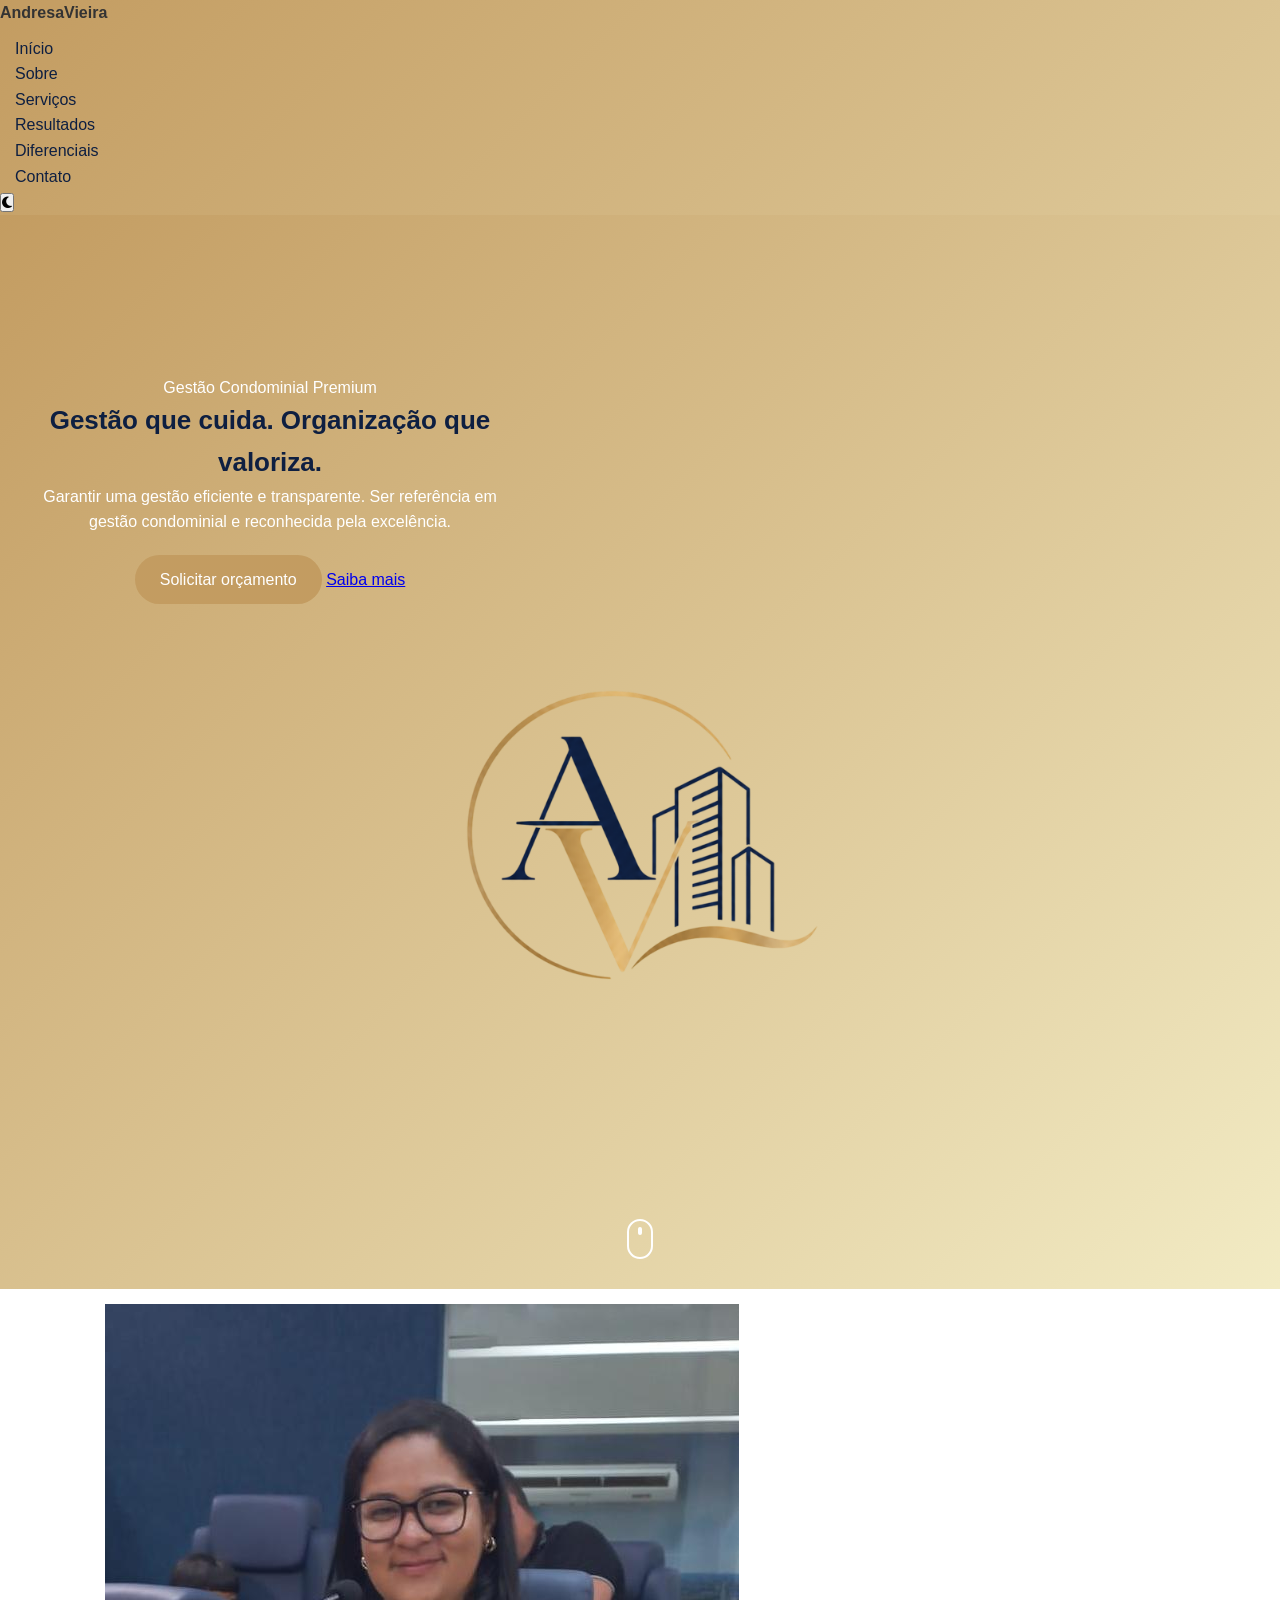
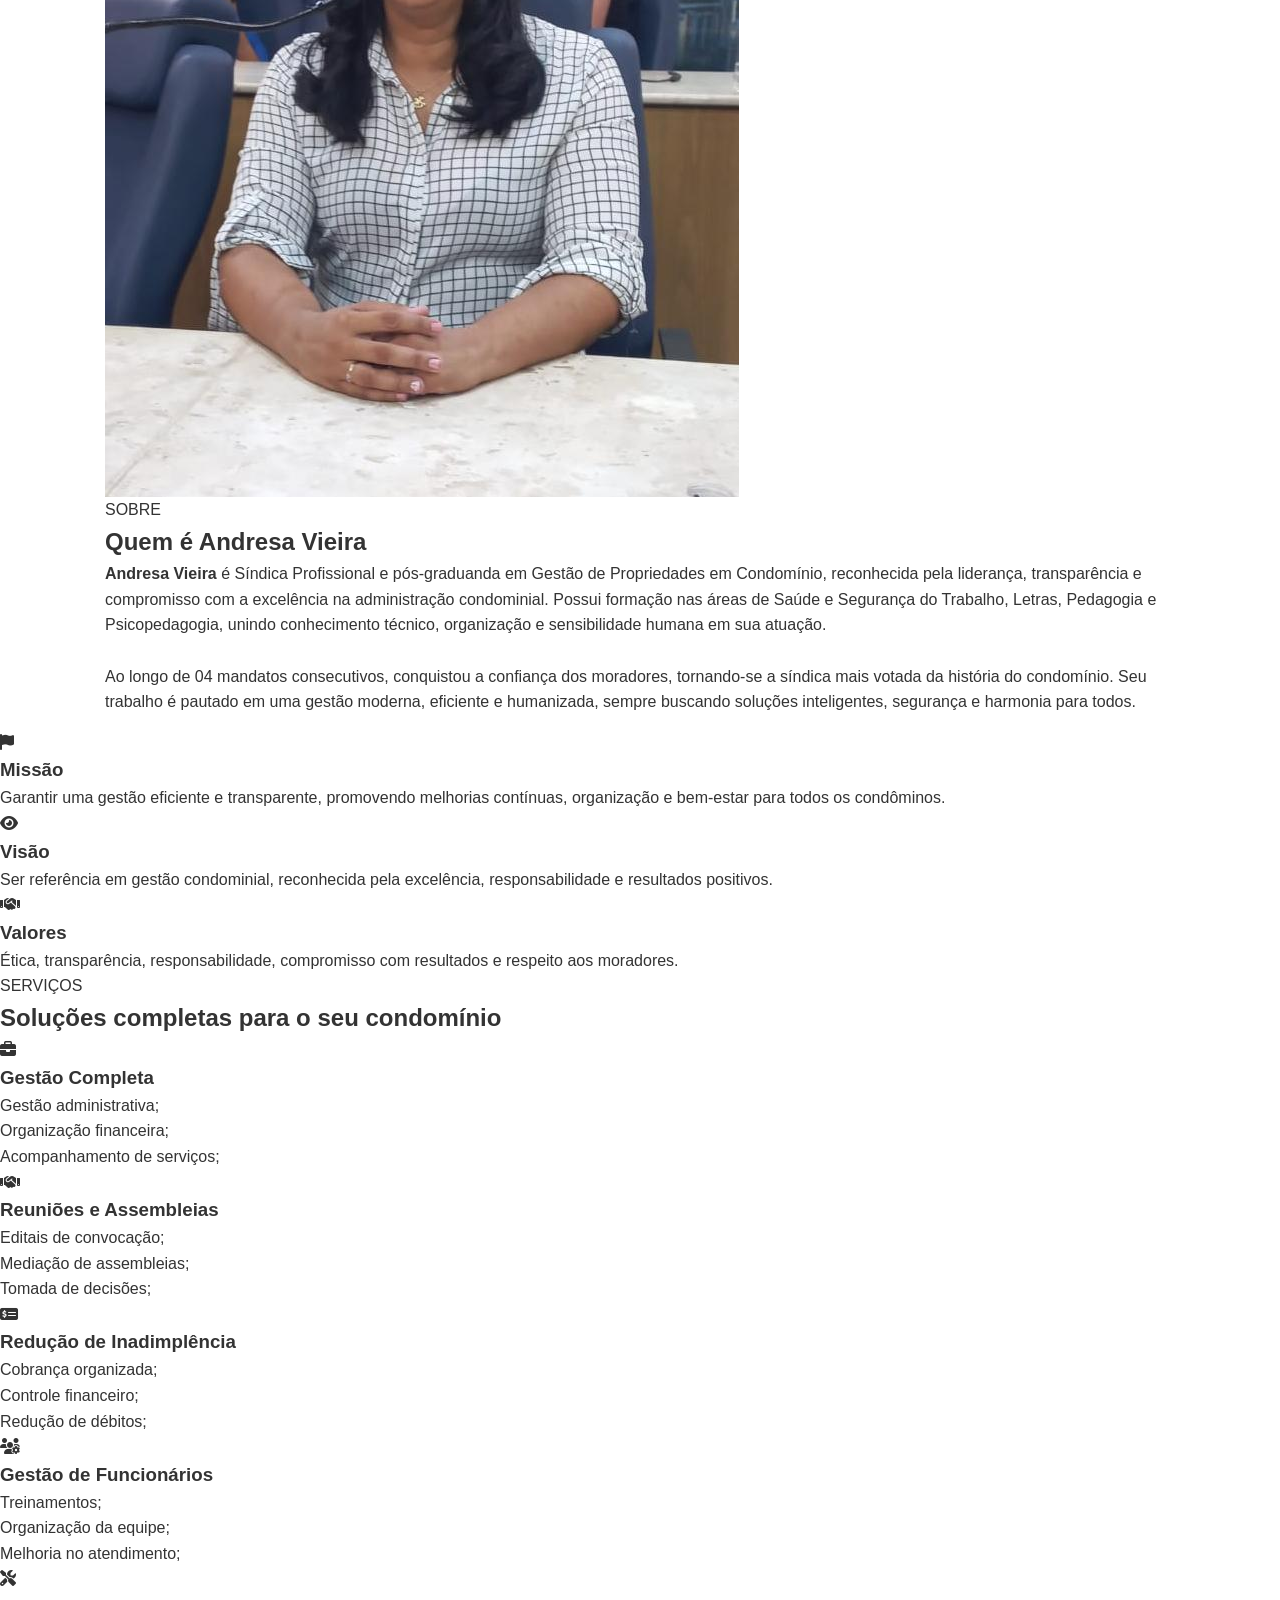
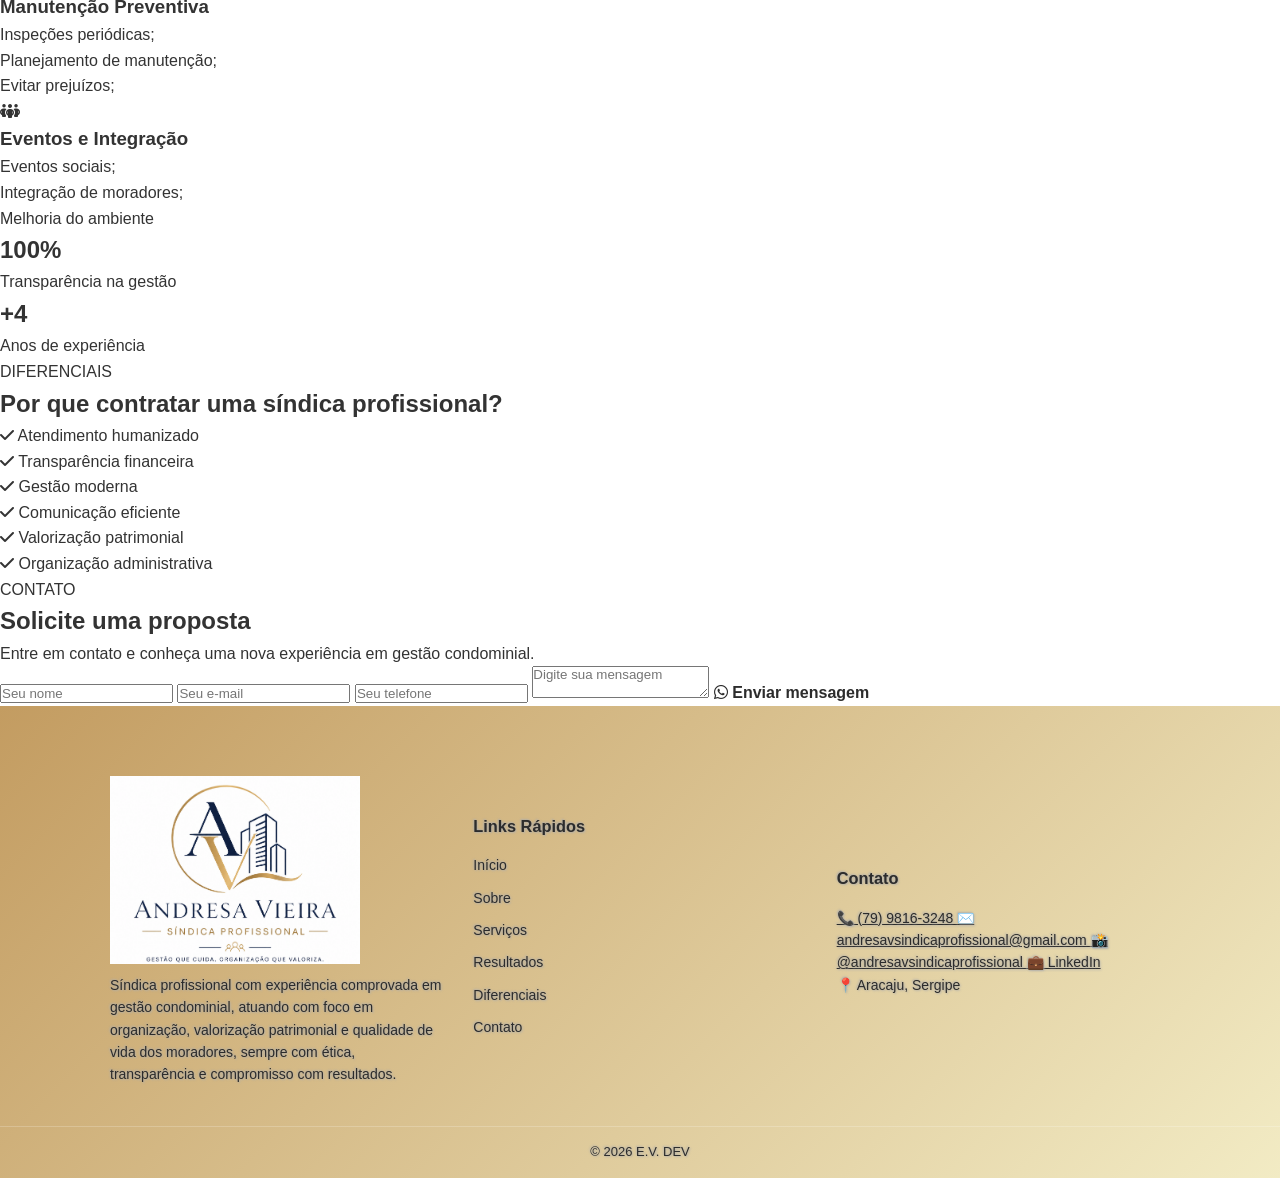
==== index.html @ 6164e49a "Update index.html" ====
<!doctype html>
<html lang="pt-BR">
  <head>
    <meta charset="UTF-8" />
    <meta name="viewport" content="width=device-width, initial-scale=1.0" />

    <title>Andresa Vieira | Síndica Profissional</title>

    <!-- CSS -->
    <link rel="stylesheet" href="style.css" />

    <!-- ICONS -->
    <link
      rel="stylesheet"
      href="https://cdnjs.cloudflare.com/ajax/libs/font-awesome/6.5.1/css/all.min.css"
    />
  </head>

  <body>
    <!-- HEADER -->

    <header id="inicio">
      <nav>
        <div class="logo">Andresa<span>Vieira</span></div>
        
      

        <ul class="nav-links" id="nav-links">
          <li><a href="#inicio">Início</a></li>
          <li><a href="#sobre">Sobre</a></li>
          <li><a href="#servicos">Serviços</a></li>
          <li><a href="#numeros">Resultados</a></li>
          <li><a href="#diferenciais">Diferenciais</a></li>
          <li><a href="#contato">Contato</a></li>
        </ul>

          <button id="dark-mode-toggle" class="dark-btn">
        <i class="fa-solid fa-moon"></i>
       </button>

        <div class="menu-btn" id="menu-btn">
          <span></span>
          <span></span>
          <span></span>
        </div>

      </nav>

      <div class="hero">
        <div class="hero-text">
          <span class="mini-title"> Gestão Condominial Premium </span>

          <h1>Gestão que cuida. Organização que valoriza.</h1>

          <p>
            Garantir uma gestão eficiente e transparente. Ser referência em
            gestão condominial e reconhecida pela excelência.
          </p>

          <div class="hero-buttons">
            <a href="#contato" class="btn"> Solicitar orçamento </a>

            <a href="#sobre" class="btn-outline"> Saiba mais </a>
          </div>
        </div>

           <div class="hero-img">
          <img src="img/andresavieiralogo.png" alt="Andresa Vieira Síndica Profissional" />
        </div>
          
        <!-- INDICADOR DE SCROLL -->
          <div class="scroll-indicator">
           <div class="scroll-mouse">
           <div class="scroll-dot"></div>
          </div>
  </div> 

      </div>

    </header>

    <!-- SOBRE -->

    <section class="sobre animacao" id="sobre">
      <div class="container">
        <div class="sobre-grid">
          <div class="sobre-img">
            <img src="img/andresa vieira foto.jpeg" />
          </div>

          <div class="sobre-text">
            <span class="mini-title"> SOBRE </span>

            <h2>Quem é Andresa Vieira</h2>

            <p>
             <b>Andresa Vieira</b> é Síndica Profissional e pós-graduanda em Gestão de 
             Propriedades em Condomínio, reconhecida pela liderança, transparência e 
             compromisso com a excelência na administração condominial. Possui formação nas 
             áreas de Saúde e Segurança do Trabalho, Letras, Pedagogia e Psicopedagogia, 
             unindo conhecimento técnico, organização e sensibilidade humana em sua atuação.
             <br/><br/>
             Ao longo de 04 mandatos consecutivos, conquistou a confiança dos moradores, 
             tornando-se a síndica mais votada da história do condomínio. 
             Seu trabalho é pautado em uma gestão moderna, eficiente e humanizada, 
             sempre buscando soluções inteligentes, segurança e harmonia para todos.
            </p>

            </div>
          </div>
        </div>
      </div>

              <div class="sobre-boxes">
              <div class="sobre-box">
                <i class="fa-solid fa-flag"></i>

                <div>
                  <h3>Missão</h3>
                  <p>Garantir uma gestão eficiente e transparente, 
                    promovendo melhorias contínuas, 
                    organização e bem-estar para todos os condôminos.</p>
                </div>
              </div>

              <div class="sobre-box">
                <i class="fa-solid fa-eye"></i>

                <div>
                  <h3>Visão</h3>
                  <p>Ser referência em gestão condominial, 
                    reconhecida pela excelência, responsabilidade e 
                    resultados positivos.</p>
                </div>
              </div>

              <div class="sobre-box">
                <i class="fa-solid fa-handshake"></i>

                <div>
                  <h3>Valores</h3>
                  <p>Ética, transparência, responsabilidade, 
                    compromisso com resultados e respeito 
                    aos moradores.</p>
                </div>

    </section>

    <!-- SERVIÇOS -->

    <section class="servicos animacao" id="servicos">
      <div class="section-title">
        <span class="mini-title"> SERVIÇOS </span>

        <h2>Soluções completas para o seu condomínio</h2>
      </div>

      <div class="cards">
        <div class="card">
          <i class="fa-solid fa-briefcase"></i>

          <h3>Gestão Completa</h3>

          <ul>
          <li>Gestão administrativa;</li>
          <li>Organização financeira;</li>
          <li>Acompanhamento de serviços;</li>
          </ul>
        </div>

        <div class="card"> 
          <i class="fa-solid fa-handshake"></i>

          <h3>Reuniões e Assembleias</h3>

          <ul>
          <li>Editais de convocação;</li>
          <li>Mediação de assembleias;</li>
          <li>Tomada de decisões;</li>
          </ul>
        </div>

        <div class="card">
          <i class="fa-solid fa-money-check-dollar"></i>

          <h3>Redução de Inadimplência</h3>

          <ul>
          <li>Cobrança organizada;</li>
          <li>Controle financeiro;</li>
          <li>Redução de débitos;</li>
          </ul>
        </div>

        <div class="card">
          <i class="fa-solid fa-users-gear"></i>

          <h3>Gestão de Funcionários</h3>

          <ul>
           <li>Treinamentos;</li>
           <li>Organização da equipe;</li>
           <li>Melhoria no atendimento;</li>
          </ul>
        </div>

        <div class="card">
          <i class="fa-solid fa-screwdriver-wrench"></i>

          <h3>Manutenção Preventiva</h3>

          <ul>
           <li>Inspeções periódicas;</li>
           <li>Planejamento de manutenção;</li>
           <li>Evitar prejuízos;</li>
          </ul>
        </div>

        <div class="card">
          <i class="fa-solid fa-people-group"></i>

          <h3>Eventos e Integração</h3>

          <ul>
           <li>Eventos sociais;</li>
           <li>Integração de moradores;</li>
           <li>Melhoria do ambiente</li>
          </ul>
        </div>

      </div>
    </section>

    <!-- NÚMEROS -->

    <section class="numeros animacao" id="numeros">
     

      <div class="numero-box">
        <h2>100%</h2>
        <p>Transparência na gestão</p>
      </div>

      <div class="numero-box">
        <h2>+4</h2>
        <p>Anos de experiência</p>
      </div>
    </section>

    <!-- DIFERENCIAIS -->

    <section class="diferenciais animacao" id="diferenciais">
      <div class="section-title">
        <span class="mini-title"> DIFERENCIAIS </span>

        <h2>Por que contratar uma síndica profissional?</h2>
      </div>

      <div class="diferenciais-grid">
        <div class="diferencial-item">
          <i class="fa-solid fa-check"></i>
          Atendimento humanizado
        </div>

        <div class="diferencial-item">
          <i class="fa-solid fa-check"></i>
          Transparência financeira
        </div>

        <div class="diferencial-item">
          <i class="fa-solid fa-check"></i>
          Gestão moderna
        </div>

        <div class="diferencial-item">
          <i class="fa-solid fa-check"></i>
          Comunicação eficiente
        </div>

        <div class="diferencial-item">
          <i class="fa-solid fa-check"></i>
          Valorização patrimonial
        </div>

        <div class="diferencial-item">
          <i class="fa-solid fa-check"></i>
          Organização administrativa
        </div>
      </div>
    </section>

    <!-- CONTATO -->

    <section class="contato animacao" id="contato">
      <div class="contato-container">
        <div class="contato-text">
          <span class="mini-title"> CONTATO </span>

          <h2>Solicite uma proposta</h2>

          <p>
            Entre em contato e conheça uma nova experiência em gestão
            condominial.
          </p>
        </div>

        <form class="formulario">
          <input type="text" placeholder="Seu nome" />

          <input type="email" placeholder="Seu e-mail" />

          <input type="text" placeholder="Seu telefone" />

          <textarea placeholder="Digite sua mensagem"></textarea>

          <a
            href="https://wa.me/557998163248"
            target="_blank"
            class="btn-whatsapp"
          >
            <i class="fa-brands fa-whatsapp"></i>
            Enviar mensagem
          </a>
        </form>
      </div>
    </section>

    <!-- FOOTER -->
<footer class="footer-profissional">
  <div class="container footer-content">

    <!-- SOBRE -->
    <div class="footer-col">
      <img 
        src="img/logo andresavieira.png" 
        alt="Logo AV Consultoria" 
        class="footer-logo"
      />

      <p>
        Síndica profissional com experiência comprovada em gestão
        condominial, atuando com foco em organização, valorização
        patrimonial e qualidade de vida dos moradores, sempre com ética,
        transparência e compromisso com resultados.
      </p>
    </div>

    <!-- LINKS -->
    <div class="footer-col">
      <h3>Links Rápidos</h3>

      <ul class="footer-links">
        <li><a href="#inicio">Início</a></li>
          <li><a href="#sobre">Sobre</a></li>
          <li><a href="#servicos">Serviços</a></li>
          <li><a href="#numeros">Resultados</a></li>
          <li><a href="#diferenciais">Diferenciais</a></li>
          <li><a href="#contato">Contato</a></li>
      </ul>
    </div>

    <!-- CONTATO -->
    <div class="footer-col">
      <h3>Contato</h3>

      <div class="footer-contato">
        <a href="https://wa.me/557998163248" target="_blank">
          📞 (79) 9816-3248
        </a>

        <a href="mailto:andresavsindicaprofissional@gmail.com">
          ✉️ andresavsindicaprofissional@gmail.com
        </a>

        <a href="https://www.instagram.com/p/DE-IEegp6lb/?igsh=MXMzc3o2ZWw0aGxraQ==" target="_blank">
          📸 @andresavsindicaprofissional
        </a>

        <a href="https://www.linkedin.com/in/andresa-vieira-19ba94408/" target="_blank">
          💼 LinkedIn
        </a>

        <p>📍 Aracaju, Sergipe</p>
      </div>
    </div>

  </div>

  <!-- COPYRIGHT -->
  <div class="footer-copy">
    <p>© 2026 E.V. DEV </p>
  </div>
</footer>

    <script src="script.js"></script>
  </body>
</html>
---- style.css ----
html {
  scroll-behavior: smooth;
  width: 100%;
}

/* CORRIGE ÂNCORAS DO MENU */
section {
  scroll-margin-top: 120px;
}

.animacao-scroll {
  opacity: 0;
  transform: translateY(60px);
  transition: all 1.8s ease;
}

.animacao-scroll.show {
  opacity: 1;
  transform: translateY(0);
}

h1 {
  font-size: 40px;
  text-align: center;
  color: #0e1f41;
}

* {
  margin: 0;
  padding: 0;
  box-sizing: border-box;
  font-family: "Poppins", sans-serif;
}

body {
  line-height: 1.6;
  color: #333;
  width: 100%;
  overflow-x: hidden;
}

body.menu-open {
  height: 100vh;
  overflow-y: hidden;
}

/* CONTAINER */
.container {
  max-width: 1100px;
  margin: auto;
  padding: 20px;
}

/* HEADER */
.logo {
  display: flex;
  align-items: center;
}

.logo img {
  height: 55px;
  width: auto;
  object-fit: contain;
}

/* Mobile */
@media (max-width: 768px) {
  .logo img {
    height: 42px;
  }
}
.logo-header {
  height: 50px;
  margin-left: 10px;
}

header {
  position: sticky;
  top: 0;
  z-index: 10000;

  background: linear-gradient(135deg, #c39c61, #f2ebc4);
}

.header-content {
  display: flex;
  justify-content: space-between;
  align-items: center;
  padding: 10px 15px;
}

header h1 {
  color: #0e1f41;
  font-size: 26px;
}

nav a {
  color: #0e1f41;
  margin-left: 15px;
  text-decoration: none;
  font-weight: 500;
}

/* BOTÃO MENU MOBILE */
.menu-toggle {
  display: none;
  font-size: 28px;
  cursor: pointer;
  color: #c39c61;
}

/* HERO */
.hero {
  background: linear-gradient(135deg, #c39c61, #f2ebc4);
  padding: 160px 20px 185px;
  color: #fff;
  position: relative;
}

.hero-content {
  max-width: 1000px;
  margin: auto;
  display: flex;
  align-items: center;
  justify-content: space-between;
  gap: 40px;
}

.hero-text {
  max-width: 500px;
  text-align: center;
}

.hero-img {
  flex: 1;
  display: flex;
  justify-content: center;
}

.hero-img img {
  width: 100%;
  max-width: 500px; /* aumenta aqui */
  transform: scale(1.3); /* aumenta visualmente */
}

/* INDICADOR DE SCROLL */
.scroll-indicator {
  position: absolute;
  bottom: 30px;
  left: 50%;
  transform: translateX(-50%);
}

.scroll-mouse {
  width: 26px;
  height: 40px;
  border: 2px solid #fff;
  border-radius: 20px;
  display: flex;
  align-items: flex-start;
  justify-content: center;
  padding: 6px;
}

.scroll-dot {
  width: 4px;
  height: 8px;
  background: #fff;
  border-radius: 10px;
  animation: scrollMove 1.5s infinite;
}

@keyframes scrollMove {
  0% {
    transform: translateY(0);
    opacity: 1;
  }
  50% {
    transform: translateY(12px);
    opacity: 0.4;
  }
  100% {
    transform: translateY(0);
    opacity: 1;
  }
}

.icon-card {
  width: 60px;
  height: 60px;
  margin-bottom: 15px;
}

.card-institucional {
  text-align: center;
}

/* SEÇÕES */
.section {
  padding: 60px 20px;
}

/* BANNER */
.banner-img {
  width: 60%;
  height: 60%;
  object-fit: cover;
  display: block;
  margin: 0 auto;
}

/* BANNER CELULAR */
@media (max-width: 768px) {
  .banner-img {
    width: 120%;
    height: auto;
  }
}

.bg {
  background: #f5f5f5;
}

/* FOTO */
.foto-institucional {
  width: 320px;
  max-width: 100%;
  display: block;
  margin: 0 auto 40px;
  border-radius: 25px;
  object-fit: cover;
  box-shadow: 0 15px 35px rgba(0, 0, 0, 0.18);
  transition: 0.4s ease;
  border: 5px solid #fff;
}

.foto-institucional:hover {
  transform: scale(1.03);
}

@media (max-width: 768px) {
  .foto-institucional {
    width: 100%;
    max-width: 280px;
  }
}

/* ================= CARDS ================= */

.cards-servicos {
  display: grid;
  grid-template-columns: repeat(auto-fit, minmax(320px, 1fr));
  gap: 30px;
  padding: 50px 5%;
}

/* CARD */
.card-servico {
  background: #fff;
  border-radius: 20px;
  overflow: hidden;
  box-shadow: 0 10px 30px rgba(0, 0, 0, 0.08);
  transition: 0.4s ease;
}

.card-servico:hover {
  transform: translateY(-10px);
}

/* IMAGEM */
.card-img {
  width: 100%;
  height: 250px;
  overflow: hidden;
}

.card-img img {
  width: 100%;
  height: 100%;
  object-fit: cover;
  display: block;
}

@media (max-width: 768px) {
  .card-img {
    height: auto;
    background: #fff;
  }

  .card-img img {
    width: 100%;
    height: auto;
    object-fit: contain;
  }
}

/* CONTEÚDO */
.card-conteudo {
  padding: 30px;
}

/* TÍTULO */
.card-conteudo h3 {
  font-size: 25px;
  color: #0e1f41;
  margin-bottom: 20px;
  font-weight: 700;
}

/* TEXTO */
.card-conteudo p {
  color: #5f6675;
  font-size: 18px;
  line-height: 1.8;
  margin-bottom: 25px;
}

/* LISTA */
.card-conteudo ul {
  list-style: none;
  margin-bottom: 25px;
}

.card-conteudo ul li {
  margin-bottom: 12px;
  color: #444;
  font-size: 17px;
  position: relative;
  padding-left: 22px;
}

/* BOLINHA */
.card-conteudo ul li::before {
  content: "";
  width: 8px;
  height: 8px;
  background: #c39c61;
  border-radius: 50%;
  position: absolute;
  left: 0;
  top: 10px;
}

/* LINHA */
.linha {
  display: block;
  width: 55px;
  height: 5px;
  background: #0e1f41;
  border-radius: 10px;
  margin-bottom: 25px;
}

/* BOTÃO */
.card-conteudo a {
  display: inline-block;
  background: #0e1f41;
  color: white;
  text-decoration: none;
  padding: 12px 28px;
  border-radius: 10px;
  transition: 0.3s;
  font-weight: 500;
}

.card-conteudo a:hover {
  background: linear-gradient(135deg, #c39c61, #f2ebc4);
}

/* RESPONSIVO */
@media (max-width: 768px) {
  .card-conteudo {
    padding: 25px;
  }

  .card-conteudo h3 {
    font-size: 24px;
  }

  .card-conteudo p {
    font-size: 16px;
  }
}

/*DIFERENCIAL*/
.container-diferencial {
  display: grid;
  grid-template-columns: repeat(auto-fit, minmax(300px, 1fr));
  gap: 20px;
  padding: 40px;
  font-family: Arial, sans-serif;
  max-width: 900px;
  margin: auto;
}

.card-diferencial {
  display: flex;
  align-items: center;
  border-radius: 50px;
  padding: 10px 20px;
  background-color: #fff;

  color: #0e1f41;

  font-weight: 600;
  font-size: 1.2rem;
}

.numero {
  border: 2px solid #c39c61;

  border-radius: 50%;
  width: 40px;
  height: 40px;
  display: flex;
  justify-content: center;
  align-items: center;
  margin-right: 15px;
  flex-shrink: 0;

  color: #c39c61;
}

/* LINKS */
a.meu-link {
  color: #f2ebc4;
  text-decoration: none;
}

a.meu-link:hover {
  color: #473e08;
  text-decoration: underline;
}

/* CONTATO */
#contato a {
  color: #2c2c2c !important;
  font-weight: 600;
  text-decoration: none;
}

#contato a:hover {
  color: #c39c61 !important;
  text-decoration: underline;
}

/* BOTÕES */
.btn {
  display: inline-block;
  margin-top: 20px;
  padding: 12px 25px;
  border-radius: 25px;
  background: #c39c61; /* BOTÃO DO FALE PELO WHATSAPP */
  color: #fff;
  text-decoration: none;
}

/* HEADER */
.chat-header {
  background: #c39c61;
  color: white;
  padding: 10px;
  display: flex;
  justify-content: space-between;
}

.logo-header {
  height: 90px; /* aumenta aqui */
  width: auto;
  display: block;
}

/* BODY */
.chat-body {
  height: 200px;
  padding: 10px;
  overflow-y: auto;
  font-size: 14px;
}

/* FOOTER */
.chat-footer {
  display: flex;
}

.chat-footer input {
  flex: 1;
  padding: 8px;
  border: none;
  border-top: 1px solid #b8b7b3;
}

.chat-footer button {
  padding: 8px;
  border: none;
  background: #c39c61;
  color: white;
}

/* INSTAGRAM */
.instagram-float {
  position: fixed;
  width: 50px;
  height: 50px;
  bottom: 90px; /* acima do WhatsApp */
  right: 20px;

  background: #c39c61;
  color: #fff;
  border-radius: 50%;
  text-align: center;

  display: flex;
  align-items: center;
  justify-content: center;

  box-shadow: 2px 2px 10px rgba(0, 0, 0, 0.3);

  z-index: 9999;

  transition: 0.3s ease;
}

.instagram-float i {
  font-size: 24px;
}

.instagram-float:hover {
  transform: scale(1.1);
}

/* WHATSAPP */
.whatsapp-float {
  position: fixed;
  bottom: 90px;
  right: 20px;

  width: 50px;
  height: 50px;

  background-color: #c39c61;
  border-radius: 50%;

  display: flex;
  align-items: center;
  justify-content: center;

  box-shadow: 2px 2px 10px rgba(0, 0, 0, 0.3);

  z-index: 9999;

  transition: 0.3s ease;
}

.whatsapp-float i {
  font-size: 24px;
}

.whatsapp-float:hover {
  transform: scale(1.1);
}
/* FOOTER */
.footer-content {
  display: flex;
  justify-content: space-between;
  flex-wrap: wrap;
  gap: 30px;
  align-items: flex-start; /*  ISSO RESOLVE */
}

.footer-col a {
  color: #2c2c2c;
}

.footer-col img {
  width: 250px;
  height: auto;
  display: block;
  margin-bottom: 10px;
}

.footer-col h3 {
  margin-top: 0;
}
/* CONTORNO NO TEXTO DO FOOTER (EXCETO ALGUNS) */
.footer-profissional h2,
.footer-profissional h3,
.footer-profissional h4,
.footer-profissional p:not(.cnpj):not(.emergency),
.footer-profissional a {
  text-shadow:
    1px 1px 2px rgba(173, 172, 172, 0.8),
    -1px -1px 2px rgba(173, 172, 172, 0.8);
}

/* GARANTE QUE NÃO TENHA CONTORNO */
.footer-profissional .cnpj,
.footer-profissional .emergency {
  text-shadow: none;
  font-weight: bold;
}
.footer-profissional {
  background: linear-gradient(135deg, #c39c61, #f2ebc4);
  color: #2c2c2c;
  padding-top: 50px;
  font-size: 14px;
}

.footer-profissional .container {
  max-width: 1100px;
  margin: auto;
  padding: 20px;
}

.footer-content {
  display: flex;
  justify-content: space-between;
  flex-wrap: wrap;
  gap: 30px;
}

.footer-col {
  flex: 1;
  min-width: 250px;
}

.footer-col h3 {
  margin-bottom: 15px;
}

.footer-col ul {
  list-style: none;
}

.footer-col ul li {
  margin-bottom: 10px;
  color: #2c2c2c;
}

.footer-col ul li a {
  color: #2c2c2c;
  text-decoration: none;
}

.footer-col ul li a:hover {
  text-decoration: underline;
}

.logo {
  font-weight: bold;
  margin-bottom: 10px;
}

.cnpj {
  color: #f2ebc4;
  margin-top: 10px;
}

.footer-bottom {
  display: flex;
  justify-content: space-between;
  flex-wrap: wrap;
  border-top: 1px solid rgba(255, 255, 255, 0.2);
  margin-top: 30px;
  padding-top: 20px;
  gap: 20px;
}

.footer-bottom h4 {
  margin-bottom: 10px;
}

.emergency {
  color: #f2ebc4;
  font-weight: bold;
}

.footer-copy {
  width: 100%;
  text-align: center;
  border-top: 1px solid rgba(255, 255, 255, 0.2);
  margin-top: 20px;
  padding: 15px;
  font-size: 13px;
}

/* RESPONSIVO FOOTER */
@media (max-width: 768px) {
  .footer-content,
  .footer-bottom {
    flex-direction: column;
    text-align: center;
  }
}

/* RESPONSIVO */
@media (max-width: 768px) {
  .hero {
    padding: 50px 15px;
  }

  .hero-content {
    flex-direction: column;
    text-align: center;
  }

  /* BOTÃO ☰ */
  .menu-toggle {
    display: block;
    z-index: 1001;
  }

  /* MENU LATERAL */
  nav {
    position: fixed;
    top: 0;
    right: -100%;

    width: 260px;
    height: 100dvh;

    background: linear-gradient(135deg, #c39c61, #f2ebc4);

    display: flex;
    flex-direction: column;
    align-items: center;
    justify-content: flex-start;

    padding-top: 120px;
    gap: 25px;

    transition: right 0.3s ease;

    z-index: 9999;

    box-shadow: -10px 0 30px rgba(0, 0, 0, 0.2);
  }

  nav.active {
    right: 0;
    pointer-events: auto;
  }

  nav a {
    color: #0e1f41;
    text-decoration: none;
    font-size: 20px;
    font-weight: 600;

    display: block;
  }

  /* QUANDO ABRE */
  nav.active {
    right: 0;
  }
}

/* AGENDAMENTO */
.agendamento {
  background: #f5f5f5;
  padding: 80px 20px;
}

/* CONTAINER */
.agendamento-container {
  max-width: 900px;
  margin: auto;
  text-align: center;
}

/* HEADER */
.agendamento-header span {
  color: #757575;
  font-size: 12px;
  font-weight: 700;
  letter-spacing: 1px;
}

.agendamento-header h1 {
  font-size: 36px;
  color: #0e1f41;
  margin: 10px 0;
}

.agendamento-header p {
  color: #64748b;
  max-width: 500px;
  margin: auto;
}

/* STEPPER */
.stepper {
  display: flex;
  justify-content: center;
  align-items: center;
  margin: 30px 0;
  gap: 15px;
}

.step {
  display: flex;
  flex-direction: column;
  align-items: center;
  color: #94a3b8;
  font-size: 14px;
}

.step-num {
  width: 35px;
  height: 35px;
  border-radius: 50%;
  background: #e2e8f0;
  display: flex;
  align-items: center;
  justify-content: center;
  font-weight: bold;
}

.step.active .step-num {
  background: #c39c61;
  color: white;
}

.step.active span {
  color: #c39c61;
}

.line {
  width: 50px;
  height: 2px;
  background: #e2e8f0;
}

/* CARD */
.card-tipo {
  background: #fff;
  padding: 30px;
  border-radius: 20px;
  text-align: left;
  box-shadow: 0 10px 25px rgba(0, 0, 0, 0.05);
}

.card-tipo h2 {
  margin-bottom: 20px;
}

/* GRID */
.grid-tipo {
  display: grid;
  grid-template-columns: 1fr 1fr;
  gap: 20px;
}

/* ITENS */
.tipo-item {
  border: 1px solid #e2e8f0;
  padding: 20px;
  border-radius: 14px;
  cursor: pointer;
  transition: 0.3s;
}

.tipo-item:hover {
  border-color: #c39c61;
  background: #f0f4ff;
}

.tipo-item .icon {
  font-size: 22px;
  margin-bottom: 10px;
}

.tipo-item h3 {
  margin: 0;
  font-size: 16px;
}

.tipo-item p {
  margin: 5px 0 0;
  font-size: 13px;
  color: #64748b;
}

/* RESPONSIVO */
@media (max-width: 600px) {
  .grid-tipo {
    grid-template-columns: 1fr;
  }
}

/* ===== FORMULÁRIO STEP 2 ===== */
.form-card {
  background: #ffffff;
  padding: 40px;
  border-radius: 14px;
  box-shadow: 0 8px 25px rgba(0, 0, 0, 0.06);
  margin-top: 30px;
  max-width: 850px;
  margin-left: auto;
  margin-right: auto;
}

.form-card h2 {
  font-size: 20px;
  margin-bottom: 25px;
  color: #1e293b;
}

/* INPUTS */
.input-group {
  display: flex;
  align-items: center;
  border: 1px solid #e2e8f0;
  border-radius: 10px;
  padding: 12px 14px;
  margin-bottom: 15px;
  gap: 10px;
  background: #f8fafc;
  transition: 0.2s;
}

.input-group:hover {
  border-color: #cbd5f5;
}

.input-group span {
  font-size: 16px;
  color: #94a3b8;
}

.input-group input {
  border: none;
  outline: none;
  width: 100%;
  background: transparent;
  font-size: 14px;
  color: #1e293b;
}

/* LINHA DUPLA */
.input-row {
  display: flex;
  flex-direction: column;
  gap: 15px;
}

/* TEXTAREA */
.form-card textarea {
  width: 100%;
  height: 110px;
  border-radius: 10px;
  border: 1px solid #e2e8f0;
  padding: 12px;
  resize: none;
  margin-top: 10px;
  background: #f8fafc;
  font-size: 14px;
}

/* BOTÕES */
.form-buttons {
  display: flex;
  justify-content: space-between;
  margin-top: 25px;
}

.btn-light {
  background: #f1f5f9;
  border: none;
  padding: 12px 22px;
  border-radius: 10px;
  cursor: pointer;
  font-weight: 500;
  color: #334155;
}

.btn-primary {
  background: #a3842f;
  color: white;
  border: none;
  padding: 12px 28px;
  border-radius: 10px;
  cursor: pointer;
  font-weight: 600;
  transition: 0.3s;
}

.btn-primary:hover {
  background: #a3842f;
}

/* RESPONSIVO */
@media (max-width: 600px) {
  .input-row {
    flex-direction: column;
  }
}

/* ===== CONTROLE DOS STEPS ===== */

/* ambos escondidos por padrão */
#step1,
#step2 {
  display: none;
}

/* step ativo aparece */
.step-content.active {
  display: block;
}

/* ===== STEPPER LINHA ATIVA ===== */

.line.active {
  background: #a3842f;
}

/* ===== STEP 2 FORM FIX ===== */

#step2 {
  margin-top: 20px;
}

/* garante que formulário aparece corretamente */
.form-card {
  display: block;
  opacity: 1;
  visibility: visible;
}

/* ===== CORREÇÃO GRID FORMULÁRIO ===== */

.input-row {
  display: grid;
  grid-template-columns: 1fr 1fr;
  gap: 15px;
}

@media (max-width: 600px) {
  .input-row {
    grid-template-columns: 1fr;
  }
}

/* ===== BOTÃO VOLTAR FIX ===== */

.btn-light {
  transition: 0.2s;
}

.btn-light:hover {
  background: #e2e8f0;
}

.textarea-agendamento {
  width: 100%;
  padding: 16px;
  border: 1px solid #e5e7eb;
  border-radius: 12px;
  outline: none;
  resize: none;
  font-size: 14px;
  transition: 0.3s;
}

/* efeito foco igual Tailwind */

.textarea-agendamento:focus {
  border-color: #a3842f;
  box-shadow: 0 0 0 3px rgba(163, 132, 47, 0.2);
}

/* ===== CARDS MISSÃO / VISÃO / VALORES ===== */

.cards-institucional {
  display: grid;

  grid-template-columns: repeat(3, 1fr);

  gap: 30px;

  margin-top: 40px;
}

/* CARD */

.card-institucional {
  background: linear-gradient(135deg, #c39c61, #f2ebc4);

  border-radius: 20px;

  padding: 35px;

  min-height: 230px;

  display: flex;

  flex-direction: column;

  justify-content: flex-start;

  box-shadow: 0 10px 25px rgba(0, 0, 0, 0.08);

  transition: 0.3s;
}

/* EFEITO HOVER */

.card-institucional:hover {
  transform: translateY(-6px);

  box-shadow: 0 15px 30px rgba(0, 0, 0, 0.12);
}

/* TÍTULO */

.card-institucional h3 {
  font-size: 22px;

  margin-bottom: 15px;

  color: #2c2c2c;
}

/* TEXTO */

.card-institucional p {
  font-size: 15px;

  line-height: 1.6;

  color: #333;
}

/* RESPONSIVO */

@media (max-width: 900px) {
  .cards-institucional {
    grid-template-columns: 1fr 1fr;
  }
}

@media (max-width: 600px) {
  .cards-institucional {
    grid-template-columns: 1fr;
  }
}

#gestao-e-social .cards-institucional {
  grid-template-columns: 1fr;
  justify-items: center;
}

#gestao-e-social .card-institucional {
  max-width: 600px;
}

/* ================= MOBILE GERAL ================= */
@media (max-width: 768px) {
  h1 {
    font-size: 22px;
    text-align: center;
  }

  h2 {
    font-size: 20px;
    text-align: center;
  }

  p {
    font-size: 14px;
  }

  .container {
    padding: 15px;
  }

  /* HEADER */
  .header-content {
    flex-direction: row;
    justify-content: space-between;
  }

  /* HERO */
  .hero {
    padding: 60px 15px;
  }

  .hero-content {
    flex-direction: column;
    gap: 20px;
  }

  .hero-text {
    max-width: 100%;
  }

  .hero-img img {
    max-width: 250px;
  }

  /* BOTÃO */
  .btn {
    width: 100%;
    text-align: center;
  }

  /* CARDS SERVIÇOS */
  .cards-servicos {
    grid-template-columns: 1fr;
    gap: 20px;
  }

  .card-servico {
    padding: 25px;
  }

  /* DIFERENCIAIS */
  .container-diferencial {
    grid-template-columns: 1fr;
    padding: 20px;
  }

  .card-diferencial {
    font-size: 1rem;
  }

  /* INSTITUCIONAL */
  .cards-institucional {
    grid-template-columns: 1fr;
  }

  /* AGENDAMENTO */
  .agendamento-header h1 {
    font-size: 24px;
  }

  .stepper {
    flex-direction: column;
    gap: 10px;
  }

  .line {
    display: none;
  }

  /* GRID TIPO */
  .grid-tipo {
    grid-template-columns: 1fr;
  }

  /* FORM */
  .form-card {
    padding: 20px;
  }

  .input-row {
    grid-template-columns: 1fr;
  }

  .form-buttons {
    flex-direction: column;
    gap: 10px;
  }

  .btn-light,
  .btn-primary {
    width: 100%;
  }

  /* FOOTER */
  .footer-content {
    flex-direction: column;
    text-align: center;
  }

  .footer-col img {
    margin: auto;
  }

  .footer-bottom {
    flex-direction: column;
    text-align: center;
  }

  /* WHATSAPP */
  .whatsapp-float {
    width: 55px;
    height: 55px;
    bottom: 15px;
    right: 15px;
  }
}

/* ================= MOBILE PEQUENO ================= */
@media (max-width: 480px) {
  h1 {
    font-size: 20px;
  }

  h2 {
    font-size: 18px;
  }

  .hero {
    padding: 50px 10px;
  }

  .hero-img img {
    max-width: 200px;
  }

  .card-servico h3 {
    font-size: 18px;
  }

  .card-servico p {
    font-size: 13px;
  }

  .agendamento-header h1 {
    font-size: 20px;
  }
}
/* ================= AJUSTES GERAIS MOBILE ================= */

/* evita zoom estranho no iOS */
html {
  -webkit-text-size-adjust: 100%;
}

/* imagens nunca estouram */
img {
  max-width: 100%;
  height: auto;
  display: block;
}

/* evita overflow lateral */
body {
  overflow-x: hidden;
}

/* ================= CONTAINER ================= */
.container {
  width: 100%;
  padding: 15px;
}

/* ================= HERO ================= */
@media (max-width: 768px) {
  .hero {
    padding: 80px 15px;
    text-align: center;
  }

  .hero-content {
    flex-direction: column;
    gap: 25px;
  }

  .hero-text {
    max-width: 100%;
  }

  .hero-img img {
    max-width: 220px;
    margin: auto;
  }
}

/* ================= CARDS SERVIÇOS ================= */
@media (max-width: 768px) {
  .cards-servicos {
    grid-template-columns: 1fr;
    gap: 20px;
  }

  .card-servico {
    padding: 25px;
  }
}

/* ================= DIFERENCIAIS ================= */
@media (max-width: 768px) {
  .container-diferencial {
    grid-template-columns: 1fr;
    padding: 20px;
  }

  .card-diferencial {
    flex-direction: column;
    align-items: center;
    text-align: center;
    padding: 20px;
  }

  .numero {
    margin-bottom: 10px;
  }
}

/* ================= CONTATO ================= */
@media (max-width: 768px) {
  #contato {
    text-align: center;
  }

  #contato p {
    font-size: 14px;
    word-break: break-word; /* evita email estourar */
  }
}

/* ================= HEADER / MENU ================= */
@media (max-width: 768px) {
  header h1 {
    font-size: 20px;
  }

  nav {
    width: 75%;
    right: -100%;
  }

  nav.active {
    right: 0;
  }
}

/* ================= BOTÕES ================= */
@media (max-width: 768px) {
  .btn {
    width: 100%;
    text-align: center;
    padding: 14px;
  }
}

/* ================= FORMULÁRIOS ================= */
@media (max-width: 768px) {
  .form-card {
    padding: 20px;
  }

  .input-row {
    grid-template-columns: 1fr;
  }

  .form-buttons {
    flex-direction: column;
    gap: 10px;
  }

  .btn-light,
  .btn-primary {
    width: 100%;
  }
}

/* ================= FOOTER ================= */

@media (max-width: 768px) {
  .footer-content {
    flex-direction: column;
    text-align: center;
  }

  .footer-bottom {
    flex-direction: column;
    text-align: center;
  }

  .footer-col img {
    margin: auto;
  }
}

/* ================= WHATSAPP FIX IOS ================= */
.whatsapp-float {
  position: fixed;
  bottom: 20px;
  right: 20px;
  z-index: 9999; /* garante que fique acima de tudo */
}

/* ================= SAFE AREA (iPhone notch) ================= */
@supports (padding: max(0px)) {
  body {
    padding-bottom: max(10px, env(safe-area-inset-bottom));
  }
}
/*================== AUSTES FINAIS FOOTER ================= */
@media (max-width: 768px) {
  .footer-col {
    width: 100%;
    text-align: center;
  }

  .footer-col ul {
    display: flex;
    flex-direction: column;
    align-items: center; /* CENTRALIZA DE VERDADE */
    justify-content: center;
    padding: 0;
  }

  .footer-col ul li {
    width: 100%;
    text-align: center;
  }

  .footer-col ul li a {
    display: inline-block;
  }
}

.footer-content {
  align-items: center;
}

.instagram-float,
.whatsapp-float {
  display: flex !important;
  visibility: visible !important;
  opacity: 1 !important;
}
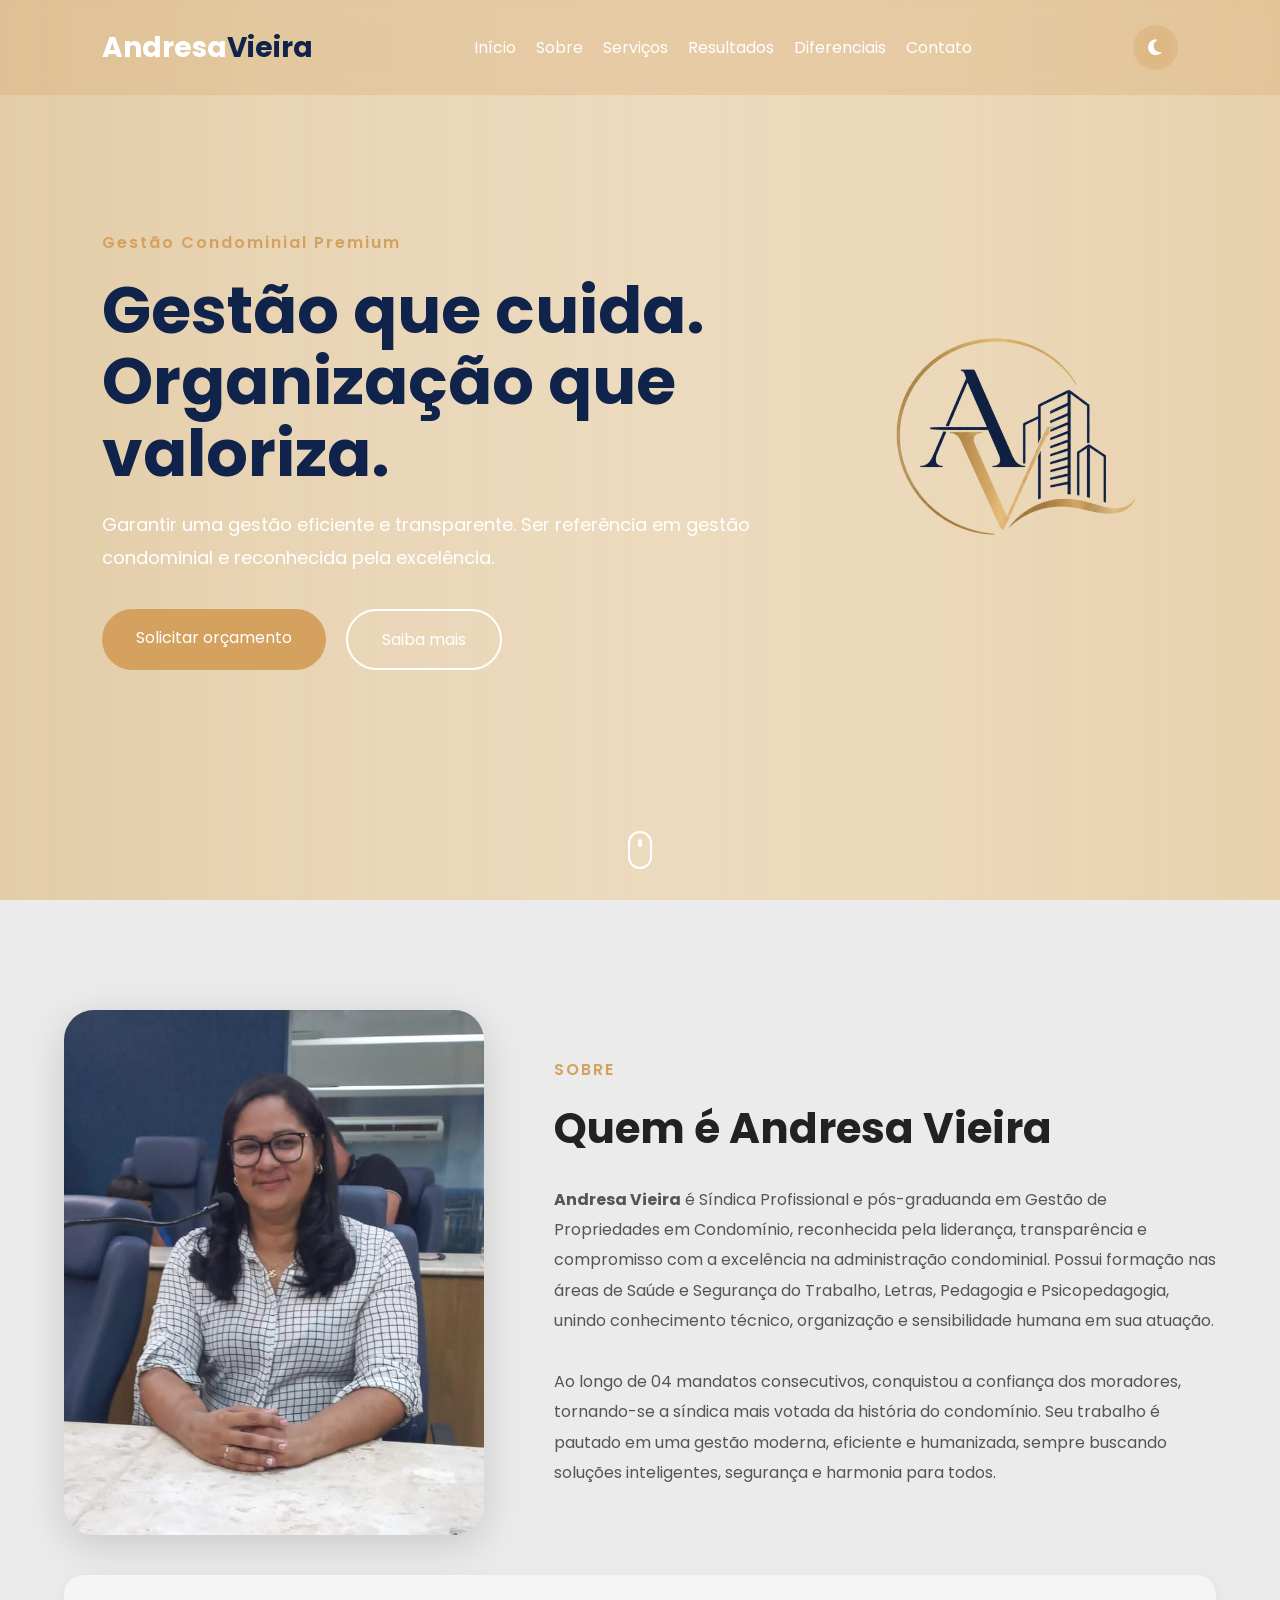
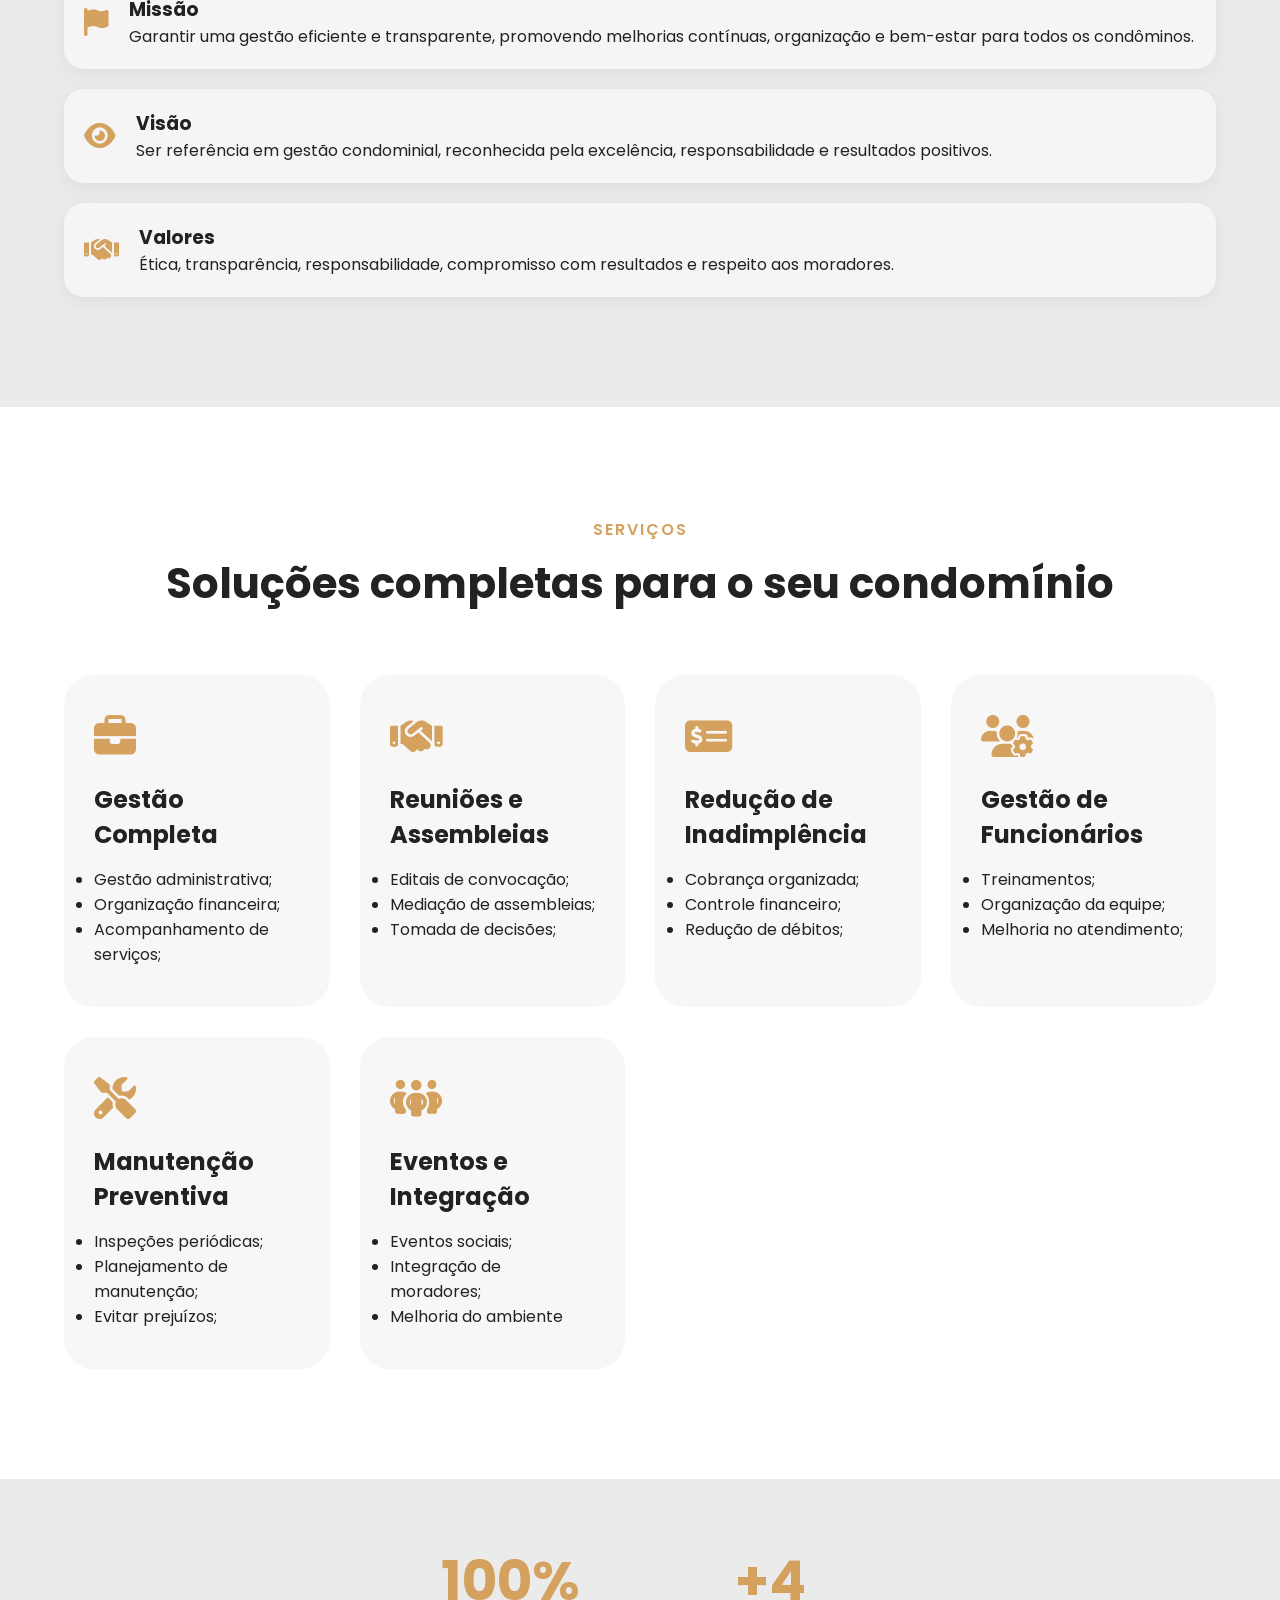
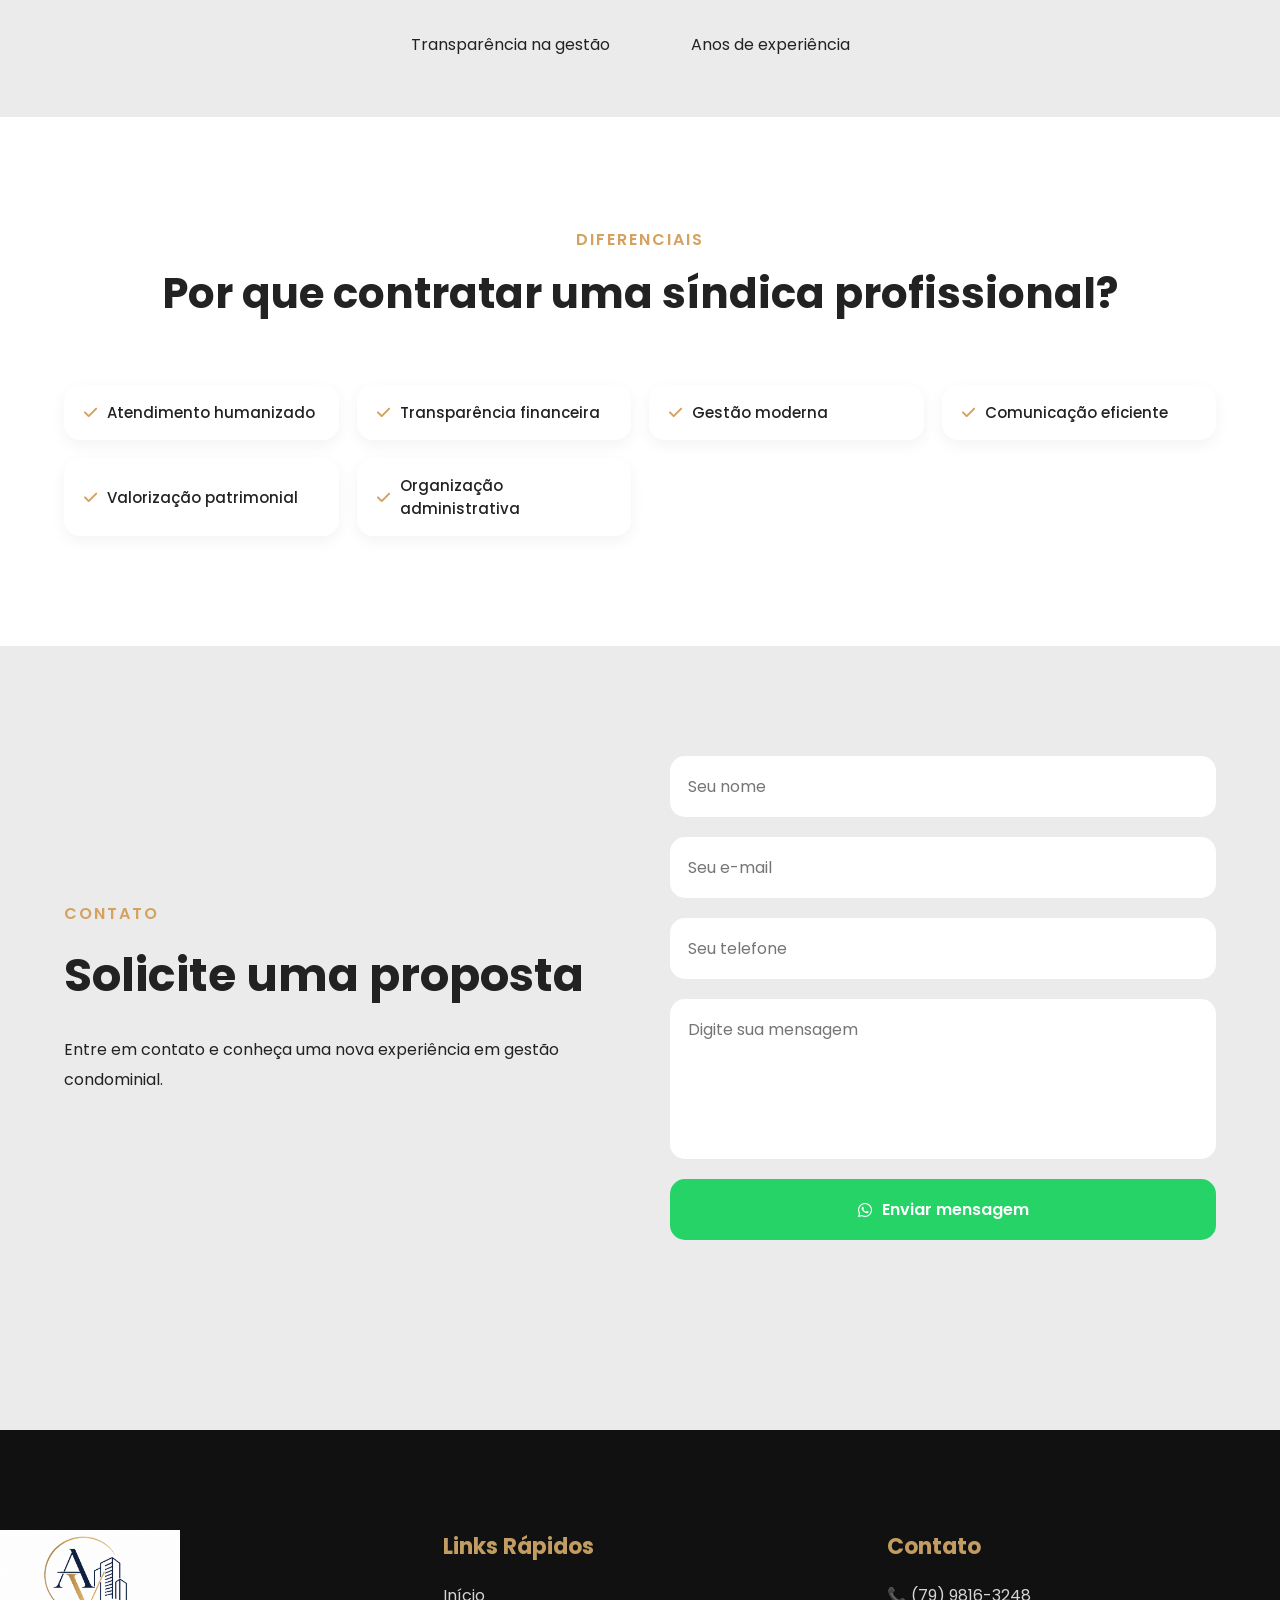
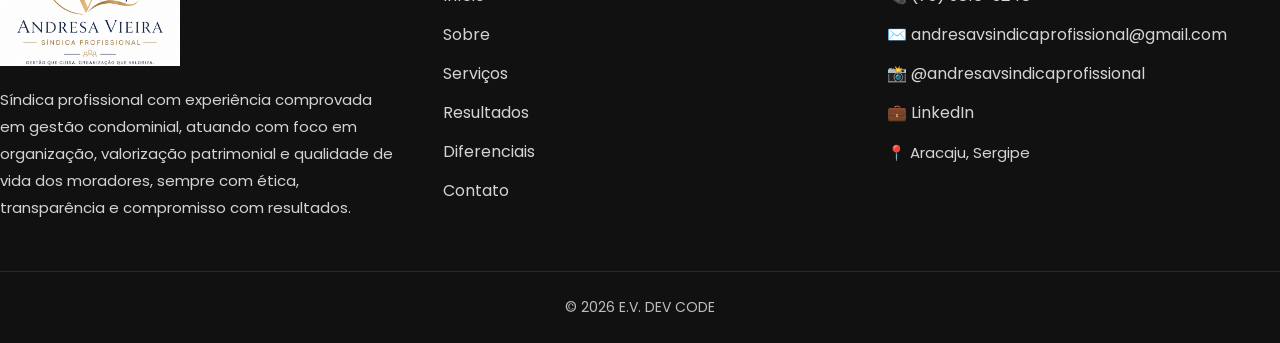
==== commit 06297712: "Update index.html" ====
--- a/index.html
+++ b/index.html
@@ -388,7 +388,7 @@
 
   <!-- COPYRIGHT -->
   <div class="footer-copy">
-    <p>© 2026 E.V. DEV </p>
+    <p>© 2026 E.V. DEV CODE</p>
   </div>
 </footer>
 
--- a/style.css
+++ b/style.css
@@ -1,29 +1,4 @@
-html {
-  scroll-behavior: smooth;
-  width: 100%;
-}
-
-/* CORRIGE ÂNCORAS DO MENU */
-section {
-  scroll-margin-top: 120px;
-}
-
-.animacao-scroll {
-  opacity: 0;
-  transform: translateY(60px);
-  transition: all 1.8s ease;
-}
-
-.animacao-scroll.show {
-  opacity: 1;
-  transform: translateY(0);
-}
-
-h1 {
-  font-size: 40px;
-  text-align: center;
-  color: #0e1f41;
-}
+@import url("https://fonts.googleapis.com/css2?family=Poppins:wght@300;400;500;600;700&display=swap");
 
 * {
   margin: 0;
@@ -32,1497 +7,968 @@
   font-family: "Poppins", sans-serif;
 }
 
+html {
+  scroll-behavior: smooth;
+  scroll-padding-top: 120px;
+}
+/* =========BODY========== */
 body {
-  line-height: 1.6;
-  color: #333;
-  width: 100%;
+  background: #ecebeb;
+  color: #222;
   overflow-x: hidden;
 }
 
-body.menu-open {
-  height: 100vh;
-  overflow-y: hidden;
-}
-
-/* CONTAINER */
-.container {
-  max-width: 1100px;
-  margin: auto;
-  padding: 20px;
+body.dark-mode {
+  background: #0f0f0f;
+  color: white;
+}
+
+body.dark-mode section {
+  background: #111;
+}
+
+body.dark-mode .card,
+body.dark-mode .sobre-box,
+body.dark-mode .diferencial-item {
+  background: #1b1b1b;
+  color: white;
+}
+
+body.dark-mode p {
+  color: #ccc;
+}
+
+body.dark-mode .servicos {
+  background: #111;
+}
+
+img {
+  max-width: 100%;
+  display: block;
+}
+
+/* =========DARK MODE========== */
+.dark-btn {
+  width: 45px;
+  height: 45px;
+
+  border: none;
+  border-radius: 50%;
+
+  background: rgba(212, 161, 94, 0.2);
+  color: white;
+
+  cursor: pointer;
+
+  font-size: 18px;
+
+  backdrop-filter: blur(10px);
+
+  transition: 0.3s;
+}
+
+.dark-btn:hover {
+  transform: scale(1.1);
+  background: rgba(212, 161, 94, 0.35);
 }
 
 /* HEADER */
-.logo {
-  display: flex;
-  align-items: center;
-}
-
-.logo img {
-  height: 55px;
-  width: auto;
-  object-fit: contain;
-}
-
-/* Mobile */
+
+header {
+  width: 100%;
+  min-height: 100vh;
+
+  background: url("img/logo-day.png");
+
+  background-size: cover;
+  background-position: center;
+  background-repeat: no-repeat;
+
+  transition: 0.5s;
+}
+
+body.dark-mode header {
+  background: url("img/logo-night.png");
+
+  background-size: cover;
+  background-position: center;
+  background-repeat: no-repeat;
+}
+
+/* MOBILE HEADER */
 @media (max-width: 768px) {
-  .logo img {
-    height: 42px;
-  }
-}
-.logo-header {
-  height: 50px;
-  margin-left: 10px;
-}
-
-header {
-  position: sticky;
-  top: 0;
-  z-index: 10000;
-
-  background: linear-gradient(135deg, #c39c61, #f2ebc4);
-}
-
-.header-content {
-  display: flex;
-  justify-content: space-between;
-  align-items: center;
-  padding: 10px 15px;
-}
-
-header h1 {
-  color: #0e1f41;
-  font-size: 26px;
-}
-
-nav a {
-  color: #0e1f41;
-  margin-left: 15px;
-  text-decoration: none;
-  font-weight: 500;
-}
-
-/* BOTÃO MENU MOBILE */
-.menu-toggle {
-  display: none;
-  font-size: 28px;
-  cursor: pointer;
-  color: #c39c61;
-}
-
-/* HERO */
-.hero {
-  background: linear-gradient(135deg, #c39c61, #f2ebc4);
-  padding: 160px 20px 185px;
-  color: #fff;
-  position: relative;
-}
-
-.hero-content {
-  max-width: 1000px;
-  margin: auto;
-  display: flex;
-  align-items: center;
-  justify-content: space-between;
-  gap: 40px;
-}
-
-.hero-text {
-  max-width: 500px;
-  text-align: center;
-}
-
-.hero-img {
-  flex: 1;
-  display: flex;
-  justify-content: center;
-}
-
-.hero-img img {
-  width: 100%;
-  max-width: 500px; /* aumenta aqui */
-  transform: scale(1.3); /* aumenta visualmente */
+  header {
+    background-position: center center;
+  }
+
+  body.dark-mode header {
+    background-position: center center;
+  }
 }
 
 /* INDICADOR DE SCROLL */
+/* ================= SCROLL INDICATOR ================= */
+
 .scroll-indicator {
   position: absolute;
-  bottom: 30px;
+
   left: 50%;
+  bottom: 25px;
+
   transform: translateX(-50%);
+
+  width: 30px;
+  height: 50px;
+
+  display: flex;
+  align-items: center;
+  justify-content: center;
+
+  z-index: 2;
+
+  pointer-events: none;
 }
 
 .scroll-mouse {
-  width: 26px;
-  height: 40px;
+  width: 24px;
+  height: 38px;
+
   border: 2px solid #fff;
   border-radius: 20px;
-  display: flex;
-  align-items: flex-start;
-  justify-content: center;
-  padding: 6px;
+
+  position: relative;
 }
 
 .scroll-dot {
   width: 4px;
   height: 8px;
-  background: #fff;
+
+  background: white;
   border-radius: 10px;
+
+  position: absolute;
+
+  top: 6px;
+  left: 50%;
+
+  transform: translateX(-50%);
+
   animation: scrollMove 1.5s infinite;
 }
 
 @keyframes scrollMove {
   0% {
-    transform: translateY(0);
     opacity: 1;
-  }
+    top: 6px;
+  }
+
   50% {
-    transform: translateY(12px);
-    opacity: 0.4;
-  }
+    opacity: 0.3;
+    top: 16px;
+  }
+
   100% {
-    transform: translateY(0);
     opacity: 1;
-  }
-}
-
-.icon-card {
-  width: 60px;
-  height: 60px;
-  margin-bottom: 15px;
-}
-
-.card-institucional {
-  text-align: center;
-}
-
-/* SEÇÕES */
-.section {
-  padding: 60px 20px;
-}
-
-/* BANNER */
-.banner-img {
-  width: 60%;
-  height: 60%;
-  object-fit: cover;
-  display: block;
-  margin: 0 auto;
-}
-
-/* BANNER CELULAR */
+    top: 6px;
+  }
+}
+
+/* HERO */
+.hero {
+  position: relative;
+}
+
+/* MOBILE */
 @media (max-width: 768px) {
-  .banner-img {
-    width: 120%;
-    height: auto;
-  }
-}
-
-.bg {
-  background: #f5f5f5;
-}
-
-/* FOTO */
-.foto-institucional {
-  width: 320px;
-  max-width: 100%;
-  display: block;
-  margin: 0 auto 40px;
-  border-radius: 25px;
-  object-fit: cover;
-  box-shadow: 0 15px 35px rgba(0, 0, 0, 0.18);
-  transition: 0.4s ease;
-  border: 5px solid #fff;
-}
-
-.foto-institucional:hover {
-  transform: scale(1.03);
-}
-
+  .scroll-indicator {
+    bottom: 15px;
+    transform: translateX(-50%) scale(0.8);
+  }
+}
+
+/* NAVBAR */
+
+nav {
+  width: 100%;
+  padding: 25px 8%;
+
+  display: flex;
+  align-items: center;
+  justify-content: space-between;
+
+  position: fixed;
+  top: 0;
+  left: 0;
+
+  z-index: 1000;
+
+  background: rgba(212, 161, 94, 0.25);
+  backdrop-filter: blur(10px);
+}
+
+body.dark-mode nav {
+  width: 100%;
+  padding: 25px 8%;
+
+  display: flex;
+  align-items: center;
+  justify-content: space-between;
+
+  position: fixed;
+  top: 0;
+  left: 0;
+
+  z-index: 1000;
+
+  background: rgba(16, 35, 74, 0.25);
+
+  backdrop-filter: blur(12px);
+  -webkit-backdrop-filter: blur(12px);
+
+  transition: 0.4s;
+}
+
+.logo {
+  color: white;
+  font-size: 28px;
+  font-weight: 700;
+}
+
+.logo span {
+  color: #10234a;
+}
+
+/* MOBILE */
 @media (max-width: 768px) {
-  .foto-institucional {
-    width: 100%;
-    max-width: 280px;
-  }
-}
-
-/* ================= CARDS ================= */
-
-.cards-servicos {
-  display: grid;
-  grid-template-columns: repeat(auto-fit, minmax(320px, 1fr));
-  gap: 30px;
-  padding: 50px 5%;
-}
-
-/* CARD */
-.card-servico {
-  background: #fff;
-  border-radius: 20px;
-  overflow: hidden;
-  box-shadow: 0 10px 30px rgba(0, 0, 0, 0.08);
-  transition: 0.4s ease;
-}
-
-.card-servico:hover {
-  transform: translateY(-10px);
-}
-
-/* IMAGEM */
-.card-img {
-  width: 100%;
-  height: 250px;
-  overflow: hidden;
-}
-
-.card-img img {
-  width: 100%;
-  height: 100%;
-  object-fit: cover;
-  display: block;
-}
-
+  .logo {
+    font-size: 18px !important;
+  }
+}
+
+.nav-links {
+  display: flex;
+  list-style: none;
+  gap: 20px;
+}
+
+.nav-links a {
+  color: white;
+  text-decoration: none;
+  transition: 0.3s;
+}
+
+.nav-links a:hover {
+  color: #10234a;
+}
+
+body.dark-mode .nav-links a {
+  color: white;
+  text-decoration: none;
+  transition: 0.3s;
+}
+
+body.dark-mode .nav-links a:hover {
+  color: #d4a15e;
+}
+
+/* MENU MOBILE */
+
+.menu-btn {
+  display: none;
+  flex-direction: column;
+  gap: 5px;
+  cursor: pointer;
+  z-index: 1001;
+}
+
+.menu-btn span {
+  width: 28px;
+  height: 3px;
+  background: white;
+  border-radius: 5px;
+}
+
+/* HERO */
+
+.hero {
+  min-height: 100vh;
+
+  display: flex;
+  align-items: center;
+  justify-content: space-between;
+
+  gap: 50px;
+  padding: 0 8%;
+  position: relative;
+}
+
+.hero-text {
+  max-width: 700px;
+  color: white;
+}
+
+/* ========= RESPONSIVO ========= */
 @media (max-width: 768px) {
-  .card-img {
-    height: auto;
-    background: #fff;
-  }
-
-  .card-img img {
-    width: 100%;
-    height: auto;
-    object-fit: contain;
-  }
-}
-
-/* CONTEÚDO */
-.card-conteudo {
-  padding: 30px;
-}
-
-/* TÍTULO */
-.card-conteudo h3 {
-  font-size: 25px;
-  color: #0e1f41;
-  margin-bottom: 20px;
-  font-weight: 700;
-}
-
-/* TEXTO */
-.card-conteudo p {
-  color: #5f6675;
+  .hero {
+    min-height: auto;
+
+    flex-direction: column;
+    justify-content: center;
+    text-align: center;
+
+    padding: 120px 8% 60px;
+    gap: 25px;
+  }
+}
+
+.mini-title {
+  color: #d4a15e;
+  font-weight: 600;
+  letter-spacing: 2px;
+}
+
+body.dark-mode .mini-title {
+  color: #10234a;
+  font-weight: 600;
+  letter-spacing: 2px;
+}
+
+.hero-text h1 {
+  color: #10234a;
+  font-size: 65px;
+  line-height: 1.1;
+  margin: 20px 0;
+}
+
+.hero-text p {
   font-size: 18px;
   line-height: 1.8;
-  margin-bottom: 25px;
-}
-
-/* LISTA */
-.card-conteudo ul {
-  list-style: none;
-  margin-bottom: 25px;
-}
-
-.card-conteudo ul li {
-  margin-bottom: 12px;
-  color: #444;
-  font-size: 17px;
-  position: relative;
-  padding-left: 22px;
-}
-
-/* BOLINHA */
-.card-conteudo ul li::before {
-  content: "";
-  width: 8px;
-  height: 8px;
-  background: #c39c61;
-  border-radius: 50%;
-  position: absolute;
-  left: 0;
-  top: 10px;
-}
-
-/* LINHA */
-.linha {
-  display: block;
-  width: 55px;
-  height: 5px;
-  background: #0e1f41;
-  border-radius: 10px;
-  margin-bottom: 25px;
-}
-
-/* BOTÃO */
-.card-conteudo a {
-  display: inline-block;
-  background: #0e1f41;
-  color: white;
+  color: white;
+
+  margin-bottom: 35px;
+}
+
+body.dark-mode .hero-text p {
+  font-size: 18px;
+  line-height: 1.8;
+  color: white;
+
+  margin-bottom: 35px;
+}
+
+.hero-buttons {
+  display: flex;
+  gap: 20px;
+  flex-wrap: wrap;
+}
+
+.btn {
+  background: #d4a15e;
+  color: white;
+
+  padding: 16px 34px;
+
+  border-radius: 50px;
   text-decoration: none;
-  padding: 12px 28px;
-  border-radius: 10px;
   transition: 0.3s;
-  font-weight: 500;
-}
-
-.card-conteudo a:hover {
-  background: linear-gradient(135deg, #c39c61, #f2ebc4);
-}
-
-/* RESPONSIVO */
-@media (max-width: 768px) {
-  .card-conteudo {
-    padding: 25px;
-  }
-
-  .card-conteudo h3 {
-    font-size: 24px;
-  }
-
-  .card-conteudo p {
-    font-size: 16px;
-  }
-}
-
-/*DIFERENCIAL*/
-.container-diferencial {
-  display: grid;
-  grid-template-columns: repeat(auto-fit, minmax(300px, 1fr));
-  gap: 20px;
-  padding: 40px;
-  font-family: Arial, sans-serif;
-  max-width: 900px;
-  margin: auto;
-}
-
-.card-diferencial {
-  display: flex;
-  align-items: center;
+}
+
+.btn:hover {
+  transform: translateY(-5px);
+}
+
+.btn-outline {
+  border: 2px solid white;
+  color: white;
+
+  padding: 16px 34px;
+
   border-radius: 50px;
-  padding: 10px 20px;
-  background-color: #fff;
-
-  color: #0e1f41;
-
-  font-weight: 600;
-  font-size: 1.2rem;
-}
-
-.numero {
-  border: 2px solid #c39c61;
-
-  border-radius: 50%;
-  width: 40px;
-  height: 40px;
+  text-decoration: none;
+
+  transition: 0.3s;
+}
+
+.btn-outline:hover {
+  background: white;
+  color: black;
+}
+
+.hero-img {
+  flex: 1;
   display: flex;
   justify-content: center;
   align-items: center;
-  margin-right: 15px;
-  flex-shrink: 0;
-
-  color: #c39c61;
-}
-
-/* LINKS */
-a.meu-link {
-  color: #f2ebc4;
+}
+
+.hero-img img {
+  width: 100%;
+  max-width: 520px;
+  height: auto;
+  transform: scale(1.05);
+}
+
+/* =========RESPONSIVO HERO IMG MOBILE PEQUENO=========== */
+@media (max-width: 480px) {
+  .hero-img img {
+    max-width: 200px;
+  }
+}
+/* =========RESPONSIVO HERO IMG=========== */
+@media (max-width: 768px) {
+  .hero {
+    flex-direction: column;
+    text-align: center;
+  }
+
+  .hero-img img {
+    max-width: 280px;
+  }
+}
+
+/* ==================== */
+/* GERAL */
+/* ==================== */
+
+section {
+  width: 100%;
+  padding: 110px 5%;
+}
+
+.section-title {
+  text-align: center;
+  margin-bottom: 60px;
+  scroll-margin-top: 120px;
+}
+
+.section-title h2 {
+  font-size: 42px;
+  margin-top: 10px;
+}
+
+/* ==================== */
+/* SOBRE */
+/* ==================== */
+
+.sobre {
+  background: #ecebeb;
+  width: 100%;
+}
+
+.container {
+  width: 100%;
+  max-width: 1400px;
+  margin: auto;
+}
+
+.sobre-grid {
+  display: grid;
+  grid-template-columns: 420px 1fr;
+
+  gap: 70px;
+  align-items: center;
+}
+
+.sobre-img {
+  width: 100%;
+  display: flex;
+  justify-content: center;
+}
+
+.sobre-img img {
+  width: 100%;
+  max-width: 420px;
+
+  border-radius: 30px;
+
+  object-fit: cover;
+
+  box-shadow: 0 10px 40px rgba(0, 0, 0, 0.15);
+}
+
+.sobre-text h2 {
+  font-size: 42px;
+  margin: 15px 0 25px;
+}
+
+.sobre-text p {
+  line-height: 1.9;
+  color: #555;
+}
+
+.sobre-boxes {
+  margin-top: 40px;
+
+  display: flex;
+  flex-direction: column;
+  gap: 20px;
+}
+
+.sobre-box {
+  background: #f5f5f5;
+
+  padding: 20px;
+  border-radius: 20px;
+
+  display: flex;
+  align-items: center;
+  gap: 20px;
+
+  box-shadow: 0 5px 20px rgba(0, 0, 0, 0.06);
+}
+
+.sobre-box i {
+  font-size: 28px;
+  color: #d4a15e;
+}
+
+/* ==================== */
+/* SERVIÇOS */
+/* ==================== */
+
+.servicos {
+  background: white;
+}
+
+.cards {
+  display: grid;
+  grid-template-columns: repeat(auto-fit, minmax(250px, 1fr));
+  gap: 30px;
+}
+
+.card {
+  background: #f7f7f7;
+
+  padding: 40px 30px;
+  border-radius: 30px;
+
+  transition: 0.4s;
+}
+
+.card:hover {
+  transform: translateY(-10px);
+}
+
+.card i {
+  font-size: 42px;
+  color: #d4a15e;
+  margin-bottom: 25px;
+}
+
+.card h3 {
+  margin-bottom: 15px;
+  font-size: 24px;
+}
+
+.card p {
+  line-height: 1.8;
+  color: #666;
+}
+
+/* ==================== */
+/* NÚMEROS */
+/* ==================== */
+
+.numeros {
+  background: #ecebeb;
+
+  display: grid;
+
+  /* diminui o tamanho */
+  grid-template-columns: repeat(auto-fit, minmax(150px, 220px));
+
+  /* aproxima */
+  gap: 40px;
+
+  /* centraliza */
+  justify-content: center;
+  justify-items: center;
+
+  padding: 60px 5%;
+
+  text-align: center;
+}
+
+.numero-box {
+  color: #222;
+}
+
+.numero-box h2 {
+  font-size: 55px;
+  color: #d4a15e;
+}
+
+.numero-box p {
+  margin-top: 10px;
+  color: #222;
+}
+/* ==================== */
+/* DIFERENCIAIS */
+/* ==================== */
+.diferenciais {
+  background: white;
+}
+
+.diferenciais-grid {
+  background: white;
+  display: grid;
+  grid-template-columns: repeat(auto-fit, minmax(220px, 1fr));
+  gap: 18px;
+}
+
+body.dark-mode .diferenciais-grid {
+  background: #111;
+}
+
+.diferencial-item {
+  background: white;
+
+  padding: 16px 20px;
+  border-radius: 16px;
+
+  display: flex;
+  align-items: center;
+  gap: 10px;
+
+  font-size: 15px;
+  font-weight: 500;
+
+  box-shadow: 0 5px 15px rgba(0, 0, 0, 0.05);
+
+  /* ANIMAÇÃO */
+  transition: all 0.35s ease;
+  cursor: pointer;
+}
+
+.diferencial-item:hover {
+  transform: translateY(-8px) scale(1.03);
+  box-shadow: 0 15px 30px rgba(0, 0, 0, 0.12);
+}
+
+.diferencial-item i {
+  color: #d4a15e;
+
+  transition:
+    transform 0.35s ease,
+    color 0.35s ease;
+}
+
+.diferencial-item:hover i {
+  transform: rotate(10deg) scale(1.2);
+  color: #b9833f;
+}
+
+.diferencial-item i {
+  color: #d4a15e;
+}
+
+/* ==================== */
+/* CONTATO */
+/* ==================== */
+
+.contato {
+  background: #ecebeb;
+  color: #222;
+}
+
+body.dark-mode .contato {
+  background: #111;
+  color: #ccc;
+}
+
+.contato-container {
+  display: grid;
+  grid-template-columns: 1fr 1fr;
+  gap: 60px;
+  align-items: center;
+}
+
+.contato-text h2 {
+  font-size: 46px;
+  margin: 15px 0 25px;
+}
+
+.contato-text p {
+  line-height: 1.9;
+  color: #222;
+}
+
+.formulario {
+  display: flex;
+  flex-direction: column;
+  gap: 20px;
+}
+
+.formulario input,
+.formulario textarea {
+  width: 100%;
+
+  padding: 18px;
+
+  border: none;
+  border-radius: 15px;
+  outline: none;
+
+  font-size: 16px;
+}
+
+.formulario textarea {
+  height: 160px;
+  resize: none;
+}
+
+.formulario button {
+  background: #d4a15e;
+  color: white;
+
+  border: none;
+
+  padding: 18px;
+
+  border-radius: 15px;
+
+  font-size: 16px;
+  cursor: pointer;
+
+  transition: 0.3s;
+}
+
+.btn-whatsapp {
+  width: 100%;
+
+  background: #25d366;
+  color: white;
+
+  padding: 18px;
+
+  border-radius: 15px;
+
   text-decoration: none;
-}
-
-a.meu-link:hover {
-  color: #473e08;
-  text-decoration: underline;
-}
-
-/* CONTATO */
-#contato a {
-  color: #2c2c2c !important;
-  font-weight: 600;
-  text-decoration: none;
-}
-
-#contato a:hover {
-  color: #c39c61 !important;
-  text-decoration: underline;
-}
-
-/* BOTÕES */
-.btn {
-  display: inline-block;
-  margin-top: 20px;
-  padding: 12px 25px;
-  border-radius: 25px;
-  background: #c39c61; /* BOTÃO DO FALE PELO WHATSAPP */
-  color: #fff;
-  text-decoration: none;
-}
-
-/* HEADER */
-.chat-header {
-  background: #c39c61;
-  color: white;
-  padding: 10px;
-  display: flex;
-  justify-content: space-between;
-}
-
-.logo-header {
-  height: 90px; /* aumenta aqui */
-  width: auto;
-  display: block;
-}
-
-/* BODY */
-.chat-body {
-  height: 200px;
-  padding: 10px;
-  overflow-y: auto;
-  font-size: 14px;
-}
-
-/* FOOTER */
-.chat-footer {
-  display: flex;
-}
-
-.chat-footer input {
-  flex: 1;
-  padding: 8px;
-  border: none;
-  border-top: 1px solid #b8b7b3;
-}
-
-.chat-footer button {
-  padding: 8px;
-  border: none;
-  background: #c39c61;
-  color: white;
-}
-
-/* INSTAGRAM */
-.instagram-float {
-  position: fixed;
-  width: 50px;
-  height: 50px;
-  bottom: 90px; /* acima do WhatsApp */
-  right: 20px;
-
-  background: #c39c61;
-  color: #fff;
-  border-radius: 50%;
-  text-align: center;
 
   display: flex;
   align-items: center;
   justify-content: center;
-
-  box-shadow: 2px 2px 10px rgba(0, 0, 0, 0.3);
-
-  z-index: 9999;
-
-  transition: 0.3s ease;
-}
-
-.instagram-float i {
-  font-size: 24px;
-}
-
-.instagram-float:hover {
-  transform: scale(1.1);
-}
-
-/* WHATSAPP */
-.whatsapp-float {
-  position: fixed;
-  bottom: 90px;
-  right: 20px;
-
-  width: 50px;
-  height: 50px;
-
-  background-color: #c39c61;
-  border-radius: 50%;
-
-  display: flex;
-  align-items: center;
-  justify-content: center;
-
-  box-shadow: 2px 2px 10px rgba(0, 0, 0, 0.3);
-
-  z-index: 9999;
-
-  transition: 0.3s ease;
-}
-
-.whatsapp-float i {
-  font-size: 24px;
-}
-
-.whatsapp-float:hover {
-  transform: scale(1.1);
-}
+  gap: 10px;
+
+  font-size: 16px;
+  font-weight: 600;
+
+  transition: 0.3s;
+}
+
+.btn-whatsapp:hover {
+  transform: translateY(-5px);
+  background: #1ebe5d;
+}
+
 /* FOOTER */
+.footer-profissional {
+  width: 100%;
+  background: #111;
+  color: #fff;
+  padding-top: 100px;
+  margin-top: 80px;
+}
+
 .footer-content {
-  display: flex;
-  justify-content: space-between;
-  flex-wrap: wrap;
-  gap: 30px;
-  align-items: flex-start; /*  ISSO RESOLVE */
-}
-
-.footer-col a {
-  color: #2c2c2c;
-}
-
-.footer-col img {
-  width: 250px;
-  height: auto;
-  display: block;
-  margin-bottom: 10px;
+  display: grid;
+  grid-template-columns: repeat(3, 1fr);
+  gap: 50px;
+  align-items: flex-start;
 }
 
 .footer-col h3 {
-  margin-top: 0;
-}
-/* CONTORNO NO TEXTO DO FOOTER (EXCETO ALGUNS) */
-.footer-profissional h2,
-.footer-profissional h3,
-.footer-profissional h4,
-.footer-profissional p:not(.cnpj):not(.emergency),
-.footer-profissional a {
-  text-shadow:
-    1px 1px 2px rgba(173, 172, 172, 0.8),
-    -1px -1px 2px rgba(173, 172, 172, 0.8);
-}
-
-/* GARANTE QUE NÃO TENHA CONTORNO */
-.footer-profissional .cnpj,
-.footer-profissional .emergency {
-  text-shadow: none;
-  font-weight: bold;
-}
-.footer-profissional {
-  background: linear-gradient(135deg, #c39c61, #f2ebc4);
-  color: #2c2c2c;
-  padding-top: 50px;
+  font-size: 22px;
+  margin-bottom: 20px;
+  color: #c39c61;
+}
+
+.footer-col p {
+  color: #d4d4d4;
+  line-height: 1.8;
+  font-size: 15px;
+}
+
+.footer-logo {
+  width: 180px;
+  margin-bottom: 20px;
+}
+
+.footer-links {
+  list-style: none;
+  padding: 0;
+}
+
+.footer-links li {
+  margin-bottom: 14px;
+}
+
+.footer-links a,
+.footer-contato a {
+  color: #d4d4d4;
+  text-decoration: none;
+  transition: 0.3s;
+}
+
+.footer-links a:hover,
+.footer-contato a:hover {
+  color: #c39c61;
+}
+
+.footer-contato {
+  display: flex;
+  flex-direction: column;
+  gap: 14px;
+}
+
+.footer-copy {
+  border-top: 1px solid rgba(255, 255, 255, 0.1);
+  margin-top: 50px;
+  padding: 25px 20px;
+  text-align: center;
+}
+
+.footer-copy p {
+  color: #bdbdbd;
   font-size: 14px;
 }
 
-.footer-profissional .container {
-  max-width: 1100px;
-  margin: auto;
-  padding: 20px;
-}
-
-.footer-content {
-  display: flex;
-  justify-content: space-between;
-  flex-wrap: wrap;
-  gap: 30px;
-}
-
-.footer-col {
-  flex: 1;
-  min-width: 250px;
-}
-
-.footer-col h3 {
-  margin-bottom: 15px;
-}
-
-.footer-col ul {
-  list-style: none;
-}
-
-.footer-col ul li {
-  margin-bottom: 10px;
-  color: #2c2c2c;
-}
-
-.footer-col ul li a {
-  color: #2c2c2c;
-  text-decoration: none;
-}
-
-.footer-col ul li a:hover {
-  text-decoration: underline;
-}
-
-.logo {
-  font-weight: bold;
-  margin-bottom: 10px;
-}
-
-.cnpj {
-  color: #f2ebc4;
-  margin-top: 10px;
-}
-
-.footer-bottom {
-  display: flex;
-  justify-content: space-between;
-  flex-wrap: wrap;
-  border-top: 1px solid rgba(255, 255, 255, 0.2);
-  margin-top: 30px;
-  padding-top: 20px;
-  gap: 20px;
-}
-
-.footer-bottom h4 {
-  margin-bottom: 10px;
-}
-
-.emergency {
-  color: #f2ebc4;
-  font-weight: bold;
-}
-
-.footer-copy {
-  width: 100%;
-  text-align: center;
-  border-top: 1px solid rgba(255, 255, 255, 0.2);
-  margin-top: 20px;
-  padding: 15px;
-  font-size: 13px;
-}
-
-/* RESPONSIVO FOOTER */
+/* ==================== */
+/* ANIMAÇÃO */
+/* ==================== */
+
+.animacao {
+  opacity: 0;
+  transform: translateY(80px);
+  transition: 1s ease;
+}
+
+.animacao.show {
+  opacity: 1;
+  transform: translateY(0);
+}
+
+/* ==================== */
+/* RESPONSIVO */
+/* ==================== */
 @media (max-width: 768px) {
-  .footer-content,
-  .footer-bottom {
+  nav {
+    padding: 18px 20px;
+  }
+
+  .menu-btn {
+    display: flex;
+  }
+
+  .nav-links {
+    position: fixed;
+
+    top: 0;
+    right: -100%;
+
+    width: 100%;
+    height: 100vh;
+
+    background: #111;
+
+    display: flex;
     flex-direction: column;
-    text-align: center;
-  }
-}
-
-/* RESPONSIVO */
-@media (max-width: 768px) {
-  .hero {
-    padding: 50px 15px;
-  }
-
-  .hero-content {
-    flex-direction: column;
-    text-align: center;
-  }
-
-  /* BOTÃO ☰ */
-  .menu-toggle {
-    display: block;
+
+    justify-content: center;
+    align-items: center;
+
+    gap: 35px;
+
+    list-style: none;
+
+    transition: right 0.4s ease;
+
+    z-index: 999;
+  }
+
+  .nav-links.active {
+    right: 0;
+  }
+
+  .nav-links a {
+    color: white;
+    font-size: 24px;
+    text-decoration: none;
+  }
+}
+
+@media (max-width: 900px) {
+  .menu-btn {
+    display: flex;
     z-index: 1001;
   }
 
-  /* MENU LATERAL */
-  nav {
+  .nav-links {
     position: fixed;
     top: 0;
     right: -100%;
 
-    width: 260px;
-    height: 100dvh;
-
-    background: linear-gradient(135deg, #c39c61, #f2ebc4);
-
-    display: flex;
+    width: 280px;
+    height: 100vh;
+
+    background: #111;
+
     flex-direction: column;
+    justify-content: center;
     align-items: center;
-    justify-content: flex-start;
-
-    padding-top: 120px;
-    gap: 25px;
-
-    transition: right 0.3s ease;
-
-    z-index: 9999;
-
-    box-shadow: -10px 0 30px rgba(0, 0, 0, 0.2);
-  }
-
-  nav.active {
+
+    transition: 0.4s;
+  }
+
+  .nav-links.active {
     right: 0;
-    pointer-events: auto;
-  }
-
-  nav a {
-    color: #0e1f41;
-    text-decoration: none;
-    font-size: 20px;
-    font-weight: 600;
-
-    display: block;
-  }
-
-  /* QUANDO ABRE */
-  nav.active {
-    right: 0;
-  }
-}
-
-/* AGENDAMENTO */
-.agendamento {
-  background: #f5f5f5;
-  padding: 80px 20px;
-}
-
-/* CONTAINER */
-.agendamento-container {
-  max-width: 900px;
-  margin: auto;
-  text-align: center;
-}
-
-/* HEADER */
-.agendamento-header span {
-  color: #757575;
-  font-size: 12px;
-  font-weight: 700;
-  letter-spacing: 1px;
-}
-
-.agendamento-header h1 {
-  font-size: 36px;
-  color: #0e1f41;
-  margin: 10px 0;
-}
-
-.agendamento-header p {
-  color: #64748b;
-  max-width: 500px;
-  margin: auto;
-}
-
-/* STEPPER */
-.stepper {
-  display: flex;
-  justify-content: center;
-  align-items: center;
-  margin: 30px 0;
-  gap: 15px;
-}
-
-.step {
-  display: flex;
-  flex-direction: column;
-  align-items: center;
-  color: #94a3b8;
-  font-size: 14px;
-}
-
-.step-num {
-  width: 35px;
-  height: 35px;
-  border-radius: 50%;
-  background: #e2e8f0;
-  display: flex;
-  align-items: center;
-  justify-content: center;
-  font-weight: bold;
-}
-
-.step.active .step-num {
-  background: #c39c61;
-  color: white;
-}
-
-.step.active span {
-  color: #c39c61;
-}
-
-.line {
-  width: 50px;
-  height: 2px;
-  background: #e2e8f0;
-}
-
-/* CARD */
-.card-tipo {
-  background: #fff;
-  padding: 30px;
-  border-radius: 20px;
-  text-align: left;
-  box-shadow: 0 10px 25px rgba(0, 0, 0, 0.05);
-}
-
-.card-tipo h2 {
-  margin-bottom: 20px;
-}
-
-/* GRID */
-.grid-tipo {
-  display: grid;
-  grid-template-columns: 1fr 1fr;
-  gap: 20px;
-}
-
-/* ITENS */
-.tipo-item {
-  border: 1px solid #e2e8f0;
-  padding: 20px;
-  border-radius: 14px;
-  cursor: pointer;
-  transition: 0.3s;
-}
-
-.tipo-item:hover {
-  border-color: #c39c61;
-  background: #f0f4ff;
-}
-
-.tipo-item .icon {
-  font-size: 22px;
-  margin-bottom: 10px;
-}
-
-.tipo-item h3 {
-  margin: 0;
-  font-size: 16px;
-}
-
-.tipo-item p {
-  margin: 5px 0 0;
-  font-size: 13px;
-  color: #64748b;
-}
-
-/* RESPONSIVO */
-@media (max-width: 600px) {
-  .grid-tipo {
+  }
+
+  .hero-text h1 {
+    font-size: 42px;
+  }
+
+  .sobre-grid {
     grid-template-columns: 1fr;
   }
-}
-
-/* ===== FORMULÁRIO STEP 2 ===== */
-.form-card {
-  background: #ffffff;
-  padding: 40px;
-  border-radius: 14px;
-  box-shadow: 0 8px 25px rgba(0, 0, 0, 0.06);
-  margin-top: 30px;
-  max-width: 850px;
-  margin-left: auto;
-  margin-right: auto;
-}
-
-.form-card h2 {
-  font-size: 20px;
-  margin-bottom: 25px;
-  color: #1e293b;
-}
-
-/* INPUTS */
-.input-group {
-  display: flex;
-  align-items: center;
-  border: 1px solid #e2e8f0;
-  border-radius: 10px;
-  padding: 12px 14px;
-  margin-bottom: 15px;
-  gap: 10px;
-  background: #f8fafc;
-  transition: 0.2s;
-}
-
-.input-group:hover {
-  border-color: #cbd5f5;
-}
-
-.input-group span {
-  font-size: 16px;
-  color: #94a3b8;
-}
-
-.input-group input {
-  border: none;
-  outline: none;
-  width: 100%;
-  background: transparent;
-  font-size: 14px;
-  color: #1e293b;
-}
-
-/* LINHA DUPLA */
-.input-row {
-  display: flex;
-  flex-direction: column;
-  gap: 15px;
-}
-
-/* TEXTAREA */
-.form-card textarea {
-  width: 100%;
-  height: 110px;
-  border-radius: 10px;
-  border: 1px solid #e2e8f0;
-  padding: 12px;
-  resize: none;
-  margin-top: 10px;
-  background: #f8fafc;
-  font-size: 14px;
-}
-
-/* BOTÕES */
-.form-buttons {
-  display: flex;
-  justify-content: space-between;
-  margin-top: 25px;
-}
-
-.btn-light {
-  background: #f1f5f9;
-  border: none;
-  padding: 12px 22px;
-  border-radius: 10px;
-  cursor: pointer;
-  font-weight: 500;
-  color: #334155;
-}
-
-.btn-primary {
-  background: #a3842f;
-  color: white;
-  border: none;
-  padding: 12px 28px;
-  border-radius: 10px;
-  cursor: pointer;
-  font-weight: 600;
-  transition: 0.3s;
-}
-
-.btn-primary:hover {
-  background: #a3842f;
-}
-
-/* RESPONSIVO */
-@media (max-width: 600px) {
-  .input-row {
-    flex-direction: column;
-  }
-}
-
-/* ===== CONTROLE DOS STEPS ===== */
-
-/* ambos escondidos por padrão */
-#step1,
-#step2 {
-  display: none;
-}
-
-/* step ativo aparece */
-.step-content.active {
-  display: block;
-}
-
-/* ===== STEPPER LINHA ATIVA ===== */
-
-.line.active {
-  background: #a3842f;
-}
-
-/* ===== STEP 2 FORM FIX ===== */
-
-#step2 {
-  margin-top: 20px;
-}
-
-/* garante que formulário aparece corretamente */
-.form-card {
-  display: block;
-  opacity: 1;
-  visibility: visible;
-}
-
-/* ===== CORREÇÃO GRID FORMULÁRIO ===== */
-
-.input-row {
-  display: grid;
-  grid-template-columns: 1fr 1fr;
-  gap: 15px;
-}
-
-@media (max-width: 600px) {
-  .input-row {
+
+  .sobre-img img {
+    max-width: 100%;
+  }
+
+  .contato-container {
     grid-template-columns: 1fr;
   }
-}
-
-/* ===== BOTÃO VOLTAR FIX ===== */
-
-.btn-light {
-  transition: 0.2s;
-}
-
-.btn-light:hover {
-  background: #e2e8f0;
-}
-
-.textarea-agendamento {
-  width: 100%;
-  padding: 16px;
-  border: 1px solid #e5e7eb;
-  border-radius: 12px;
-  outline: none;
-  resize: none;
-  font-size: 14px;
-  transition: 0.3s;
-}
-
-/* efeito foco igual Tailwind */
-
-.textarea-agendamento:focus {
-  border-color: #a3842f;
-  box-shadow: 0 0 0 3px rgba(163, 132, 47, 0.2);
-}
-
-/* ===== CARDS MISSÃO / VISÃO / VALORES ===== */
-
-.cards-institucional {
-  display: grid;
-
-  grid-template-columns: repeat(3, 1fr);
-
-  gap: 30px;
-
-  margin-top: 40px;
-}
-
-/* CARD */
-
-.card-institucional {
-  background: linear-gradient(135deg, #c39c61, #f2ebc4);
-
-  border-radius: 20px;
-
-  padding: 35px;
-
-  min-height: 230px;
-
-  display: flex;
-
-  flex-direction: column;
-
-  justify-content: flex-start;
-
-  box-shadow: 0 10px 25px rgba(0, 0, 0, 0.08);
-
-  transition: 0.3s;
-}
-
-/* EFEITO HOVER */
-
-.card-institucional:hover {
-  transform: translateY(-6px);
-
-  box-shadow: 0 15px 30px rgba(0, 0, 0, 0.12);
-}
-
-/* TÍTULO */
-
-.card-institucional h3 {
-  font-size: 22px;
-
-  margin-bottom: 15px;
-
-  color: #2c2c2c;
-}
-
-/* TEXTO */
-
-.card-institucional p {
-  font-size: 15px;
-
-  line-height: 1.6;
-
-  color: #333;
-}
-
-/* RESPONSIVO */
-
-@media (max-width: 900px) {
-  .cards-institucional {
-    grid-template-columns: 1fr 1fr;
-  }
-}
-
-@media (max-width: 600px) {
-  .cards-institucional {
+
+  .section-title h2,
+  .sobre-text h2,
+  .contato-text h2 {
+    font-size: 34px;
+  }
+
+  .hero-buttons {
+    justify-content: center;
+  }
+
+  .sobre-box {
+    text-align: left;
+  }
+
+  .nav-links {
+    z-index: 999;
+  }
+
+  .footer-content {
     grid-template-columns: 1fr;
-  }
-}
-
-#gestao-e-social .cards-institucional {
-  grid-template-columns: 1fr;
-  justify-items: center;
-}
-
-#gestao-e-social .card-institucional {
-  max-width: 600px;
-}
-
-/* ================= MOBILE GERAL ================= */
-@media (max-width: 768px) {
-  h1 {
-    font-size: 22px;
+    gap: 40px;
     text-align: center;
   }
 
-  h2 {
-    font-size: 20px;
-    text-align: center;
-  }
-
-  p {
-    font-size: 14px;
-  }
-
-  .container {
-    padding: 15px;
-  }
-
-  /* HEADER */
-  .header-content {
-    flex-direction: row;
-    justify-content: space-between;
-  }
-
-  /* HERO */
-  .hero {
-    padding: 60px 15px;
-  }
-
-  .hero-content {
-    flex-direction: column;
-    gap: 20px;
-  }
-
-  .hero-text {
-    max-width: 100%;
-  }
-
-  .hero-img img {
-    max-width: 250px;
-  }
-
-  /* BOTÃO */
-  .btn {
-    width: 100%;
-    text-align: center;
-  }
-
-  /* CARDS SERVIÇOS */
-  .cards-servicos {
-    grid-template-columns: 1fr;
-    gap: 20px;
-  }
-
-  .card-servico {
-    padding: 25px;
-  }
-
-  /* DIFERENCIAIS */
-  .container-diferencial {
-    grid-template-columns: 1fr;
-    padding: 20px;
-  }
-
-  .card-diferencial {
-    font-size: 1rem;
-  }
-
-  /* INSTITUCIONAL */
-  .cards-institucional {
-    grid-template-columns: 1fr;
-  }
-
-  /* AGENDAMENTO */
-  .agendamento-header h1 {
-    font-size: 24px;
-  }
-
-  .stepper {
-    flex-direction: column;
-    gap: 10px;
-  }
-
-  .line {
-    display: none;
-  }
-
-  /* GRID TIPO */
-  .grid-tipo {
-    grid-template-columns: 1fr;
-  }
-
-  /* FORM */
-  .form-card {
-    padding: 20px;
-  }
-
-  .input-row {
-    grid-template-columns: 1fr;
-  }
-
-  .form-buttons {
-    flex-direction: column;
-    gap: 10px;
-  }
-
-  .btn-light,
-  .btn-primary {
-    width: 100%;
-  }
-
-  /* FOOTER */
-  .footer-content {
-    flex-direction: column;
-    text-align: center;
-  }
-
-  .footer-col img {
-    margin: auto;
-  }
-
-  .footer-bottom {
-    flex-direction: column;
-    text-align: center;
-  }
-
-  /* WHATSAPP */
-  .whatsapp-float {
-    width: 55px;
-    height: 55px;
-    bottom: 15px;
-    right: 15px;
-  }
-}
-
-/* ================= MOBILE PEQUENO ================= */
-@media (max-width: 480px) {
-  h1 {
-    font-size: 20px;
-  }
-
-  h2 {
-    font-size: 18px;
-  }
-
-  .hero {
-    padding: 50px 10px;
-  }
-
-  .hero-img img {
-    max-width: 200px;
-  }
-
-  .card-servico h3 {
-    font-size: 18px;
-  }
-
-  .card-servico p {
-    font-size: 13px;
-  }
-
-  .agendamento-header h1 {
-    font-size: 20px;
-  }
-}
-/* ================= AJUSTES GERAIS MOBILE ================= */
-
-/* evita zoom estranho no iOS */
-html {
-  -webkit-text-size-adjust: 100%;
-}
-
-/* imagens nunca estouram */
-img {
-  max-width: 100%;
-  height: auto;
-  display: block;
-}
-
-/* evita overflow lateral */
-body {
-  overflow-x: hidden;
-}
-
-/* ================= CONTAINER ================= */
-.container {
-  width: 100%;
-  padding: 15px;
-}
-
-/* ================= HERO ================= */
-@media (max-width: 768px) {
-  .hero {
-    padding: 80px 15px;
-    text-align: center;
-  }
-
-  .hero-content {
-    flex-direction: column;
-    gap: 25px;
-  }
-
-  .hero-text {
-    max-width: 100%;
-  }
-
-  .hero-img img {
-    max-width: 220px;
-    margin: auto;
-  }
-}
-
-/* ================= CARDS SERVIÇOS ================= */
-@media (max-width: 768px) {
-  .cards-servicos {
-    grid-template-columns: 1fr;
-    gap: 20px;
-  }
-
-  .card-servico {
-    padding: 25px;
-  }
-}
-
-/* ================= DIFERENCIAIS ================= */
-@media (max-width: 768px) {
-  .container-diferencial {
-    grid-template-columns: 1fr;
-    padding: 20px;
-  }
-
-  .card-diferencial {
-    flex-direction: column;
+  .footer-logo {
+    margin: 0 auto 20px;
+  }
+
+  .footer-contato {
     align-items: center;
-    text-align: center;
-    padding: 20px;
-  }
-
-  .numero {
-    margin-bottom: 10px;
-  }
-}
-
-/* ================= CONTATO ================= */
-@media (max-width: 768px) {
-  #contato {
-    text-align: center;
-  }
-
-  #contato p {
-    font-size: 14px;
-    word-break: break-word; /* evita email estourar */
-  }
-}
-
-/* ================= HEADER / MENU ================= */
-@media (max-width: 768px) {
-  header h1 {
-    font-size: 20px;
-  }
-
-  nav {
-    width: 75%;
-    right: -100%;
-  }
-
-  nav.active {
-    right: 0;
-  }
-}
-
-/* ================= BOTÕES ================= */
-@media (max-width: 768px) {
-  .btn {
-    width: 100%;
-    text-align: center;
-    padding: 14px;
-  }
-}
-
-/* ================= FORMULÁRIOS ================= */
-@media (max-width: 768px) {
-  .form-card {
-    padding: 20px;
-  }
-
-  .input-row {
-    grid-template-columns: 1fr;
-  }
-
-  .form-buttons {
-    flex-direction: column;
-    gap: 10px;
-  }
-
-  .btn-light,
-  .btn-primary {
-    width: 100%;
-  }
-}
-
-/* ================= FOOTER ================= */
-
-@media (max-width: 768px) {
-  .footer-content {
-    flex-direction: column;
-    text-align: center;
-  }
-
-  .footer-bottom {
-    flex-direction: column;
-    text-align: center;
-  }
-
-  .footer-col img {
-    margin: auto;
-  }
-}
-
-/* ================= WHATSAPP FIX IOS ================= */
-.whatsapp-float {
-  position: fixed;
-  bottom: 20px;
-  right: 20px;
-  z-index: 9999; /* garante que fique acima de tudo */
-}
-
-/* ================= SAFE AREA (iPhone notch) ================= */
-@supports (padding: max(0px)) {
-  body {
-    padding-bottom: max(10px, env(safe-area-inset-bottom));
-  }
-}
-/*================== AUSTES FINAIS FOOTER ================= */
-@media (max-width: 768px) {
-  .footer-col {
-    width: 100%;
-    text-align: center;
-  }
-
-  .footer-col ul {
-    display: flex;
-    flex-direction: column;
-    align-items: center; /* CENTRALIZA DE VERDADE */
-    justify-content: center;
-    padding: 0;
-  }
-
-  .footer-col ul li {
-    width: 100%;
-    text-align: center;
-  }
-
-  .footer-col ul li a {
-    display: inline-block;
-  }
-}
-
-.footer-content {
-  align-items: center;
-}
-
-.instagram-float,
-.whatsapp-float {
-  display: flex !important;
-  visibility: visible !important;
-  opacity: 1 !important;
-}
+  }
+}
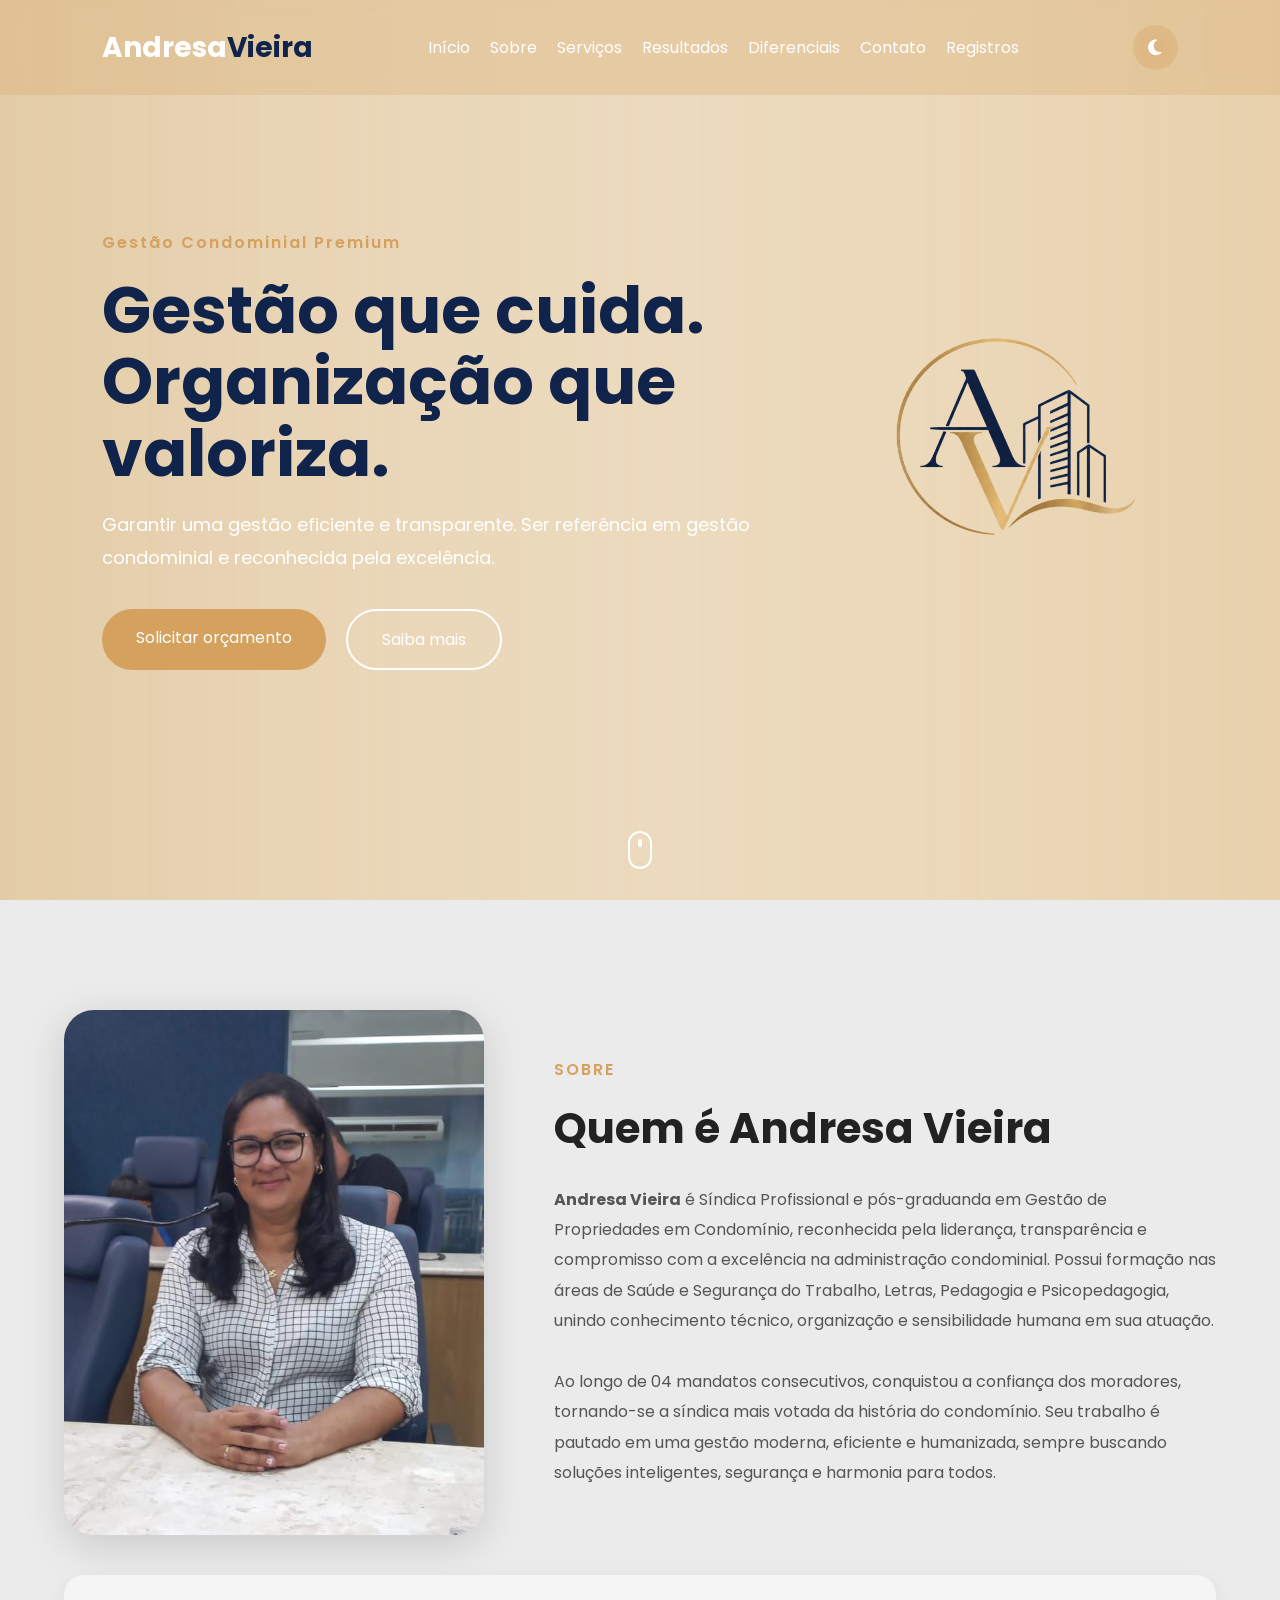
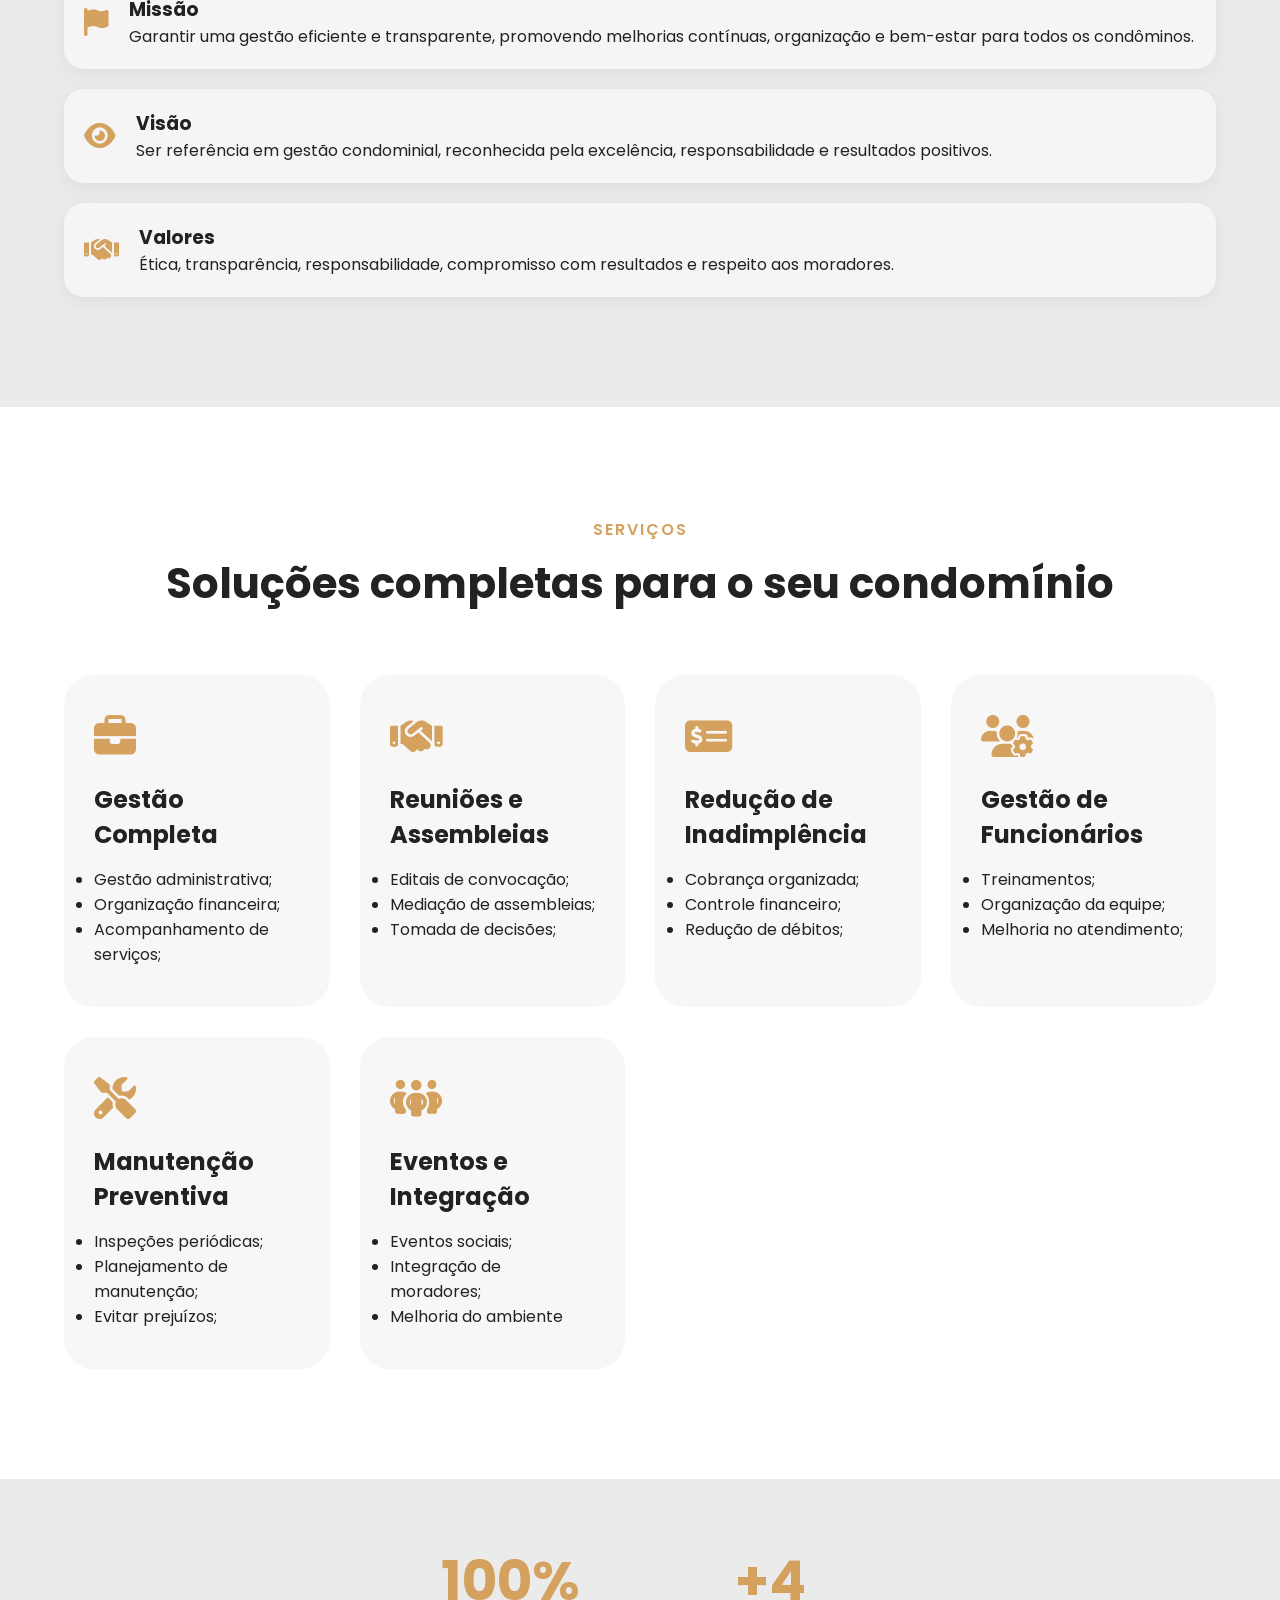
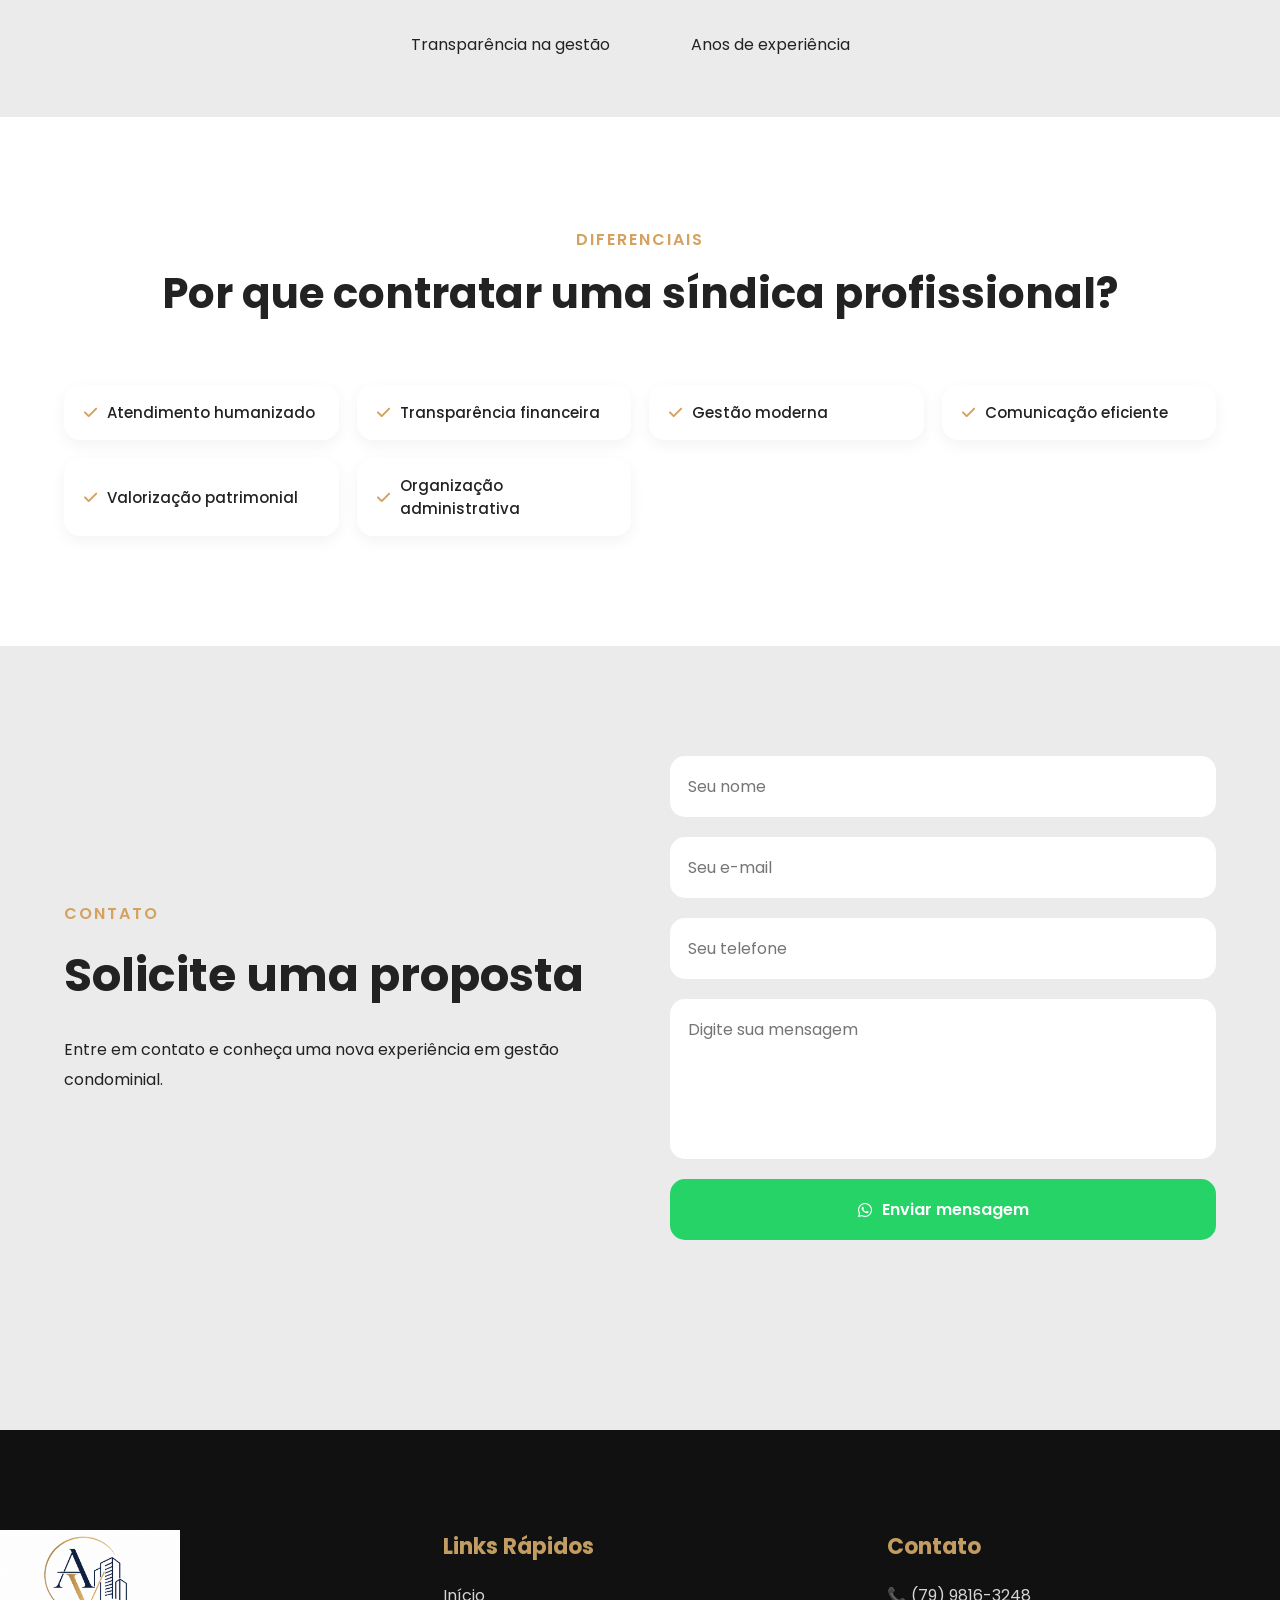
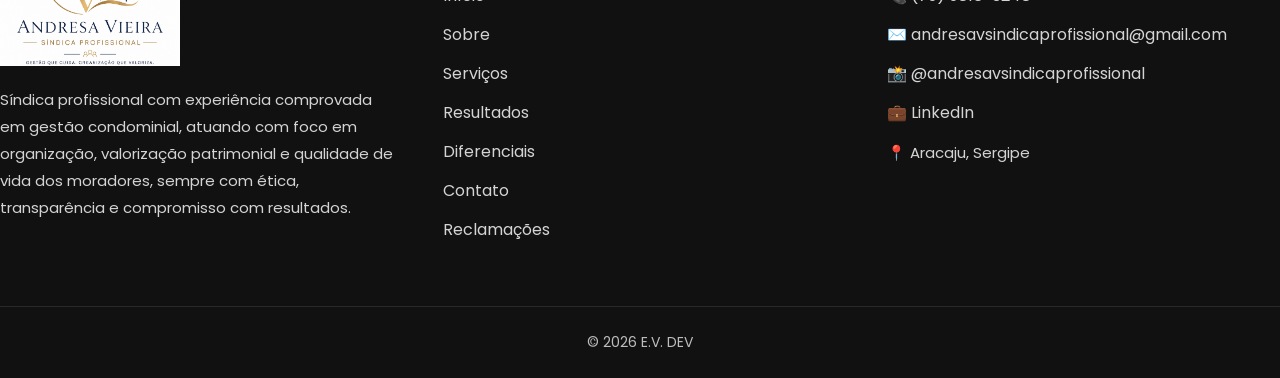
==== commit 9534e68d: "Update index.html" ====
--- a/index.html
+++ b/index.html
@@ -32,6 +32,7 @@
           <li><a href="#numeros">Resultados</a></li>
           <li><a href="#diferenciais">Diferenciais</a></li>
           <li><a href="#contato">Contato</a></li>
+          <li><a href="registro.html">Registros</a></li>
         </ul>
 
           <button id="dark-mode-toggle" class="dark-btn">
@@ -356,6 +357,7 @@
           <li><a href="#numeros">Resultados</a></li>
           <li><a href="#diferenciais">Diferenciais</a></li>
           <li><a href="#contato">Contato</a></li>
+          <li><a href="reclamacoes.html">Reclamações</a></li>
       </ul>
     </div>
 
@@ -388,7 +390,7 @@
 
   <!-- COPYRIGHT -->
   <div class="footer-copy">
-    <p>© 2026 E.V. DEV CODE</p>
+    <p>© 2026 E.V. DEV </p>
   </div>
 </footer>
 
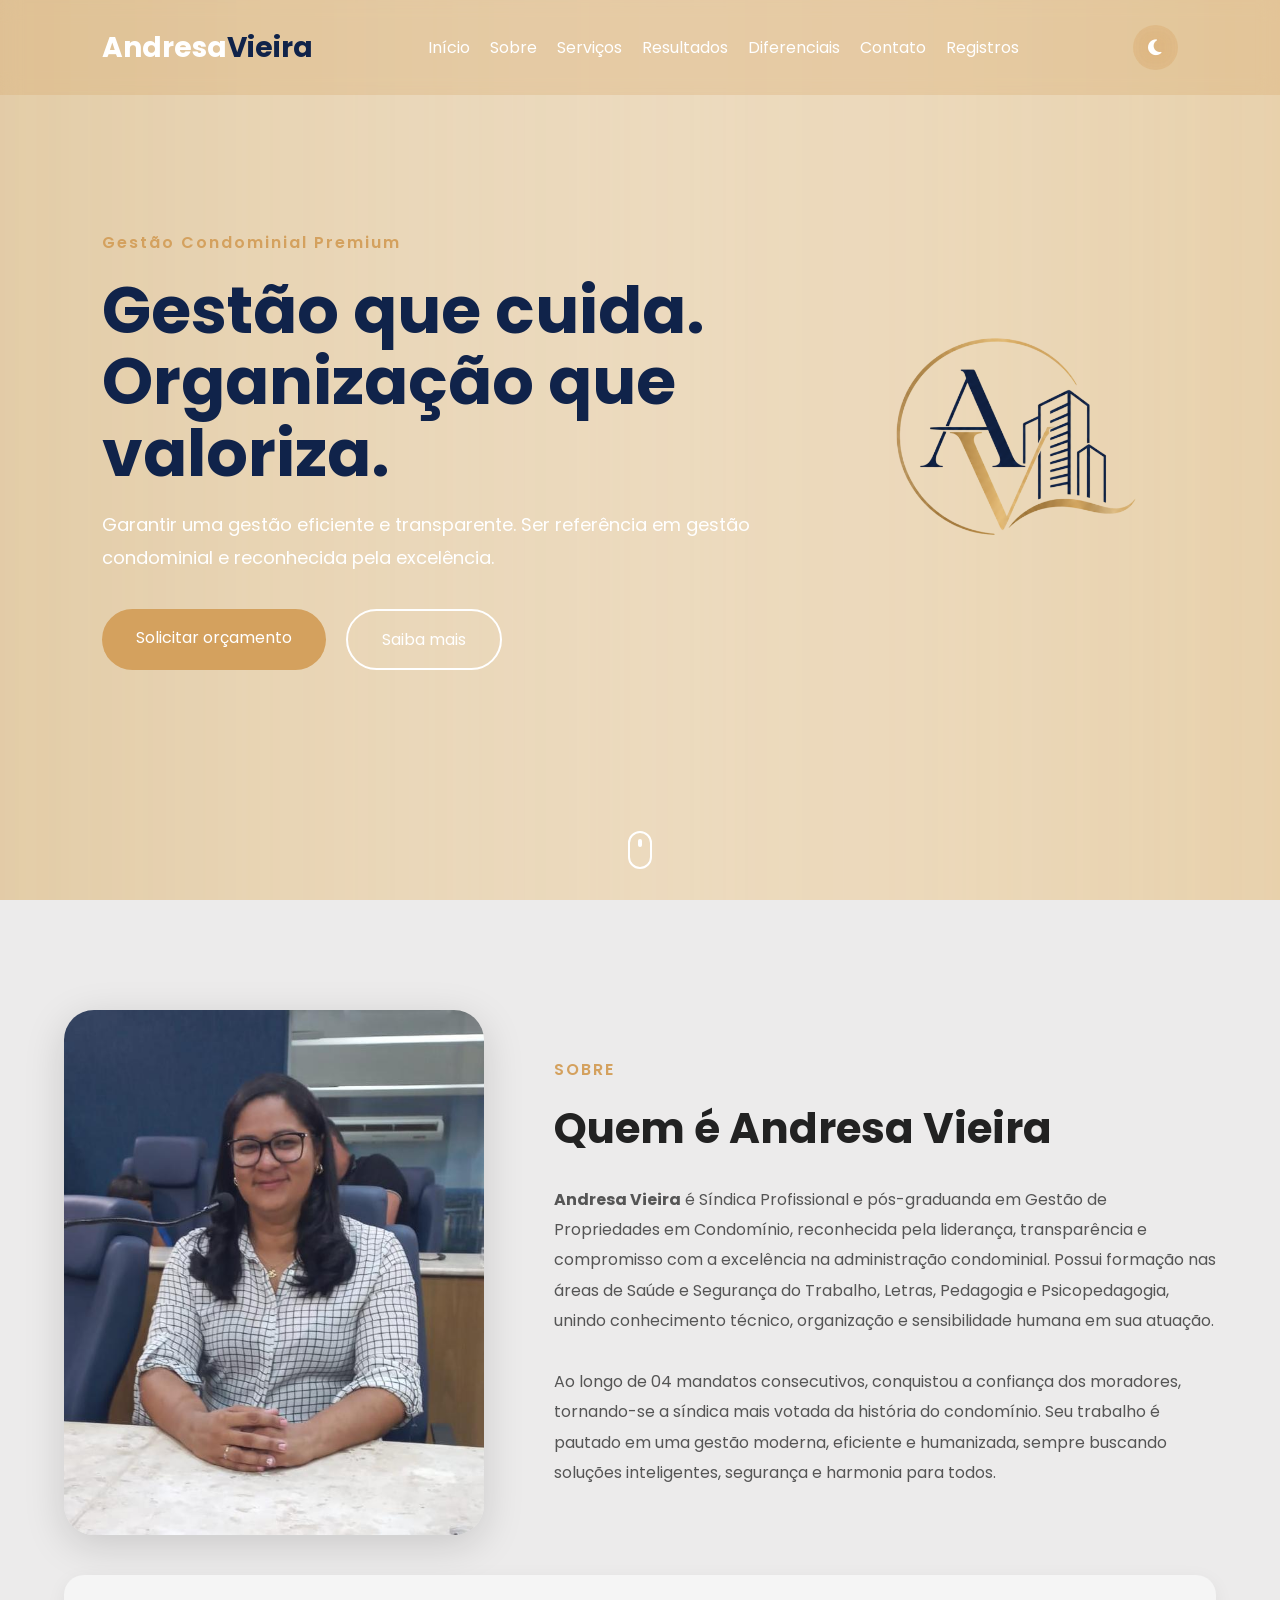
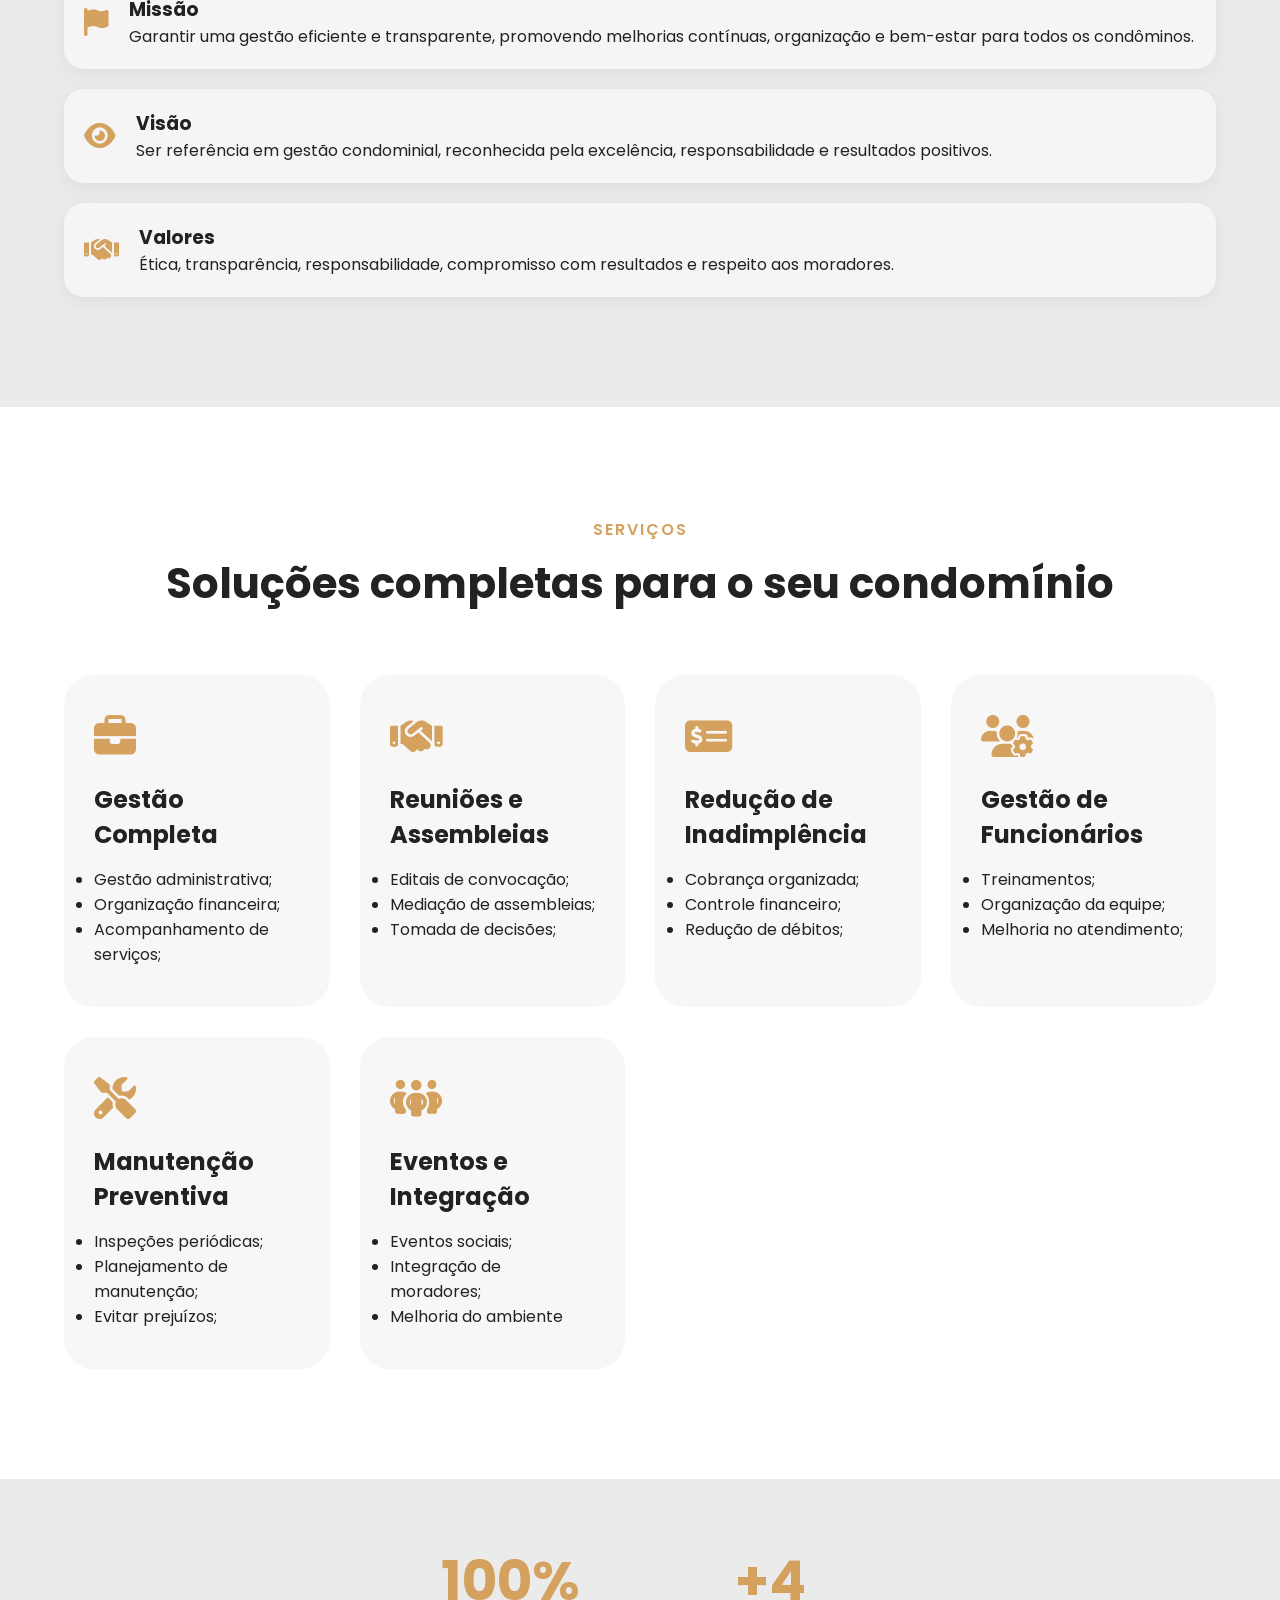
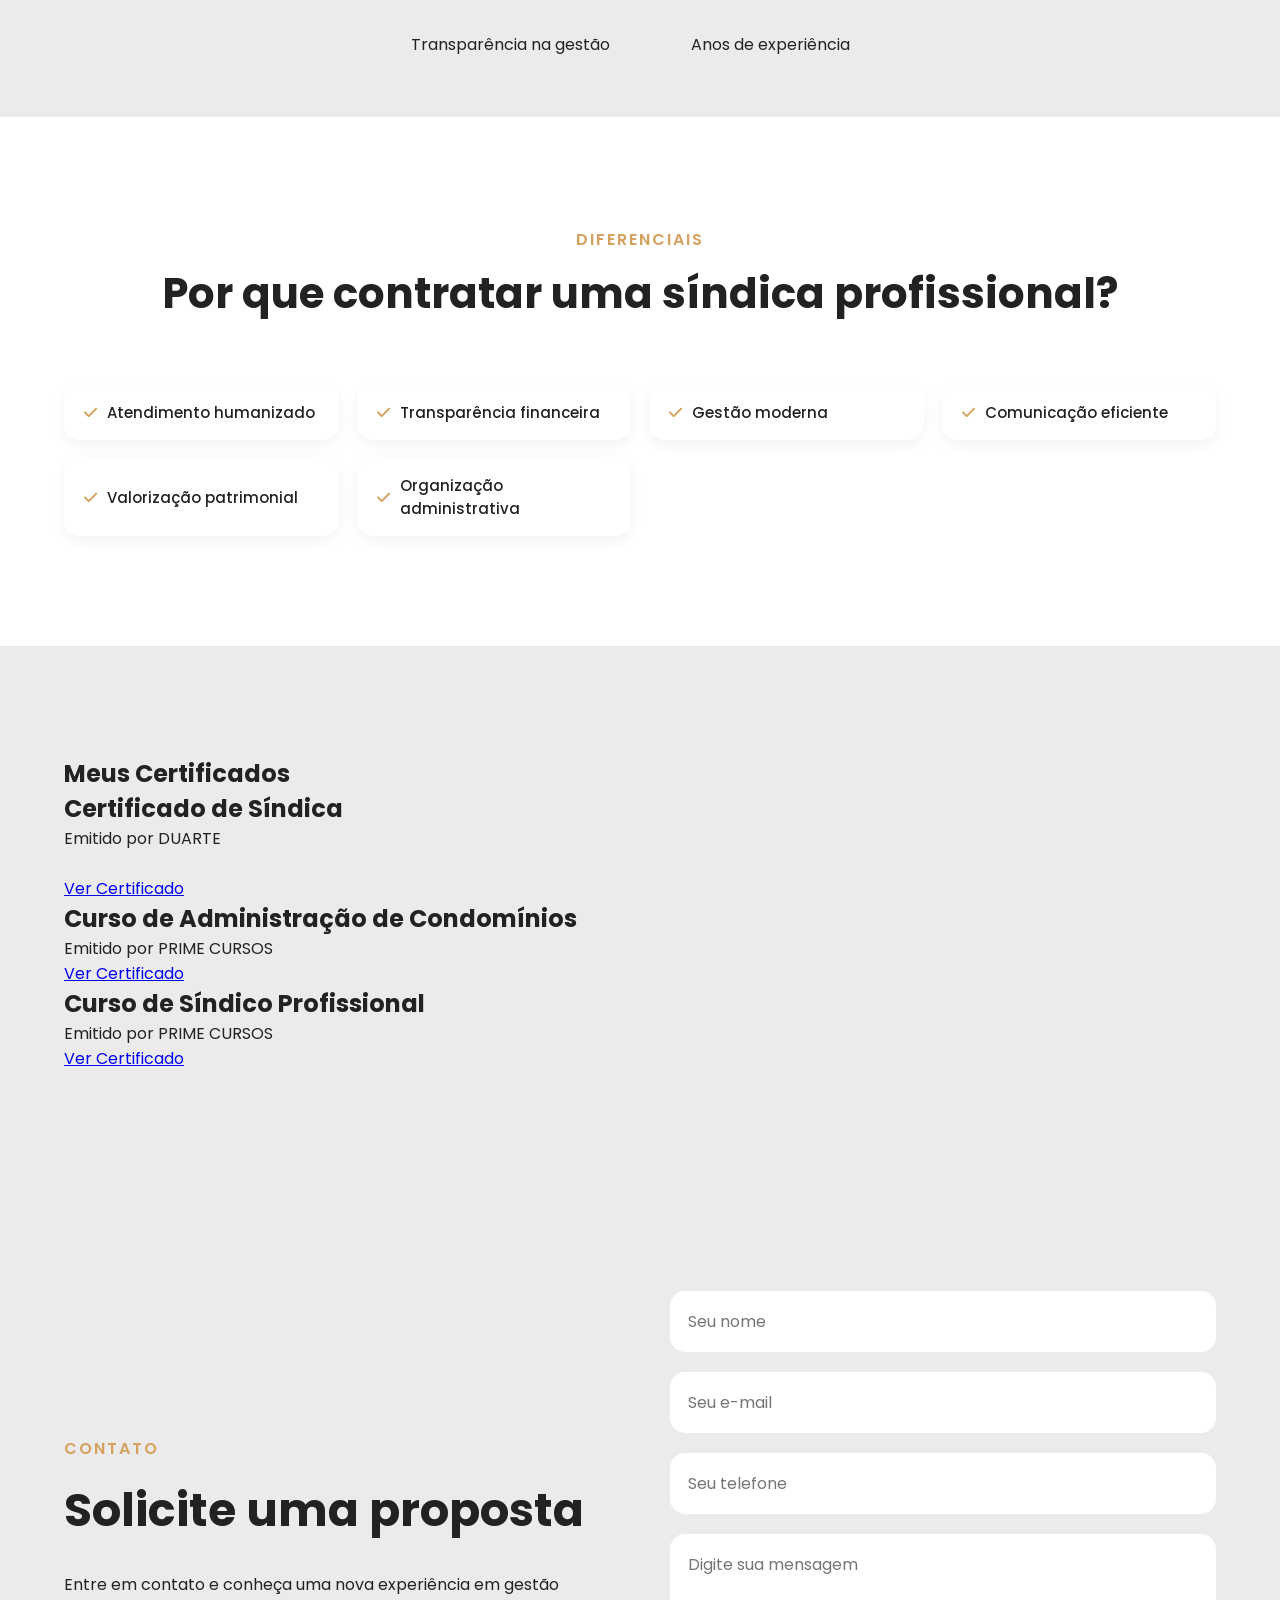
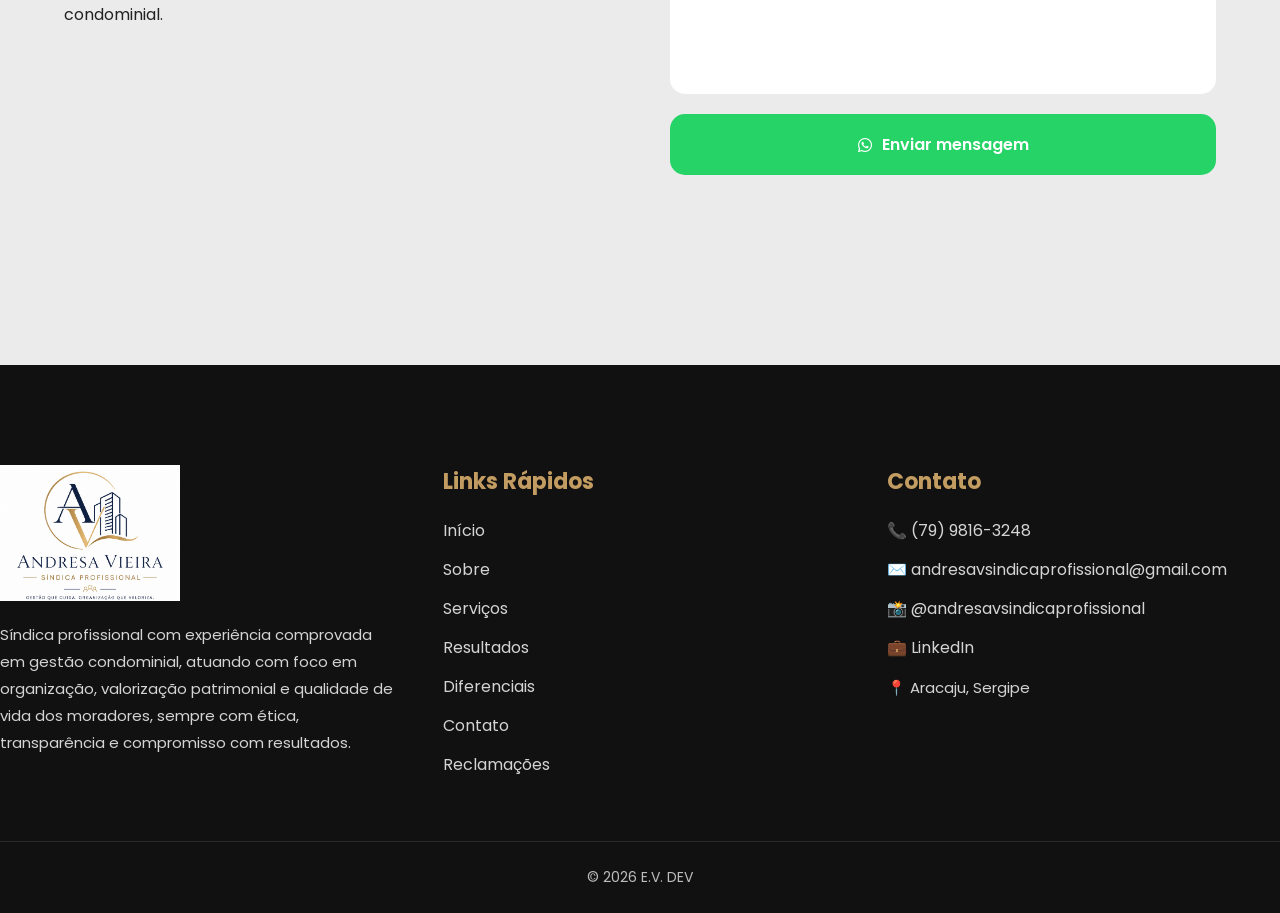
==== commit 32be4a04: "Update index.html" ====
--- a/index.html
+++ b/index.html
@@ -290,6 +290,39 @@
       </div>
     </section>
 
+    <!-- CERTIFICADOS -->
+        <section class="certificados">
+          <h1>Meus Certificados</h1>
+
+         <div class="certificados-container">
+
+         <div class="certificado-grid">
+            <h2>Certificado de Síndica</h2>
+            <p>Emitido por DUARTE</p> <br>
+            <a href="certificados/certificado de Sindica.pdf" target="_blank">
+                Ver Certificado
+            </a>
+         </div>
+
+         <div class="certificado-grid">
+            <h2>Curso de Administração de Condomínios</h2>
+            <p>Emitido por PRIME CURSOS</p>
+            <a href="certificados/Curso de Administração de Condomínios.pdf" target="_blank">
+                Ver Certificado
+            </a>
+         </div>
+
+         <div class="certificado-grid">
+            <h2>Curso de Síndico Profissional</h2>
+            <p>Emitido por PRIME CURSOS</p>
+            <a href="certificados/Curso de Síndico Profissional.pdf" target="_blank">
+                Ver Certificado
+            </a>
+         </div>
+
+          </div>
+        </section>            
+
     <!-- CONTATO -->
 
     <section class="contato animacao" id="contato">
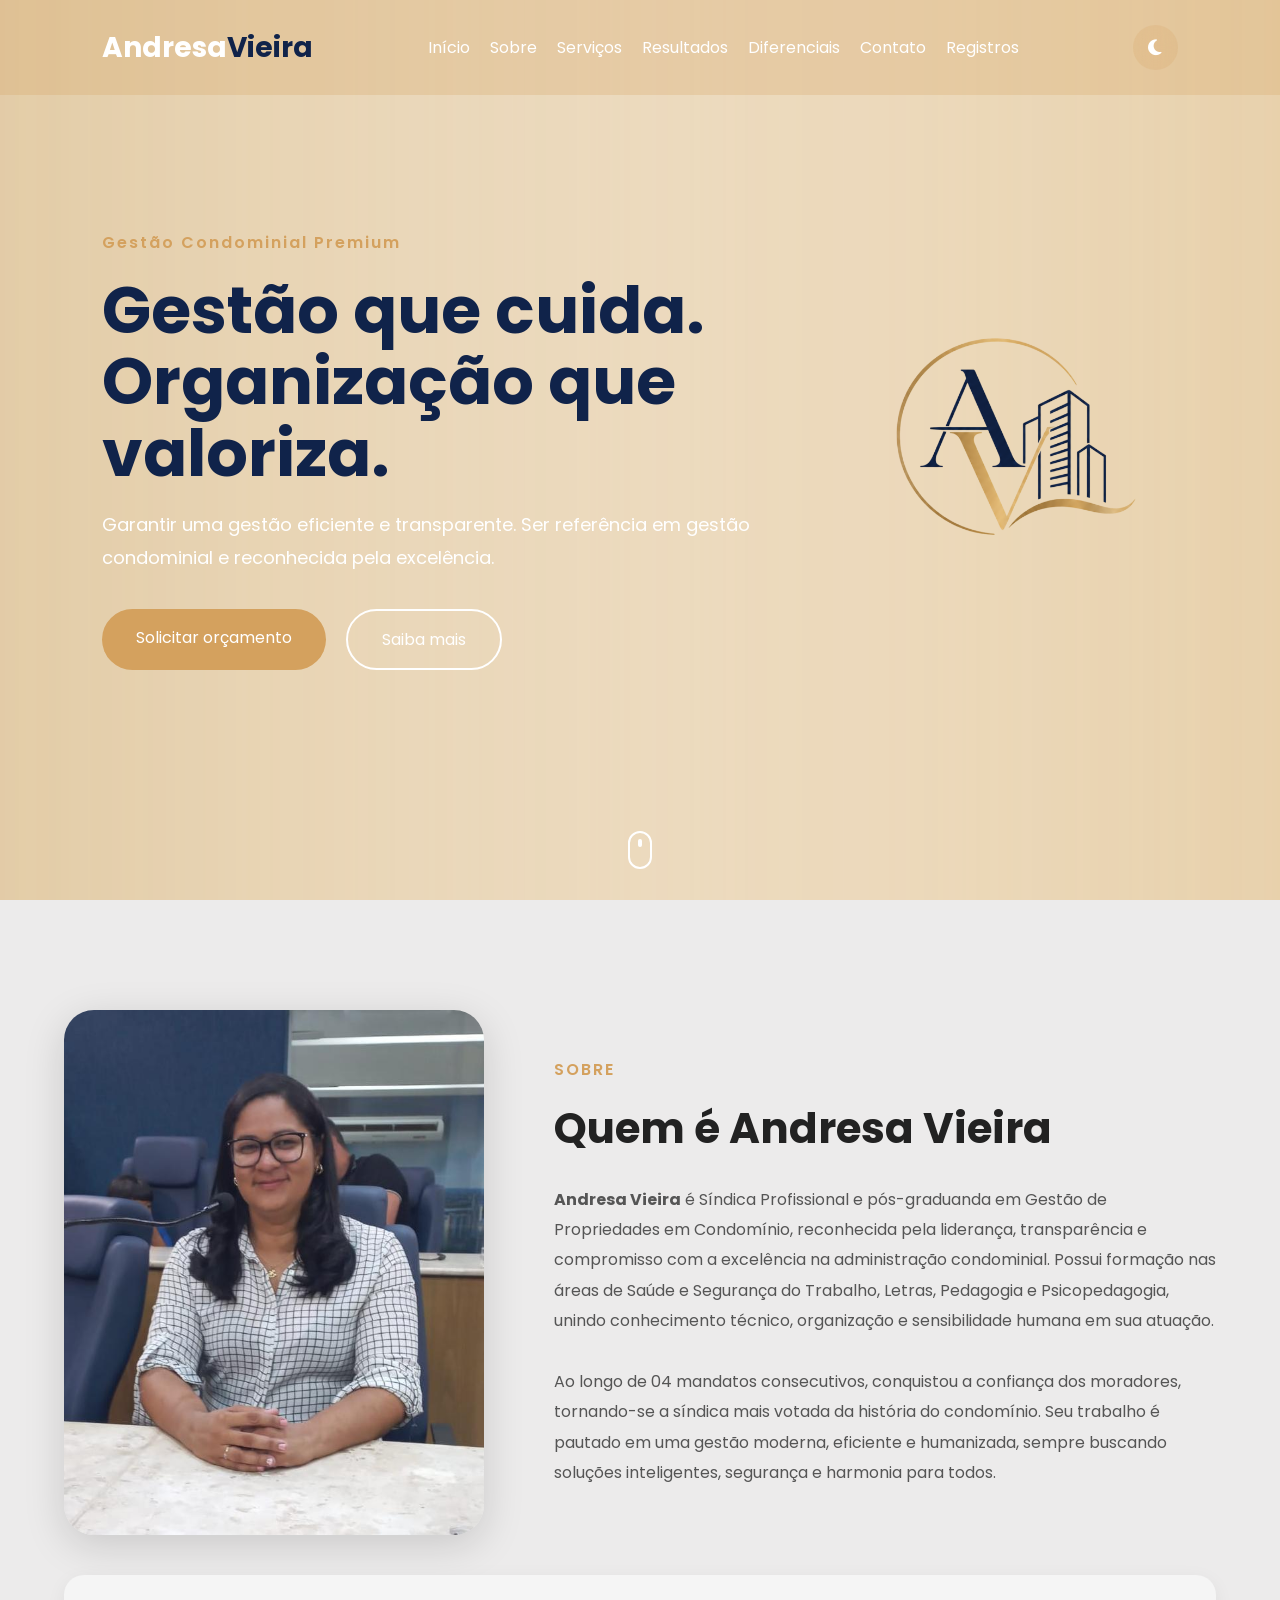
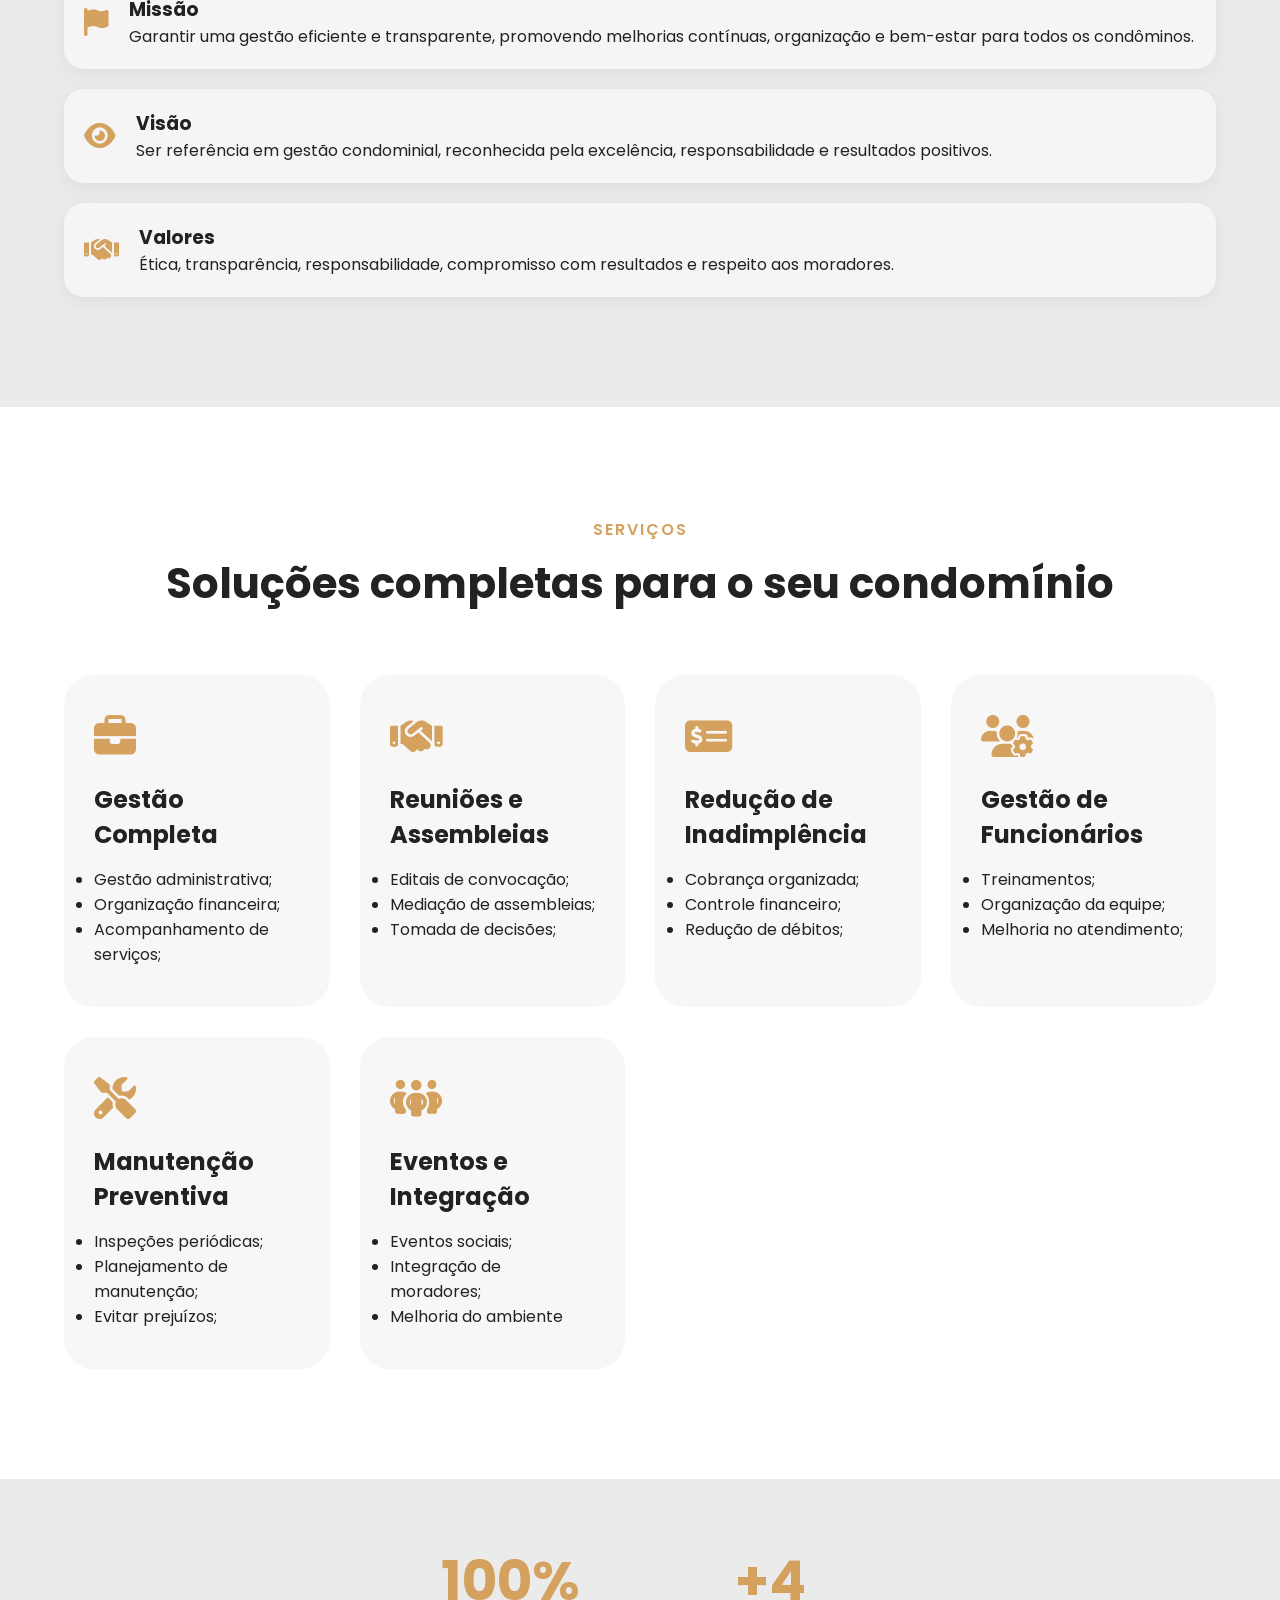
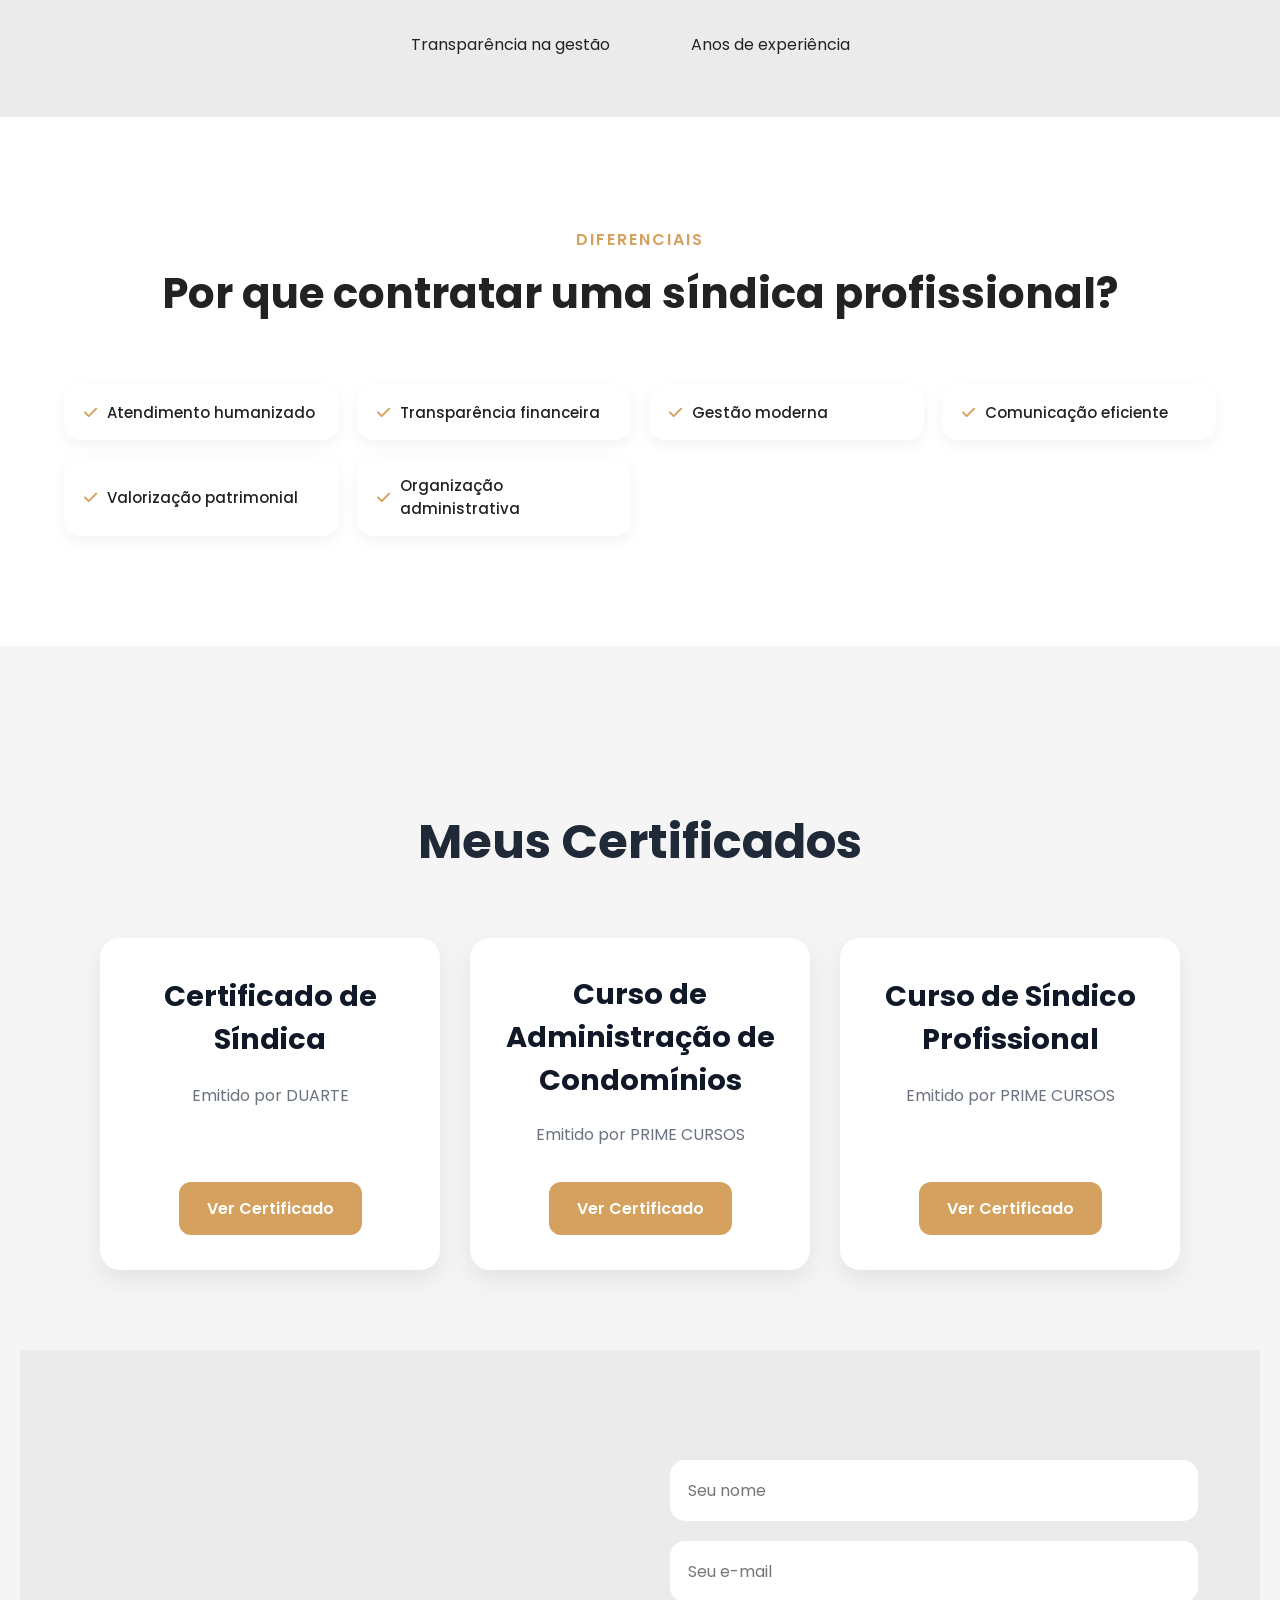
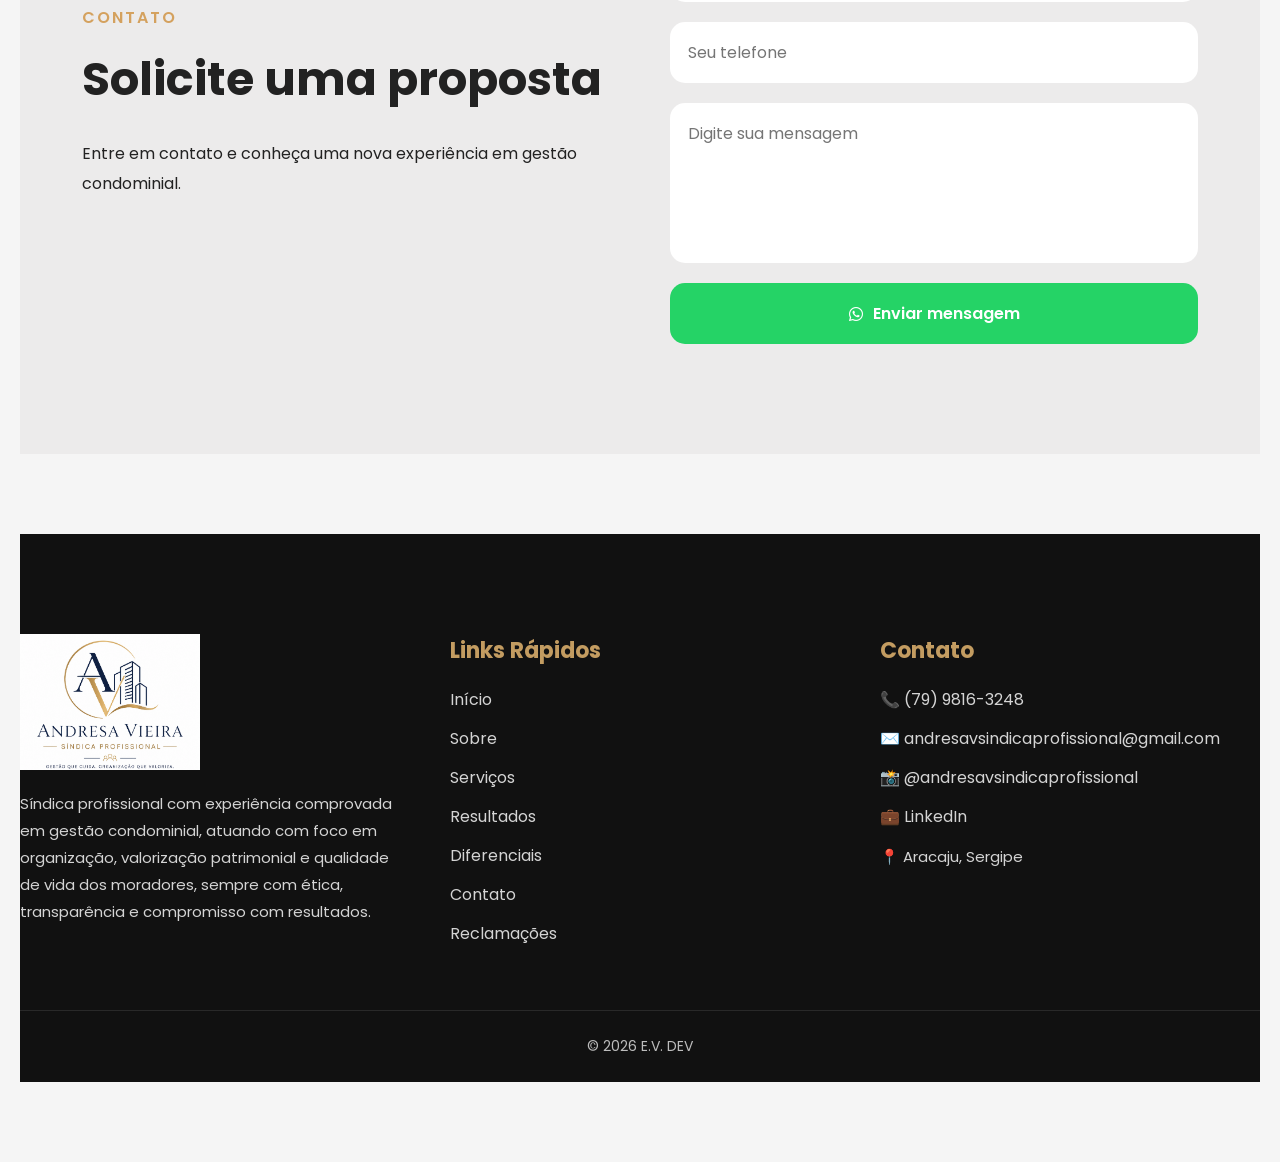
==== commit ab5cf309: "Update index.html" ====
--- a/index.html
+++ b/index.html
@@ -291,6 +291,7 @@
     </section>
 
     <!-- CERTIFICADOS -->
+        <section class="certificados animacao" id="certificados">
         <section class="certificados">
           <h1>Meus Certificados</h1>
 
@@ -321,7 +322,7 @@
          </div>
 
           </div>
-        </section>            
+        </section>         
 
     <!-- CONTATO -->
 
--- a/style.css
+++ b/style.css
@@ -88,6 +88,8 @@
 }
 
 body.dark-mode header {
+  width: 100%;
+  min-height: 100vh;
   background: url("img/logo-night.png");
 
   background-size: cover;
@@ -203,7 +205,8 @@
   z-index: 1000;
 
   background: rgba(212, 161, 94, 0.25);
-  backdrop-filter: blur(10px);
+  backdrop-filter: blur(12x);
+  transition: 0.4s;
 }
 
 body.dark-mode nav {
@@ -241,7 +244,7 @@
 /* MOBILE */
 @media (max-width: 768px) {
   .logo {
-    font-size: 18px !important;
+    font-size: 18px;
   }
 }
 
@@ -663,6 +666,119 @@
 }
 
 /* ==================== */
+/* CERTIFICADOS */
+/* ==================== */
+.certificados {
+    padding: 80px 20px;
+    background: #f5f5f5;
+}
+
+.certificados h1 {
+    text-align: center;
+    font-size: 3rem;
+    font-weight: 700;
+    color: #1f2937;
+    margin-bottom: 60px;
+}
+
+.certificados-container {
+    display: flex;
+    justify-content: center;
+    align-items: stretch;
+    gap: 30px;
+    flex-wrap: wrap;
+}
+
+.certificado-grid {
+    background: #fff;
+    width: 340px;
+    min-height: 280px;
+    padding: 35px 25px;
+    border-radius: 20px;
+    box-shadow: 0 10px 25px rgba(0, 0, 0, 0.08);
+
+    display: flex;
+    flex-direction: column;
+    align-items: center;
+    text-align: center;
+
+    transition: all 0.3s ease;
+}
+
+.certificado-grid:hover {
+    transform: translateY(-10px);
+    box-shadow: 0 15px 35px rgba(0, 0, 0, 0.15);
+}
+
+.certificado-grid h2 {
+    font-size: 1.8rem;
+    color: #111827;
+    margin-bottom: 20px;
+    min-height: 90px;
+
+    display: flex;
+    align-items: center;
+    justify-content: center;
+}
+
+.certificado-grid p {
+    font-size: 1rem;
+    color: #6b7280;
+    margin-bottom: 35px;
+}
+
+.certificado-grid a {
+    margin-top: auto;
+
+    text-decoration: none;
+    background: #d4a15e;
+    color: #fff;
+    font-weight: 600;
+
+    padding: 14px 28px;
+    border-radius: 12px;
+
+    transition: all 0.3s ease;
+}
+
+.certificado-grid a:hover {
+    background: #c08b47;
+    transform: scale(1.05);
+}
+
+/* Modo Escuro - Certificados */
+
+body.dark-mode .certificados{
+    background: #121212;
+}
+
+body.dark-mode .certificados h1{
+    color: #ffffff;
+}
+
+body.dark-mode .certificado-grid{
+    background: #1e1e1e;
+    box-shadow: 0 10px 30px rgba(0,0,0,.4);
+}
+
+body.dark-mode .certificado-grid h2{
+    color: #ffffff;
+}
+
+body.dark-mode .certificado-grid p{
+    color: #cfcfcf;
+}
+
+body.dark-mode .certificado-grid a{
+    background: #d4a15e;
+    color: #ffffff;
+}
+
+body.dark-mode .certificado-grid a:hover{
+    background: #b9833f;
+}
+
+/* ==================== */
 /* CONTATO */
 /* ==================== */
 
@@ -693,6 +809,179 @@
   color: #222;
 }
 
+/* ==================== */
+/* RECLAMAÇÕES */
+/* ==================== */
+
+.reclamacoes{
+    background:#ecebeb;
+    padding:110px 5%;
+}
+
+.reclamacoes .content{
+    width:100%;
+}
+
+.reclamacoes .topbar{
+    margin-bottom:40px;
+}
+
+.reclamacoes .mini-title{
+    color:#d4a15e;
+    font-weight:600;
+    letter-spacing:2px;
+}
+
+.reclamacoes .topbar h1{
+    font-size:48px;
+    color:#10234a;
+    margin:10px 0;
+}
+
+.reclamacoes .topbar p{
+    color:#666;
+    font-size:18px;
+}
+
+/* GRID */
+
+.reclamacoes .cards{
+    display:grid;
+
+    grid-template-columns:
+    repeat(auto-fit,minmax(320px,1fr));
+
+    gap:30px;
+
+        align-items:stretch;
+}
+
+/* CARD */
+
+.reclamacoes .card{
+    background:white;
+
+    padding:30px;
+
+    border-radius:25px;
+
+    box-shadow:
+    0 10px 30px rgba(0,0,0,.08);
+
+    transition:.3s;
+
+      display:flex;
+    flex-direction:column;
+    height:100%;
+}
+
+.reclamacoes .card:hover{
+    transform:translateY(-8px);
+}
+
+.reclamacoes .card h2{
+    color:#10234a;
+    font-size:30px;
+    margin-bottom:12px;
+}
+
+.reclamacoes .card p{
+    color:#666;
+    line-height:1.7;
+    margin-bottom:25px;
+
+    flex:1;
+}
+
+/* BOTÃO */
+
+.reclamacoes .btn-card{
+    display:block;
+
+    width:100%;
+
+    text-align:center;
+
+    background:#d4a15e;
+
+    color:white;
+
+    padding:15px;
+
+    border-radius:12px;
+
+    text-decoration:none;
+
+    font-weight:600;
+
+    transition:.3s;
+
+    margin-top:auto;
+}
+
+.reclamacoes .btn-card:hover{
+    background:#b9833f;
+}
+
+/* RESPONSIVO */
+
+@media(max-width:768px){
+
+    .reclamacoes{
+        padding:80px 20px;
+    }
+
+    .reclamacoes .topbar h1{
+        font-size:34px;
+    }
+
+    .reclamacoes .topbar p{
+        font-size:16px;
+    }
+
+    .reclamacoes .cards{
+        grid-template-columns:1fr;
+    }
+
+}
+
+/* ==================== */
+/* DARK MODE */
+/* ==================== */
+
+body.dark-mode .reclamacoes{
+    background:#121212;
+}
+
+body.dark-mode .reclamacoes .topbar h1{
+    color:#ffffff;
+}
+
+body.dark-mode .reclamacoes .topbar p{
+    color:#bdbdbd;
+}
+
+body.dark-mode .reclamacoes .card{
+    background:#1e1e1e;
+    box-shadow:0 10px 30px rgba(0,0,0,.4);
+}
+
+body.dark-mode .reclamacoes .card h2{
+    color:#ffffff;
+}
+
+body.dark-mode .reclamacoes .card p{
+    color:#cfcfcf;
+}
+
+body.dark-mode .reclamacoes .btn-card{
+    background:#d4a15e;
+}
+
+body.dark-mode .reclamacoes .btn-card:hover{
+    background:#b9833f;
+}
+
 .formulario {
   display: flex;
   flex-direction: column;
@@ -732,6 +1021,7 @@
 
   transition: 0.3s;
 }
+
 
 .btn-whatsapp {
   width: 100%;
@@ -972,3 +1262,4 @@
     align-items: center;
   }
 }
+
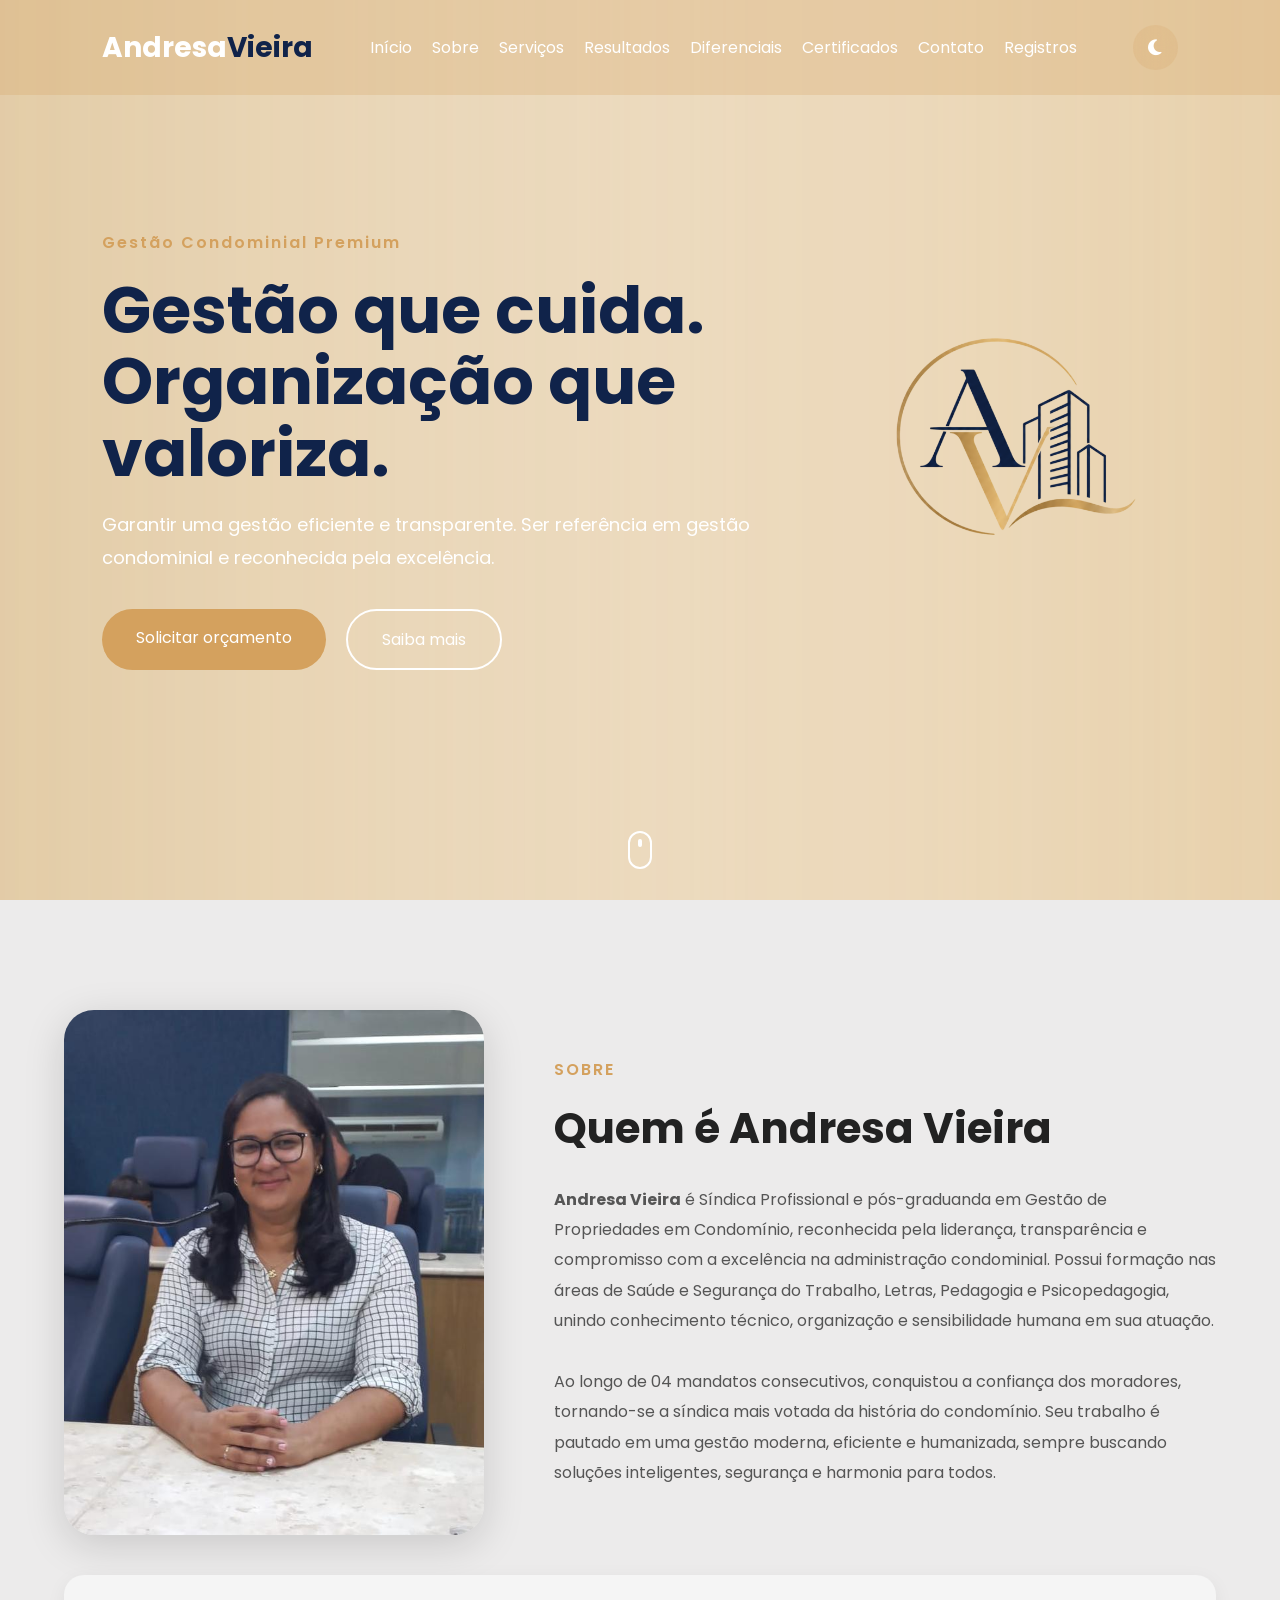
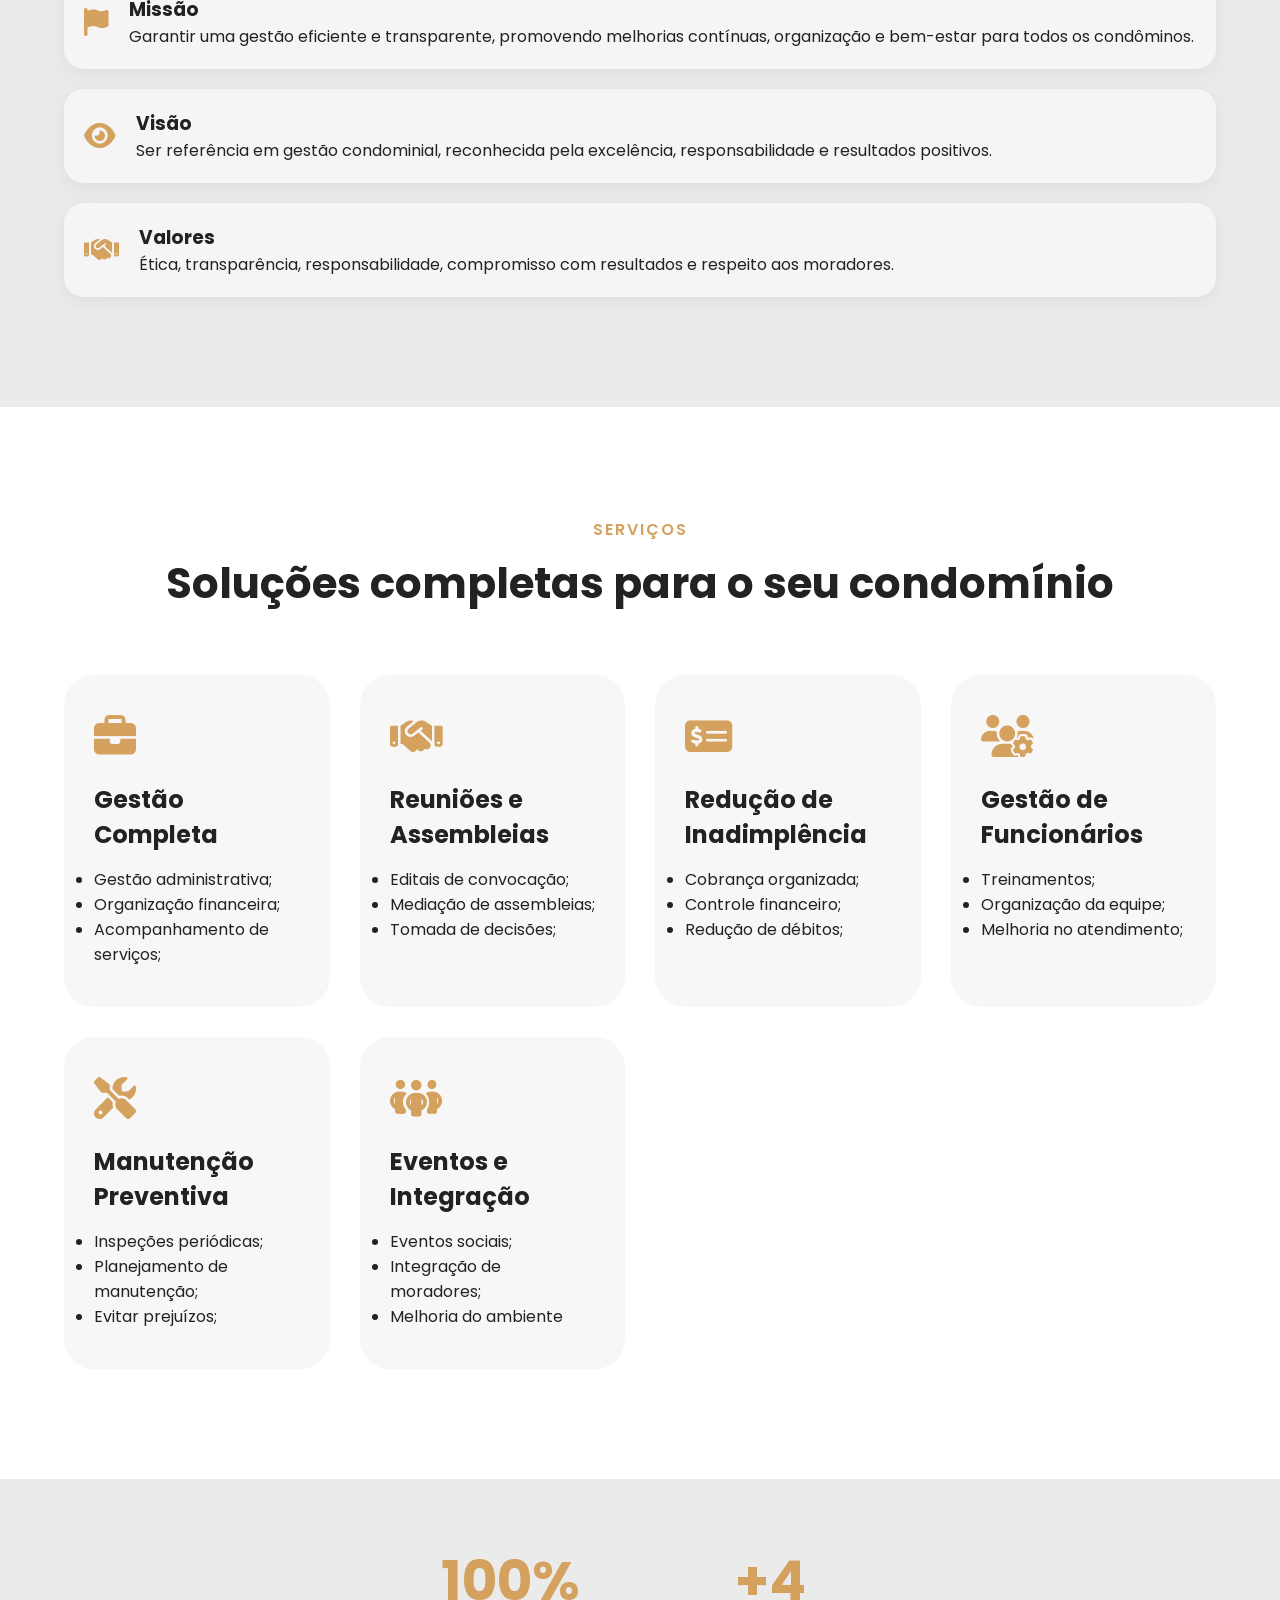
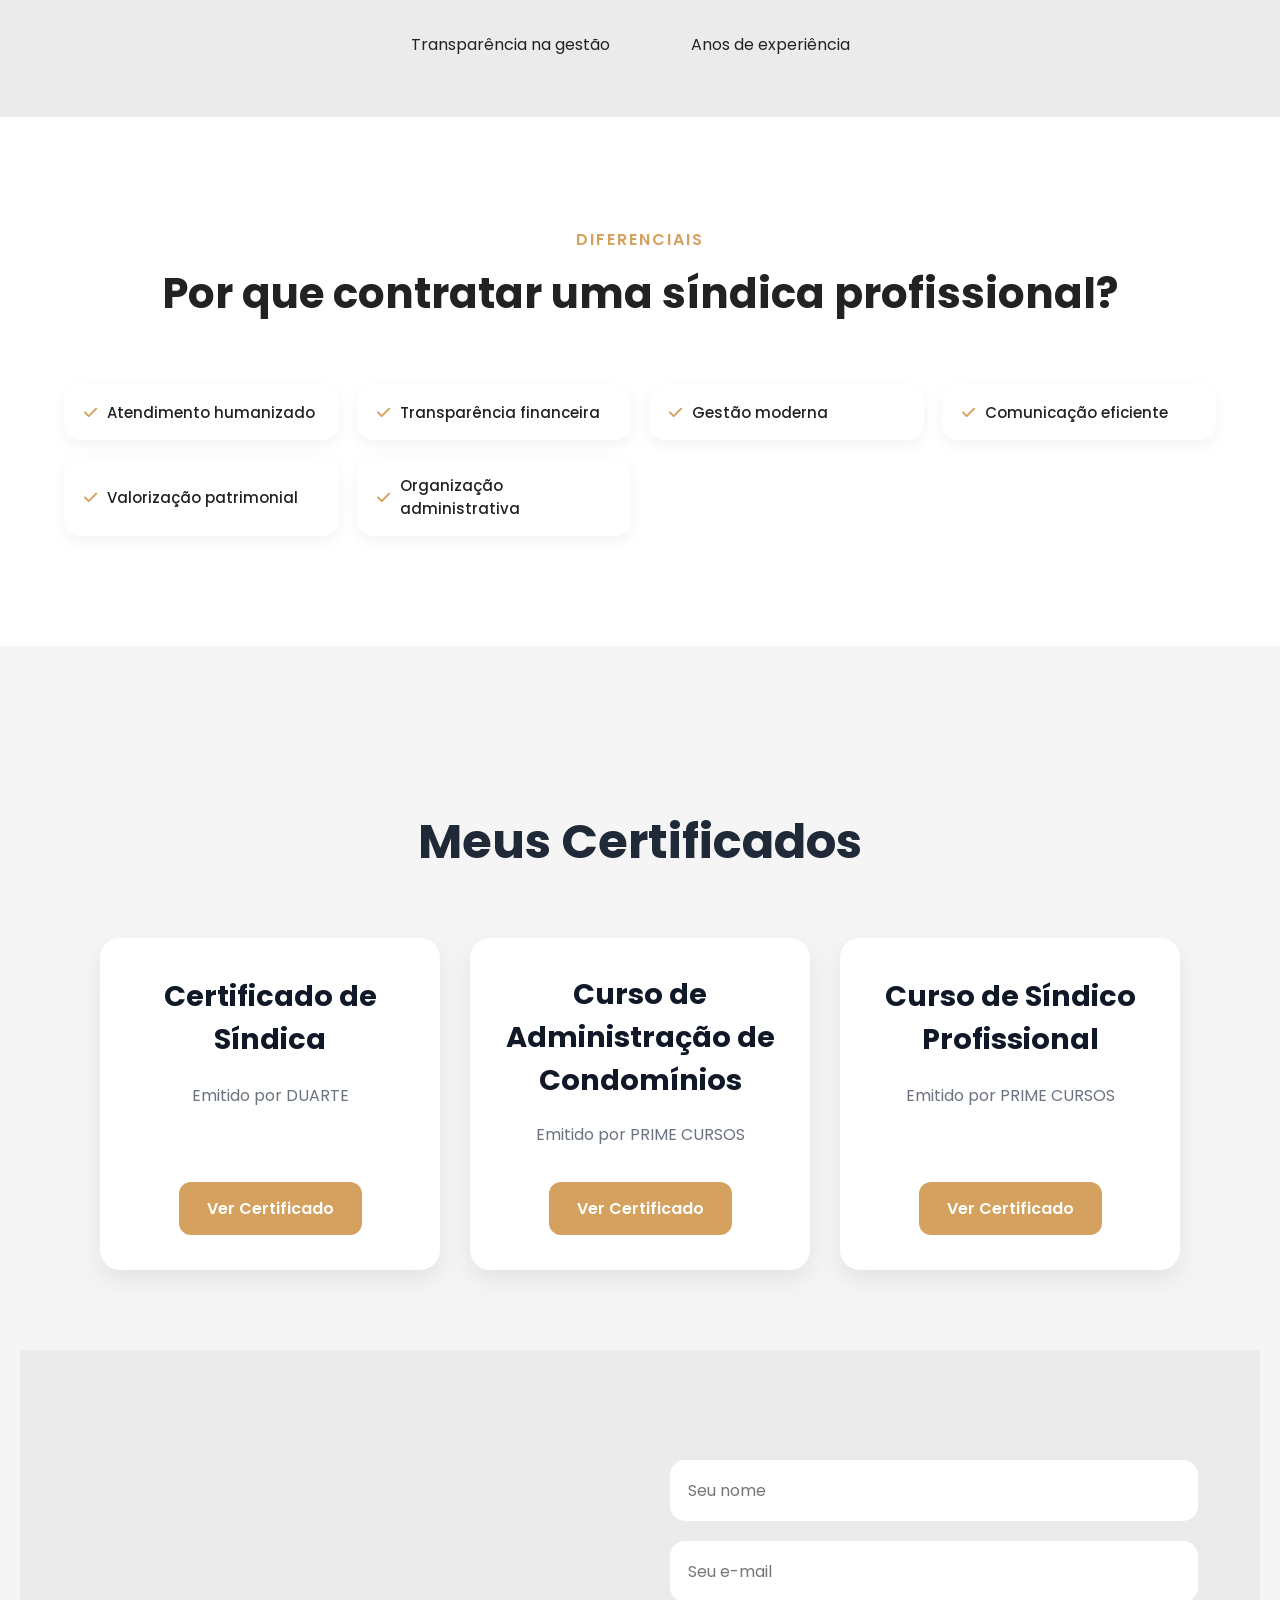
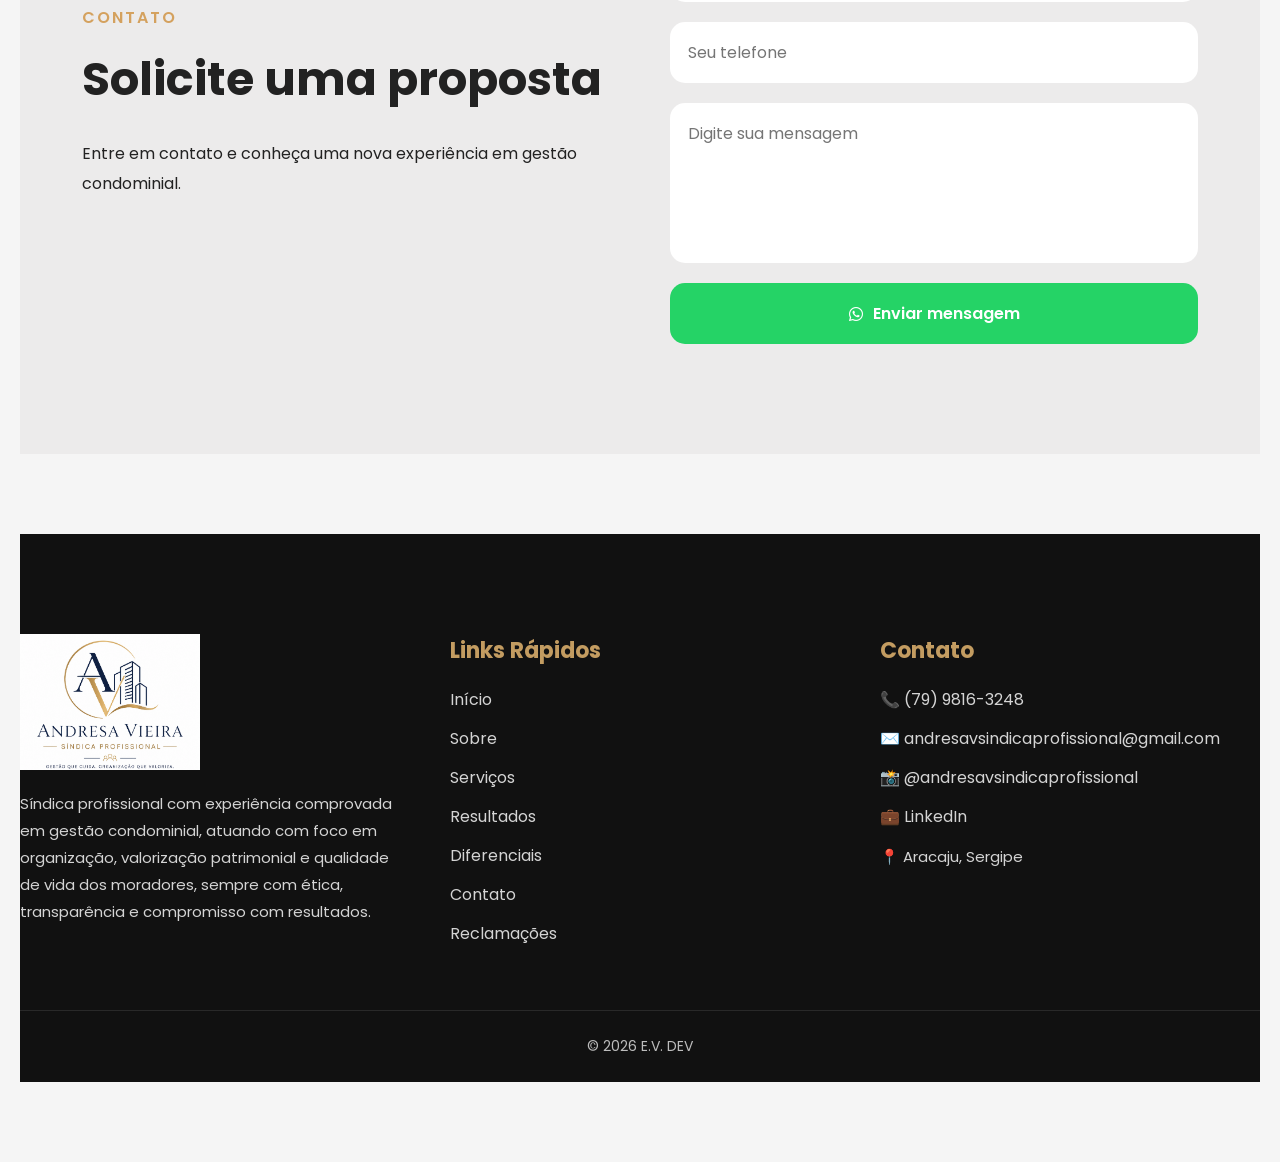
==== commit 5e895a03: "Update index.html" ====
--- a/index.html
+++ b/index.html
@@ -31,6 +31,7 @@
           <li><a href="#servicos">Serviços</a></li>
           <li><a href="#numeros">Resultados</a></li>
           <li><a href="#diferenciais">Diferenciais</a></li>
+          <li><a href="#certificados">Certificados</a></li>
           <li><a href="#contato">Contato</a></li>
           <li><a href="registro.html">Registros</a></li>
         </ul>
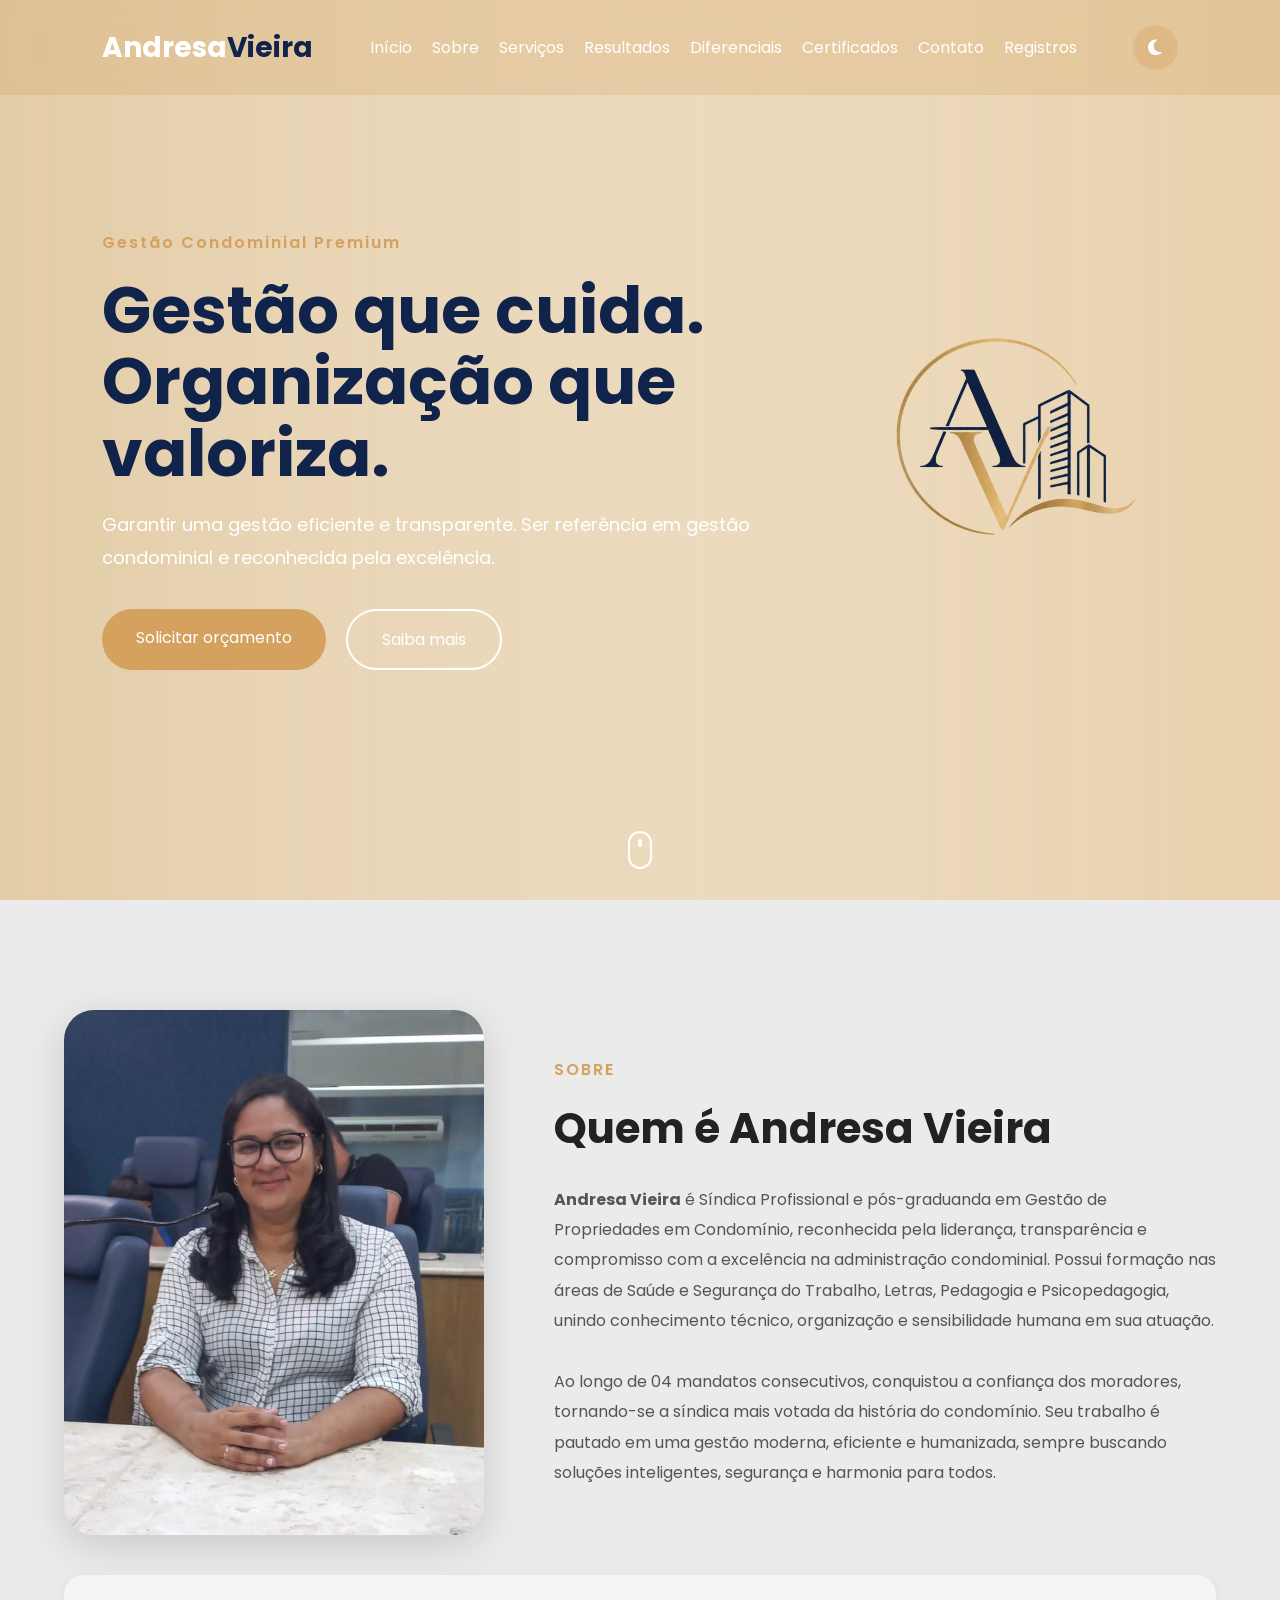
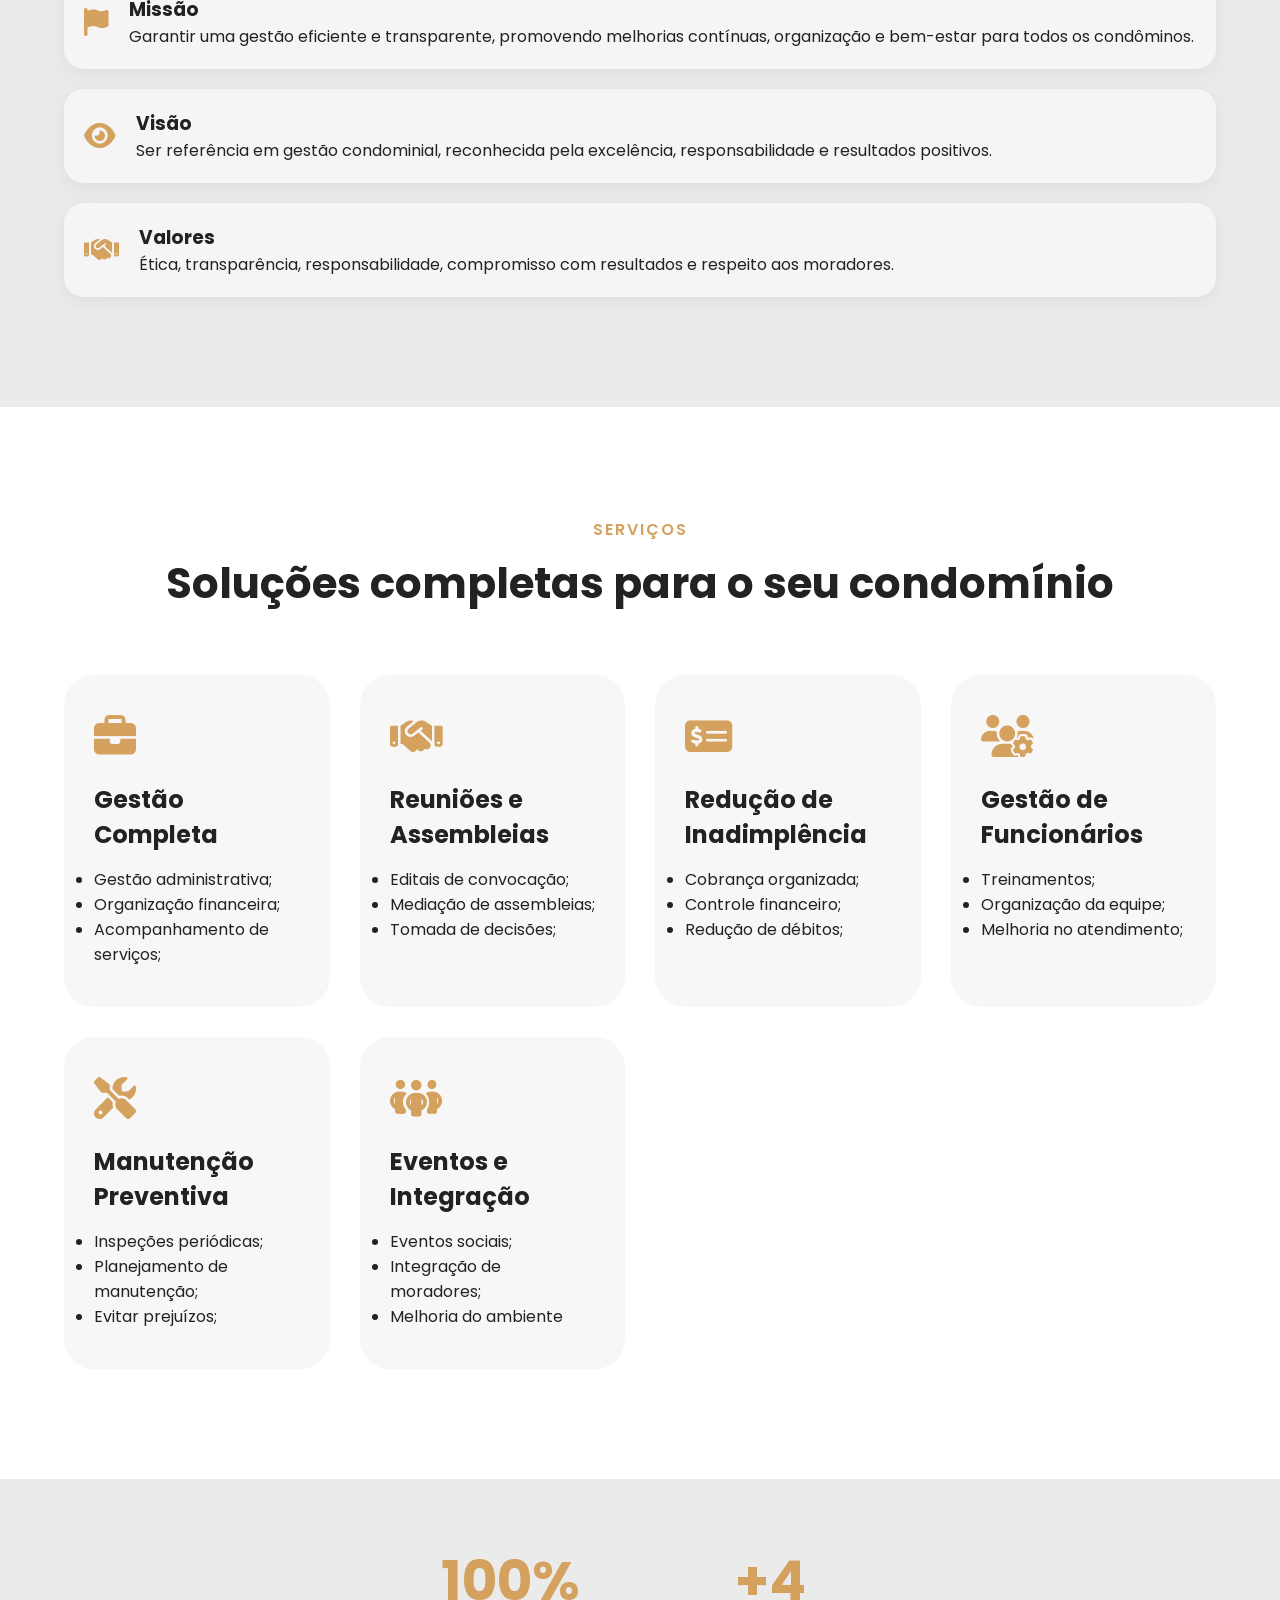
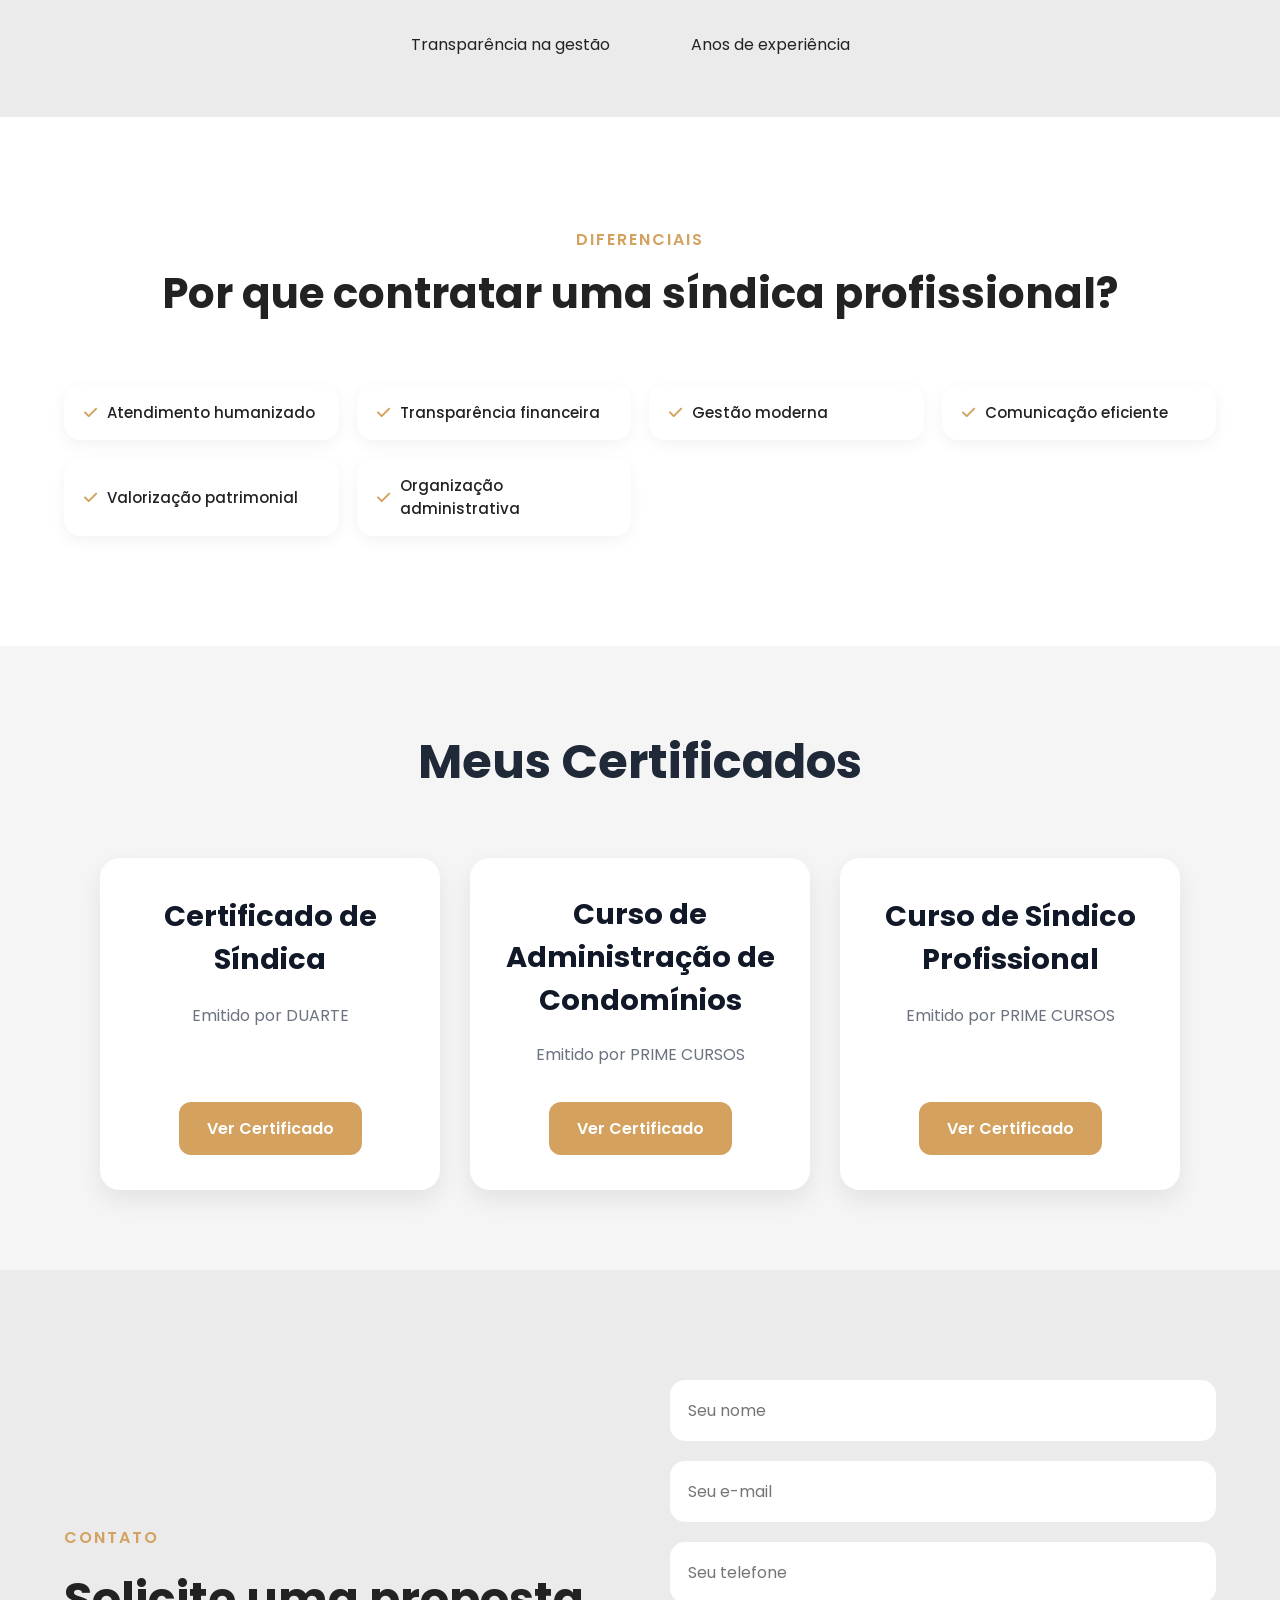
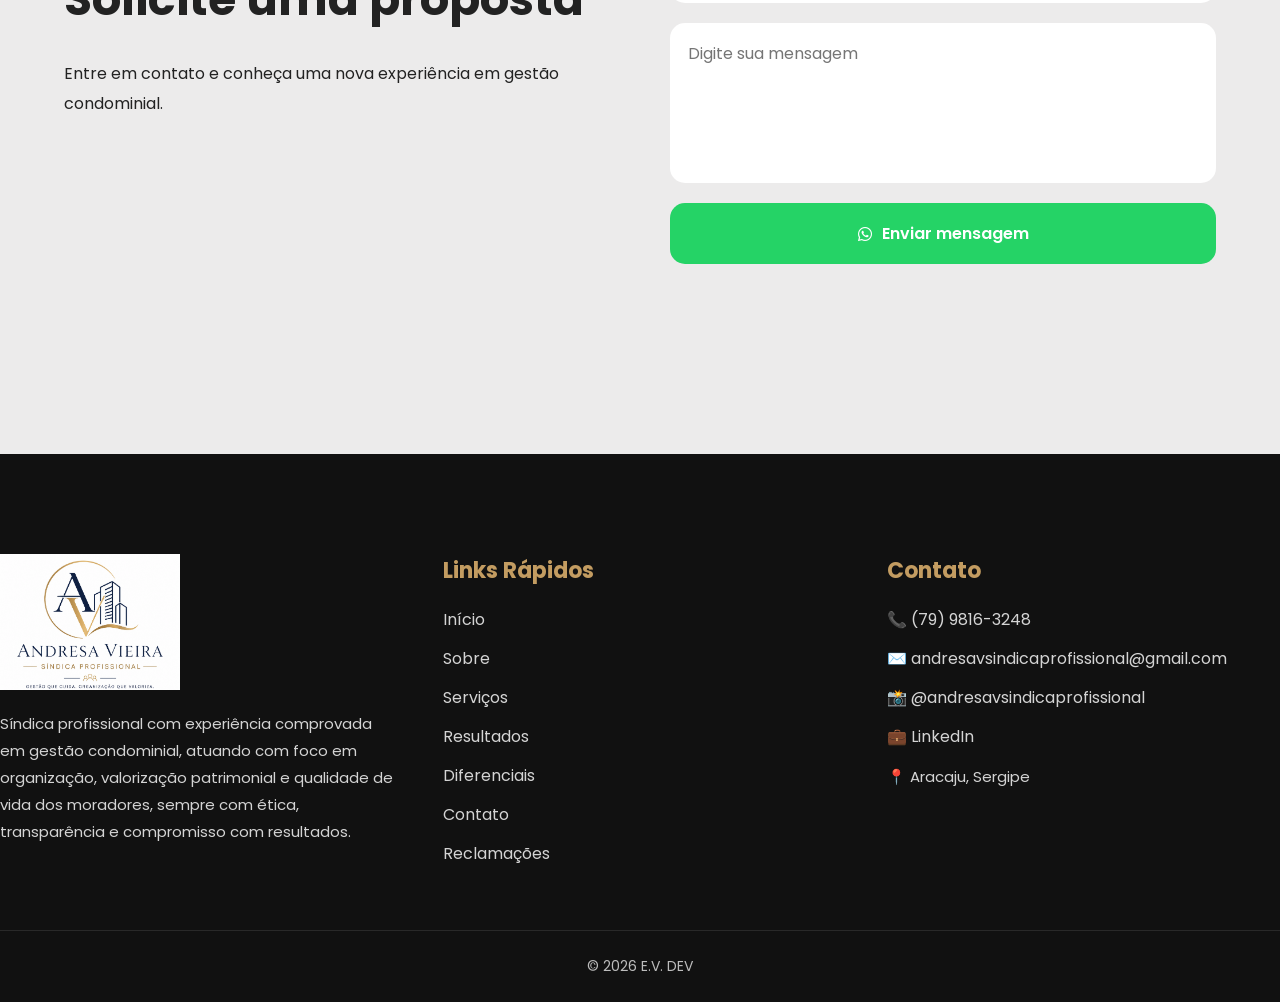
==== commit b8192320: "Update index.html" ====
--- a/index.html
+++ b/index.html
@@ -22,8 +22,6 @@
     <header id="inicio">
       <nav>
         <div class="logo">Andresa<span>Vieira</span></div>
-        
-      
 
         <ul class="nav-links" id="nav-links">
           <li><a href="#inicio">Início</a></li>
@@ -36,16 +34,15 @@
           <li><a href="registro.html">Registros</a></li>
         </ul>
 
-          <button id="dark-mode-toggle" class="dark-btn">
-        <i class="fa-solid fa-moon"></i>
-       </button>
+        <button id="dark-mode-toggle" class="dark-btn">
+          <i class="fa-solid fa-moon"></i>
+        </button>
 
         <div class="menu-btn" id="menu-btn">
           <span></span>
           <span></span>
           <span></span>
         </div>
-
       </nav>
 
       <div class="hero">
@@ -66,19 +63,20 @@
           </div>
         </div>
 
-           <div class="hero-img">
-          <img src="img/andresavieiralogo.png" alt="Andresa Vieira Síndica Profissional" />
-        </div>
-          
+        <div class="hero-img">
+          <img
+            src="img/andresavieiralogo.png"
+            alt="Andresa Vieira Síndica Profissional"
+          />
+        </div>
+
         <!-- INDICADOR DE SCROLL -->
-          <div class="scroll-indicator">
-           <div class="scroll-mouse">
-           <div class="scroll-dot"></div>
-          </div>
-  </div> 
-
-      </div>
-
+        <div class="scroll-indicator">
+          <div class="scroll-mouse">
+            <div class="scroll-dot"></div>
+          </div>
+        </div>
+      </div>
     </header>
 
     <!-- SOBRE -->
@@ -96,56 +94,62 @@
             <h2>Quem é Andresa Vieira</h2>
 
             <p>
-             <b>Andresa Vieira</b> é Síndica Profissional e pós-graduanda em Gestão de 
-             Propriedades em Condomínio, reconhecida pela liderança, transparência e 
-             compromisso com a excelência na administração condominial. Possui formação nas 
-             áreas de Saúde e Segurança do Trabalho, Letras, Pedagogia e Psicopedagogia, 
-             unindo conhecimento técnico, organização e sensibilidade humana em sua atuação.
-             <br/><br/>
-             Ao longo de 04 mandatos consecutivos, conquistou a confiança dos moradores, 
-             tornando-se a síndica mais votada da história do condomínio. 
-             Seu trabalho é pautado em uma gestão moderna, eficiente e humanizada, 
-             sempre buscando soluções inteligentes, segurança e harmonia para todos.
+              <b>Andresa Vieira</b> é Síndica Profissional e pós-graduanda em
+              Gestão de Propriedades em Condomínio, reconhecida pela
+              liderança, transparência e compromisso com a excelência na
+              administração condominial. Possui formação nas áreas de Saúde e
+              Segurança do Trabalho, Letras, Pedagogia e Psicopedagogia,
+              unindo conhecimento técnico, organização e sensibilidade humana
+              em sua atuação.
+              <br /><br />
+              Ao longo de 04 mandatos consecutivos, conquistou a confiança dos
+              moradores, tornando-se a síndica mais votada da história do
+              condomínio. Seu trabalho é pautado em uma gestão moderna,
+              eficiente e humanizada, sempre buscando soluções inteligentes,
+              segurança e harmonia para todos.
             </p>
-
-            </div>
-          </div>
-        </div>
-      </div>
-
-              <div class="sobre-boxes">
-              <div class="sobre-box">
-                <i class="fa-solid fa-flag"></i>
-
-                <div>
-                  <h3>Missão</h3>
-                  <p>Garantir uma gestão eficiente e transparente, 
-                    promovendo melhorias contínuas, 
-                    organização e bem-estar para todos os condôminos.</p>
-                </div>
-              </div>
-
-              <div class="sobre-box">
-                <i class="fa-solid fa-eye"></i>
-
-                <div>
-                  <h3>Visão</h3>
-                  <p>Ser referência em gestão condominial, 
-                    reconhecida pela excelência, responsabilidade e 
-                    resultados positivos.</p>
-                </div>
-              </div>
-
-              <div class="sobre-box">
-                <i class="fa-solid fa-handshake"></i>
-
-                <div>
-                  <h3>Valores</h3>
-                  <p>Ética, transparência, responsabilidade, 
-                    compromisso com resultados e respeito 
-                    aos moradores.</p>
-                </div>
-
+          </div>
+        </div>
+      </div>
+
+      <div class="sobre-boxes">
+        <div class="sobre-box">
+          <i class="fa-solid fa-flag"></i>
+
+          <div>
+            <h3>Missão</h3>
+            <p>
+              Garantir uma gestão eficiente e transparente, promovendo
+              melhorias contínuas, organização e bem-estar para todos os
+              condôminos.
+            </p>
+          </div>
+        </div>
+
+        <div class="sobre-box">
+          <i class="fa-solid fa-eye"></i>
+
+          <div>
+            <h3>Visão</h3>
+            <p>
+              Ser referência em gestão condominial, reconhecida pela
+              excelência, responsabilidade e resultados positivos.
+            </p>
+          </div>
+        </div>
+
+        <div class="sobre-box">
+          <i class="fa-solid fa-handshake"></i>
+
+          <div>
+            <h3>Valores</h3>
+            <p>
+              Ética, transparência, responsabilidade, compromisso com
+              resultados e respeito aos moradores.
+            </p>
+          </div>
+        </div>
+      </div>
     </section>
 
     <!-- SERVIÇOS -->
@@ -164,21 +168,21 @@
           <h3>Gestão Completa</h3>
 
           <ul>
-          <li>Gestão administrativa;</li>
-          <li>Organização financeira;</li>
-          <li>Acompanhamento de serviços;</li>
-          </ul>
-        </div>
-
-        <div class="card"> 
+            <li>Gestão administrativa;</li>
+            <li>Organização financeira;</li>
+            <li>Acompanhamento de serviços;</li>
+          </ul>
+        </div>
+
+        <div class="card">
           <i class="fa-solid fa-handshake"></i>
 
           <h3>Reuniões e Assembleias</h3>
 
           <ul>
-          <li>Editais de convocação;</li>
-          <li>Mediação de assembleias;</li>
-          <li>Tomada de decisões;</li>
+            <li>Editais de convocação;</li>
+            <li>Mediação de assembleias;</li>
+            <li>Tomada de decisões;</li>
           </ul>
         </div>
 
@@ -188,9 +192,9 @@
           <h3>Redução de Inadimplência</h3>
 
           <ul>
-          <li>Cobrança organizada;</li>
-          <li>Controle financeiro;</li>
-          <li>Redução de débitos;</li>
+            <li>Cobrança organizada;</li>
+            <li>Controle financeiro;</li>
+            <li>Redução de débitos;</li>
           </ul>
         </div>
 
@@ -200,9 +204,9 @@
           <h3>Gestão de Funcionários</h3>
 
           <ul>
-           <li>Treinamentos;</li>
-           <li>Organização da equipe;</li>
-           <li>Melhoria no atendimento;</li>
+            <li>Treinamentos;</li>
+            <li>Organização da equipe;</li>
+            <li>Melhoria no atendimento;</li>
           </ul>
         </div>
 
@@ -212,9 +216,9 @@
           <h3>Manutenção Preventiva</h3>
 
           <ul>
-           <li>Inspeções periódicas;</li>
-           <li>Planejamento de manutenção;</li>
-           <li>Evitar prejuízos;</li>
+            <li>Inspeções periódicas;</li>
+            <li>Planejamento de manutenção;</li>
+            <li>Evitar prejuízos;</li>
           </ul>
         </div>
 
@@ -224,20 +228,17 @@
           <h3>Eventos e Integração</h3>
 
           <ul>
-           <li>Eventos sociais;</li>
-           <li>Integração de moradores;</li>
-           <li>Melhoria do ambiente</li>
-          </ul>
-        </div>
-
+            <li>Eventos sociais;</li>
+            <li>Integração de moradores;</li>
+            <li>Melhoria do ambiente</li>
+          </ul>
+        </div>
       </div>
     </section>
 
     <!-- NÚMEROS -->
 
     <section class="numeros animacao" id="numeros">
-     
-
       <div class="numero-box">
         <h2>100%</h2>
         <p>Transparência na gestão</p>
@@ -292,38 +293,43 @@
     </section>
 
     <!-- CERTIFICADOS -->
-        <section class="certificados animacao" id="certificados">
-        <section class="certificados">
-          <h1>Meus Certificados</h1>
-
-         <div class="certificados-container">
-
-         <div class="certificado-grid">
-            <h2>Certificado de Síndica</h2>
-            <p>Emitido por DUARTE</p> <br>
-            <a href="certificados/certificado de Sindica.pdf" target="_blank">
-                Ver Certificado
-            </a>
-         </div>
-
-         <div class="certificado-grid">
-            <h2>Curso de Administração de Condomínios</h2>
-            <p>Emitido por PRIME CURSOS</p>
-            <a href="certificados/Curso de Administração de Condomínios.pdf" target="_blank">
-                Ver Certificado
-            </a>
-         </div>
-
-         <div class="certificado-grid">
-            <h2>Curso de Síndico Profissional</h2>
-            <p>Emitido por PRIME CURSOS</p>
-            <a href="certificados/Curso de Síndico Profissional.pdf" target="_blank">
-                Ver Certificado
-            </a>
-         </div>
-
-          </div>
-        </section>         
+
+    <section class="certificados animacao" id="certificados">
+      <h1>Meus Certificados</h1>
+
+      <div class="certificados-container">
+        <div class="certificado-grid">
+          <h2>Certificado de Síndica</h2>
+          <p>Emitido por DUARTE</p>
+          <br />
+          <a href="certificados/certificado de Sindica.pdf" target="_blank">
+            Ver Certificado
+          </a>
+        </div>
+
+        <div class="certificado-grid">
+          <h2>Curso de Administração de Condomínios</h2>
+          <p>Emitido por PRIME CURSOS</p>
+          <a
+            href="certificados/Curso de Administração de Condomínios.pdf"
+            target="_blank"
+          >
+            Ver Certificado
+          </a>
+        </div>
+
+        <div class="certificado-grid">
+          <h2>Curso de Síndico Profissional</h2>
+          <p>Emitido por PRIME CURSOS</p>
+          <a
+            href="certificados/Curso de Síndico Profissional.pdf"
+            target="_blank"
+          >
+            Ver Certificado
+          </a>
+        </div>
+      </div>
+    </section>
 
     <!-- CONTATO -->
 
@@ -340,19 +346,43 @@
           </p>
         </div>
 
-        <form class="formulario">
-          <input type="text" placeholder="Seu nome" />
-
-          <input type="email" placeholder="Seu e-mail" />
-
-          <input type="text" placeholder="Seu telefone" />
-
-          <textarea placeholder="Digite sua mensagem"></textarea>
+        <form class="formulario" id="form-contato">
+          <input
+            type="text"
+            name="nome"
+            id="nome"
+            placeholder="Seu nome"
+            required
+          />
+
+          <input
+            type="email"
+            name="email"
+            id="email"
+            placeholder="Seu e-mail"
+            required
+          />
+
+          <input
+            type="tel"
+            name="telefone"
+            id="telefone"
+            placeholder="Seu telefone"
+            required
+          />
+
+          <textarea
+            name="mensagem"
+            id="mensagem"
+            placeholder="Digite sua mensagem"
+            required
+          ></textarea>
 
           <a
             href="https://wa.me/557998163248"
             target="_blank"
             class="btn-whatsapp"
+            id="btn-enviar"
           >
             <i class="fa-brands fa-whatsapp"></i>
             Enviar mensagem
@@ -362,72 +392,76 @@
     </section>
 
     <!-- FOOTER -->
-<footer class="footer-profissional">
-  <div class="container footer-content">
-
-    <!-- SOBRE -->
-    <div class="footer-col">
-      <img 
-        src="img/logo andresavieira.png" 
-        alt="Logo AV Consultoria" 
-        class="footer-logo"
-      />
-
-      <p>
-        Síndica profissional com experiência comprovada em gestão
-        condominial, atuando com foco em organização, valorização
-        patrimonial e qualidade de vida dos moradores, sempre com ética,
-        transparência e compromisso com resultados.
-      </p>
-    </div>
-
-    <!-- LINKS -->
-    <div class="footer-col">
-      <h3>Links Rápidos</h3>
-
-      <ul class="footer-links">
-        <li><a href="#inicio">Início</a></li>
-          <li><a href="#sobre">Sobre</a></li>
-          <li><a href="#servicos">Serviços</a></li>
-          <li><a href="#numeros">Resultados</a></li>
-          <li><a href="#diferenciais">Diferenciais</a></li>
-          <li><a href="#contato">Contato</a></li>
-          <li><a href="reclamacoes.html">Reclamações</a></li>
-      </ul>
-    </div>
-
-    <!-- CONTATO -->
-    <div class="footer-col">
-      <h3>Contato</h3>
-
-      <div class="footer-contato">
-        <a href="https://wa.me/557998163248" target="_blank">
-          📞 (79) 9816-3248
-        </a>
-
-        <a href="mailto:andresavsindicaprofissional@gmail.com">
-          ✉️ andresavsindicaprofissional@gmail.com
-        </a>
-
-        <a href="https://www.instagram.com/p/DE-IEegp6lb/?igsh=MXMzc3o2ZWw0aGxraQ==" target="_blank">
-          📸 @andresavsindicaprofissional
-        </a>
-
-        <a href="https://www.linkedin.com/in/andresa-vieira-19ba94408/" target="_blank">
-          💼 LinkedIn
-        </a>
-
-        <p>📍 Aracaju, Sergipe</p>
-      </div>
-    </div>
-
-  </div>
-
-  <!-- COPYRIGHT -->
-  <div class="footer-copy">
-    <p>© 2026 E.V. DEV </p>
-  </div>
-</footer>
+    <footer class="footer-profissional">
+      <div class="container footer-content">
+        <!-- SOBRE -->
+        <div class="footer-col">
+          <img
+            src="img/logo andresavieira.png"
+            alt="Logo AV Consultoria"
+            class="footer-logo"
+          />
+
+          <p>
+            Síndica profissional com experiência comprovada em gestão
+            condominial, atuando com foco em organização, valorização
+            patrimonial e qualidade de vida dos moradores, sempre com ética,
+            transparência e compromisso com resultados.
+          </p>
+        </div>
+
+        <!-- LINKS -->
+        <div class="footer-col">
+          <h3>Links Rápidos</h3>
+
+          <ul class="footer-links">
+            <li><a href="#inicio">Início</a></li>
+            <li><a href="#sobre">Sobre</a></li>
+            <li><a href="#servicos">Serviços</a></li>
+            <li><a href="#numeros">Resultados</a></li>
+            <li><a href="#diferenciais">Diferenciais</a></li>
+            <li><a href="#contato">Contato</a></li>
+            <li><a href="reclamacoes.html">Reclamações</a></li>
+          </ul>
+        </div>
+
+        <!-- CONTATO -->
+        <div class="footer-col">
+          <h3>Contato</h3>
+
+          <div class="footer-contato">
+            <a href="https://wa.me/557998163248" target="_blank">
+              📞 (79) 9816-3248
+            </a>
+
+            <a href="mailto:andresavsindicaprofissional@gmail.com">
+              ✉️ andresavsindicaprofissional@gmail.com
+            </a>
+
+            <a
+              href="https://www.instagram.com/p/DE-IEegp6lb/?igsh=MXMzc3o2ZWw0aGxraQ=="
+              target="_blank"
+            >
+              📸 @andresavsindicaprofissional
+            </a>
+
+            <a
+              href="https://www.linkedin.com/in/andresa-vieira-19ba94408/"
+              target="_blank"
+            >
+              💼 LinkedIn
+            </a>
+
+            <p>📍 Aracaju, Sergipe</p>
+          </div>
+        </div>
+      </div>
+
+      <!-- COPYRIGHT -->
+      <div class="footer-copy">
+        <p>© 2026 E.V. DEV</p>
+      </div>
+    </footer>
 
     <script src="script.js"></script>
   </body>
--- a/style.css
+++ b/style.css
@@ -7,6 +7,11 @@
   font-family: "Poppins", sans-serif;
 }
 
+html, body {
+    width: 100%;
+    overflow-x: hidden;
+}
+
 html {
   scroll-behavior: smooth;
   scroll-padding-top: 120px;
@@ -205,7 +210,8 @@
   z-index: 1000;
 
   background: rgba(212, 161, 94, 0.25);
-  backdrop-filter: blur(12x);
+  backdrop-filter: blur(12px);
+  -webkit-backdrop-filter: blur(12px);
   transition: 0.4s;
 }
 
@@ -351,14 +357,6 @@
   margin-bottom: 35px;
 }
 
-body.dark-mode .hero-text p {
-  font-size: 18px;
-  line-height: 1.8;
-  color: white;
-
-  margin-bottom: 35px;
-}
-
 .hero-buttons {
   display: flex;
   gap: 20px;
@@ -592,8 +590,16 @@
   text-align: center;
 }
 
+body.dark-mode .numeros {
+  background: #111;
+}
+
 .numero-box {
   color: #222;
+}
+
+body.dark-mode .numero-box {
+  color: white;
 }
 
 .numero-box h2 {
@@ -604,6 +610,10 @@
 .numero-box p {
   margin-top: 10px;
   color: #222;
+}
+
+body.dark-mode .numero-box p {
+  color: #ccc;
 }
 /* ==================== */
 /* DIFERENCIAIS */
@@ -659,10 +669,6 @@
 .diferencial-item:hover i {
   transform: rotate(10deg) scale(1.2);
   color: #b9833f;
-}
-
-.diferencial-item i {
-  color: #d4a15e;
 }
 
 /* ==================== */
@@ -782,6 +788,8 @@
 /* CONTATO */
 /* ==================== */
 
+
+
 .contato {
   background: #ecebeb;
   color: #222;
@@ -793,6 +801,10 @@
 }
 
 .contato-container {
+  width: 100%;
+  max-width: 1400px;
+  margin: 0 auto;
+
   display: grid;
   grid-template-columns: 1fr 1fr;
   gap: 60px;
@@ -807,6 +819,10 @@
 .contato-text p {
   line-height: 1.9;
   color: #222;
+}
+
+body.dark-mode .contato-text p {
+  color: #ccc;
 }
 
 /* ==================== */
@@ -1262,4 +1278,3 @@
     align-items: center;
   }
 }
-
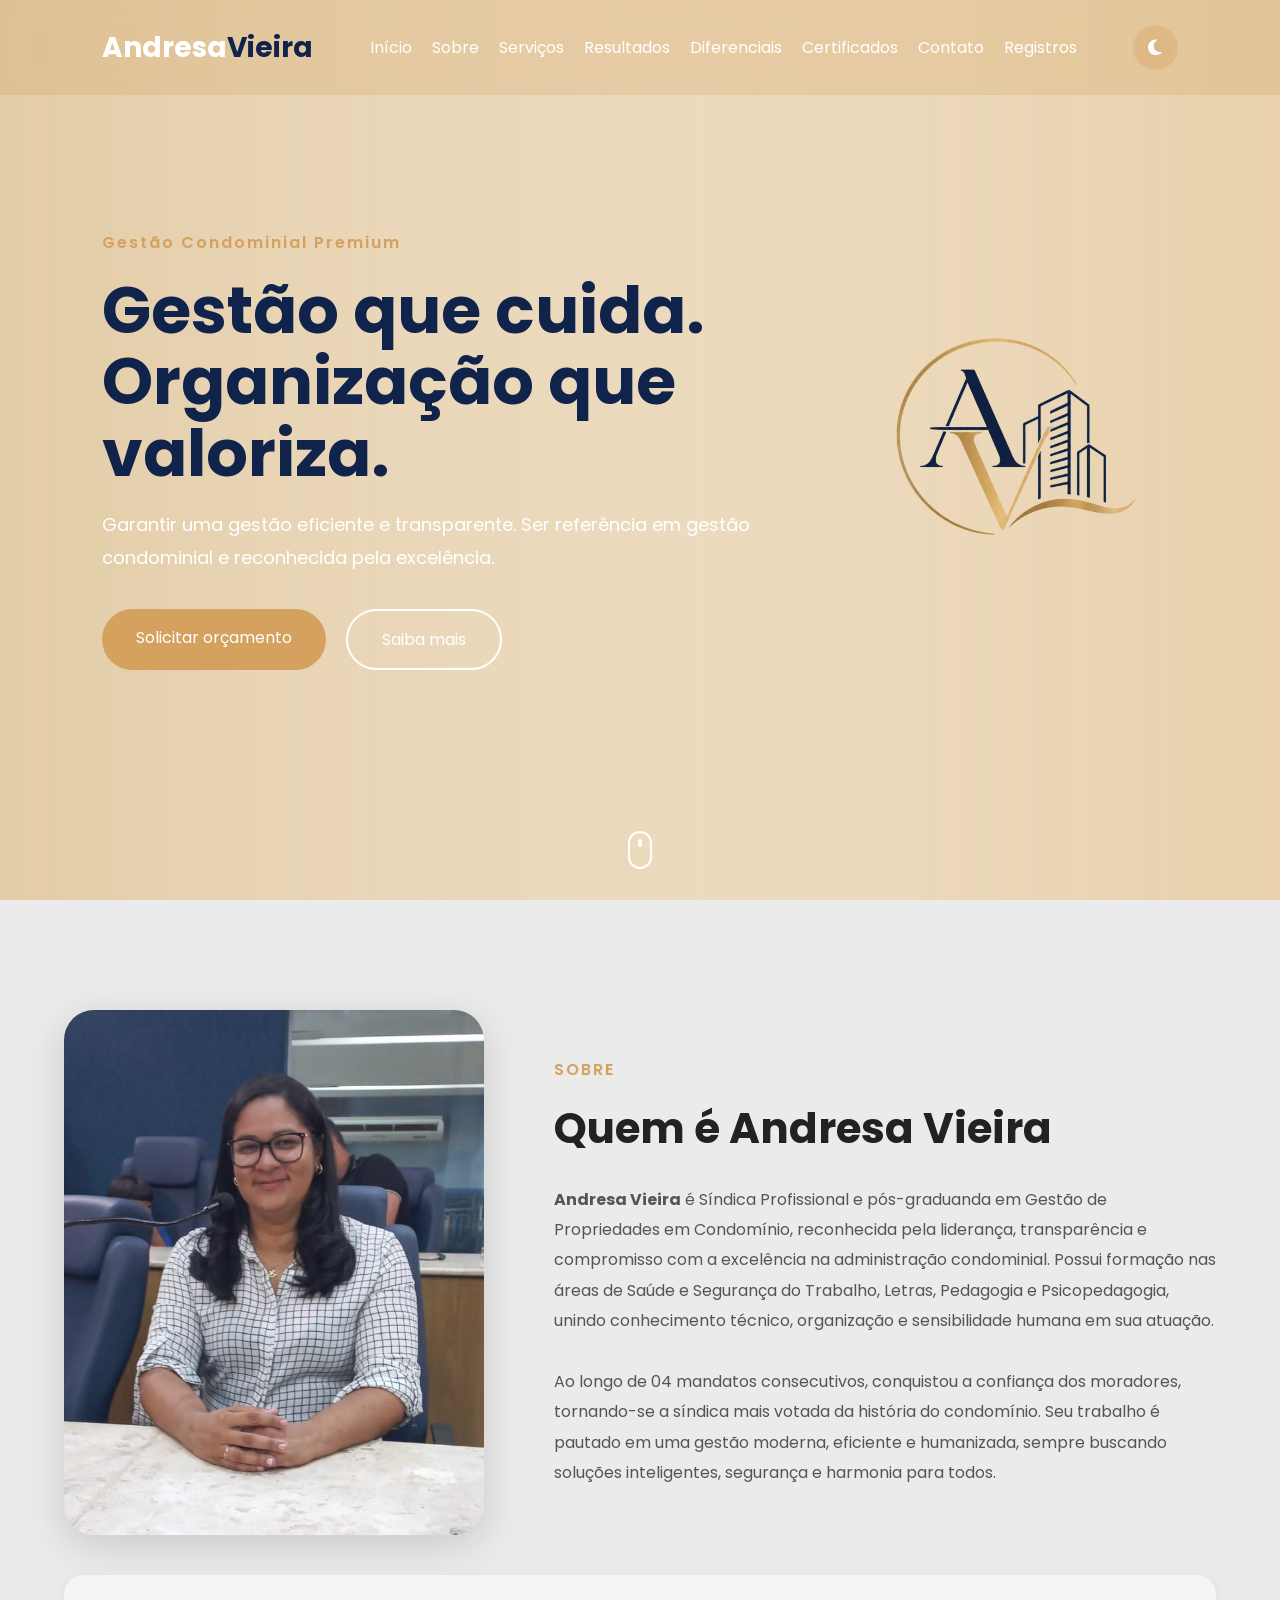
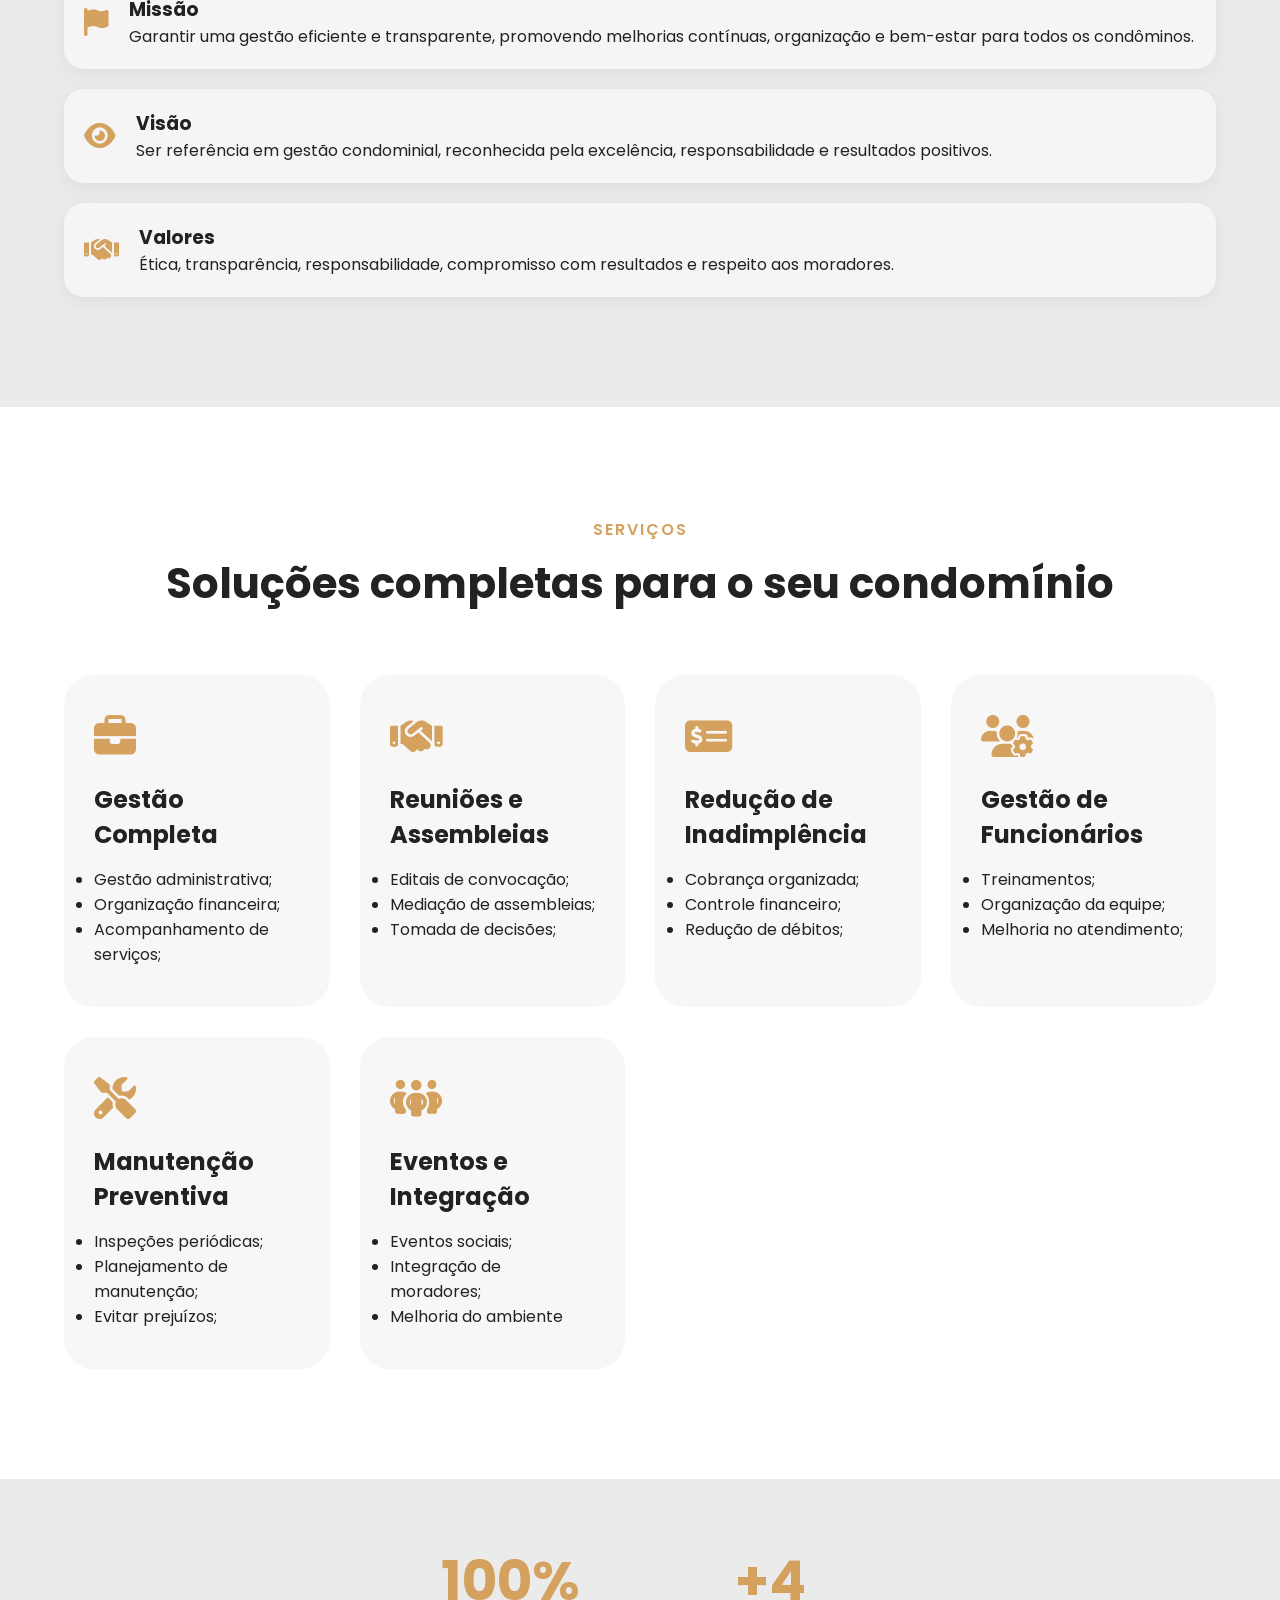
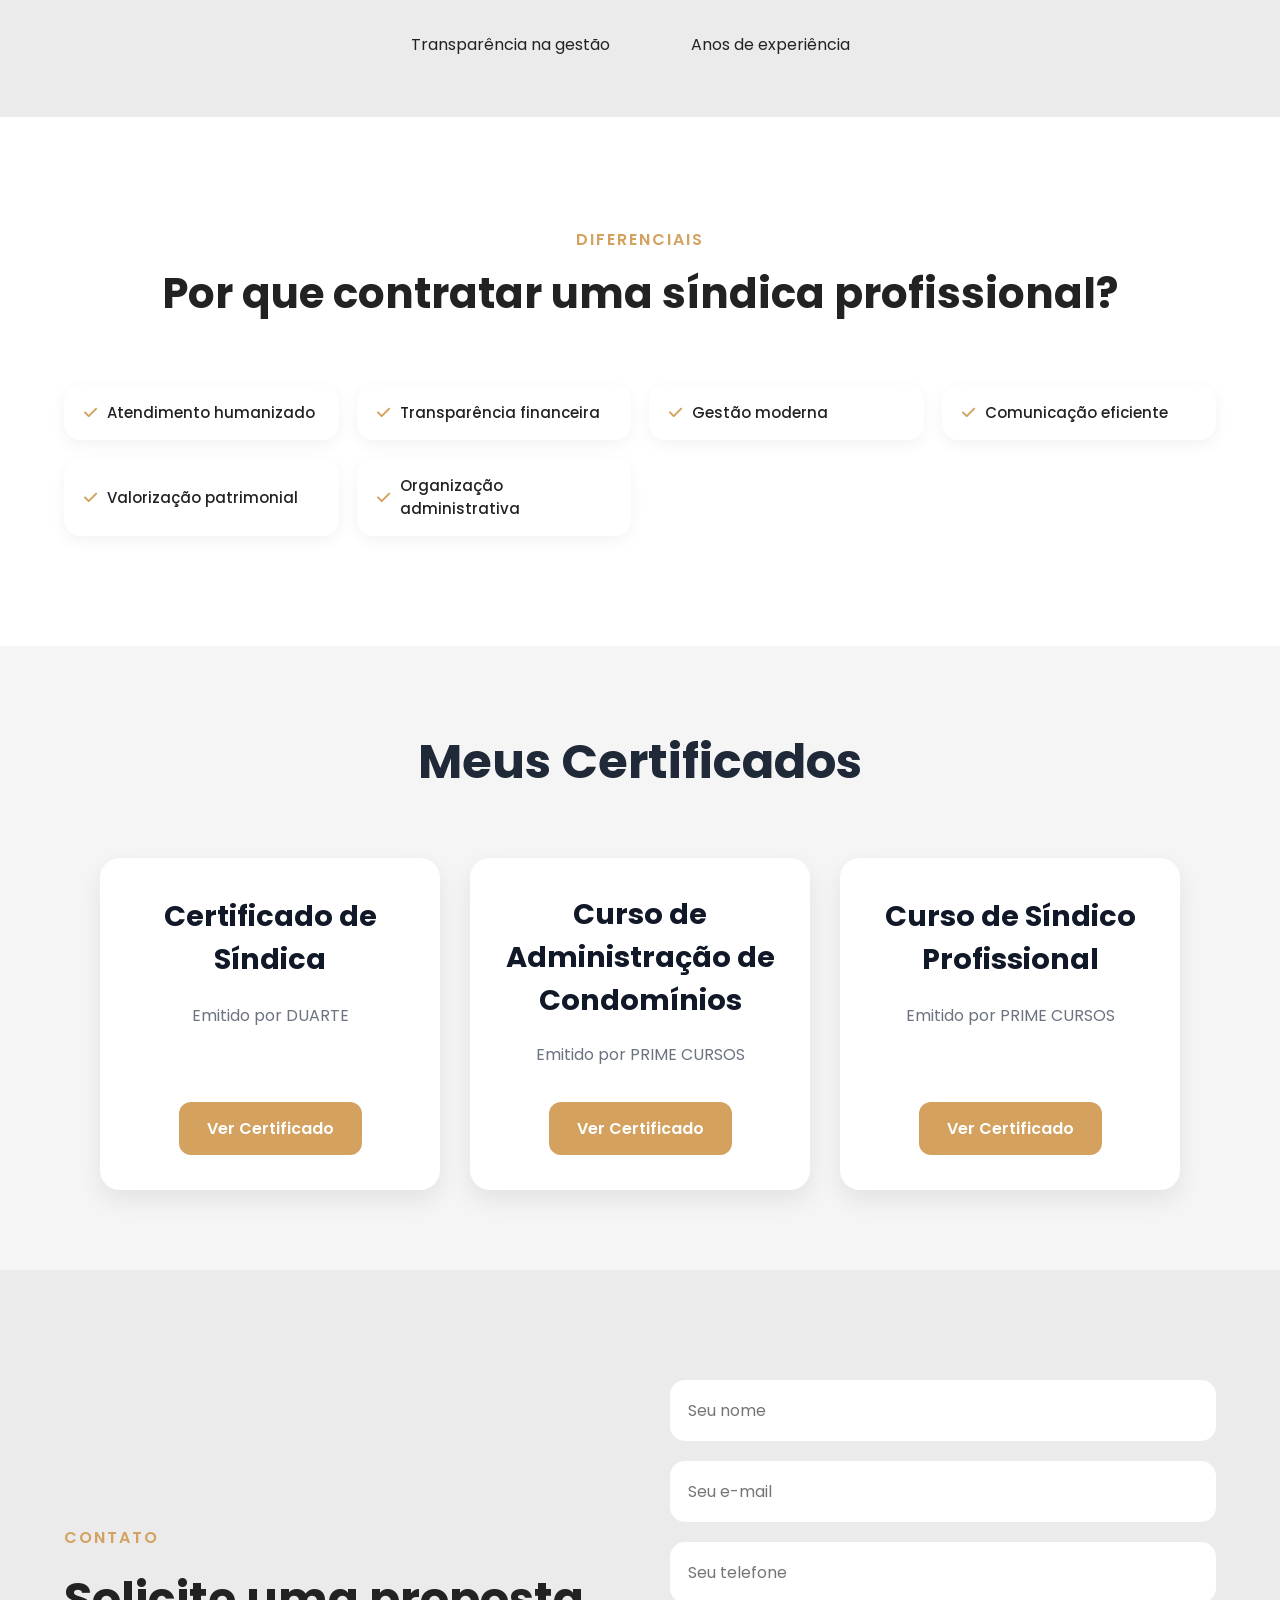
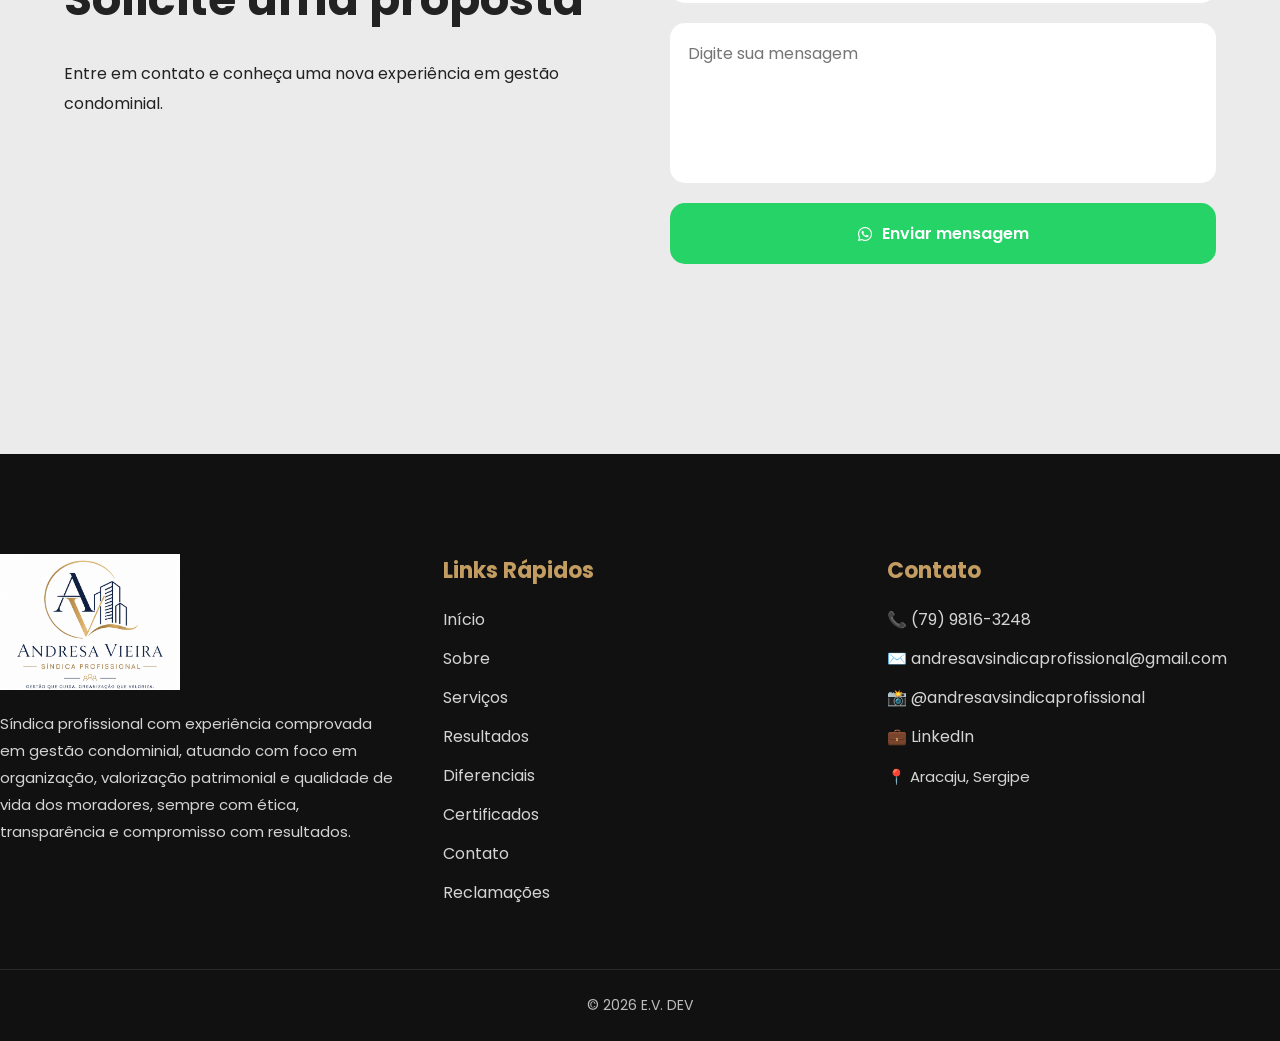
==== commit d2aa3745: "Update index.html" ====
--- a/index.html
+++ b/index.html
@@ -420,6 +420,7 @@
             <li><a href="#servicos">Serviços</a></li>
             <li><a href="#numeros">Resultados</a></li>
             <li><a href="#diferenciais">Diferenciais</a></li>
+            <li><a href="#certificados">Certificados</a></li>
             <li><a href="#contato">Contato</a></li>
             <li><a href="reclamacoes.html">Reclamações</a></li>
           </ul>
